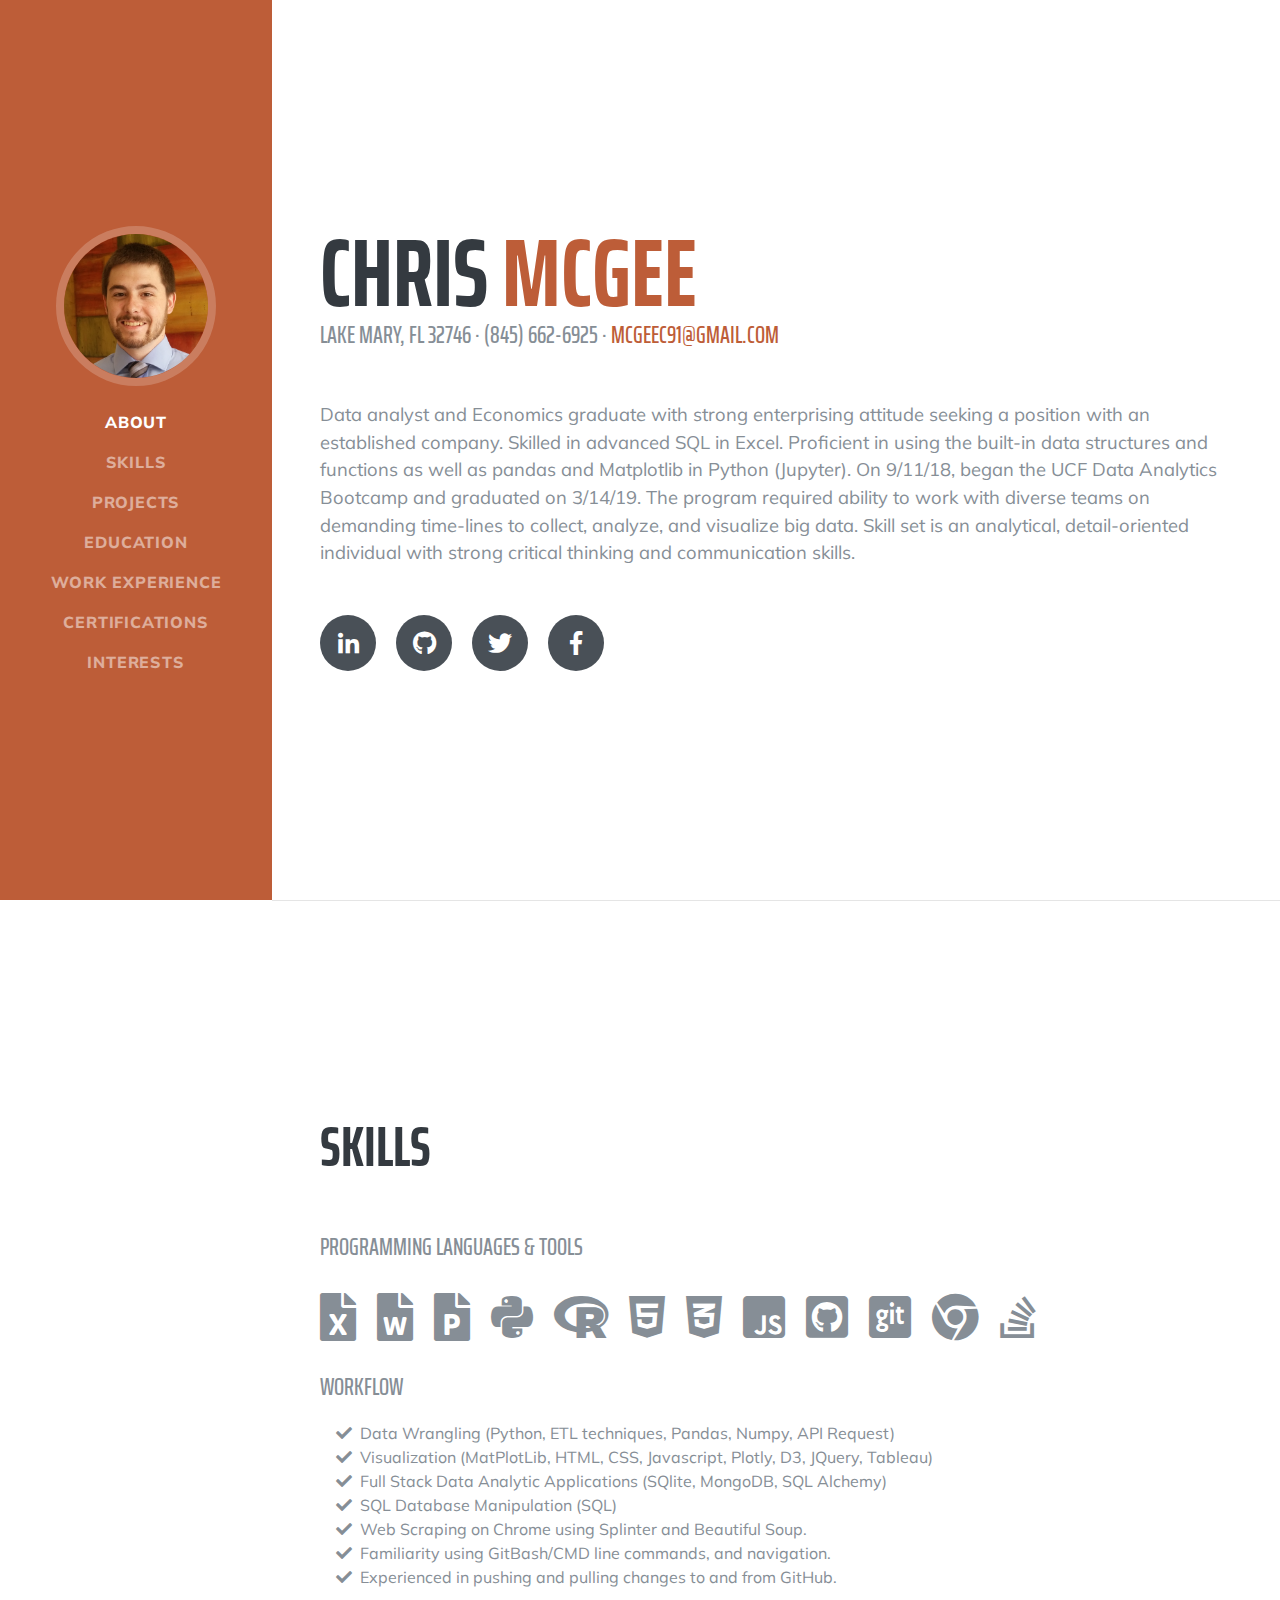
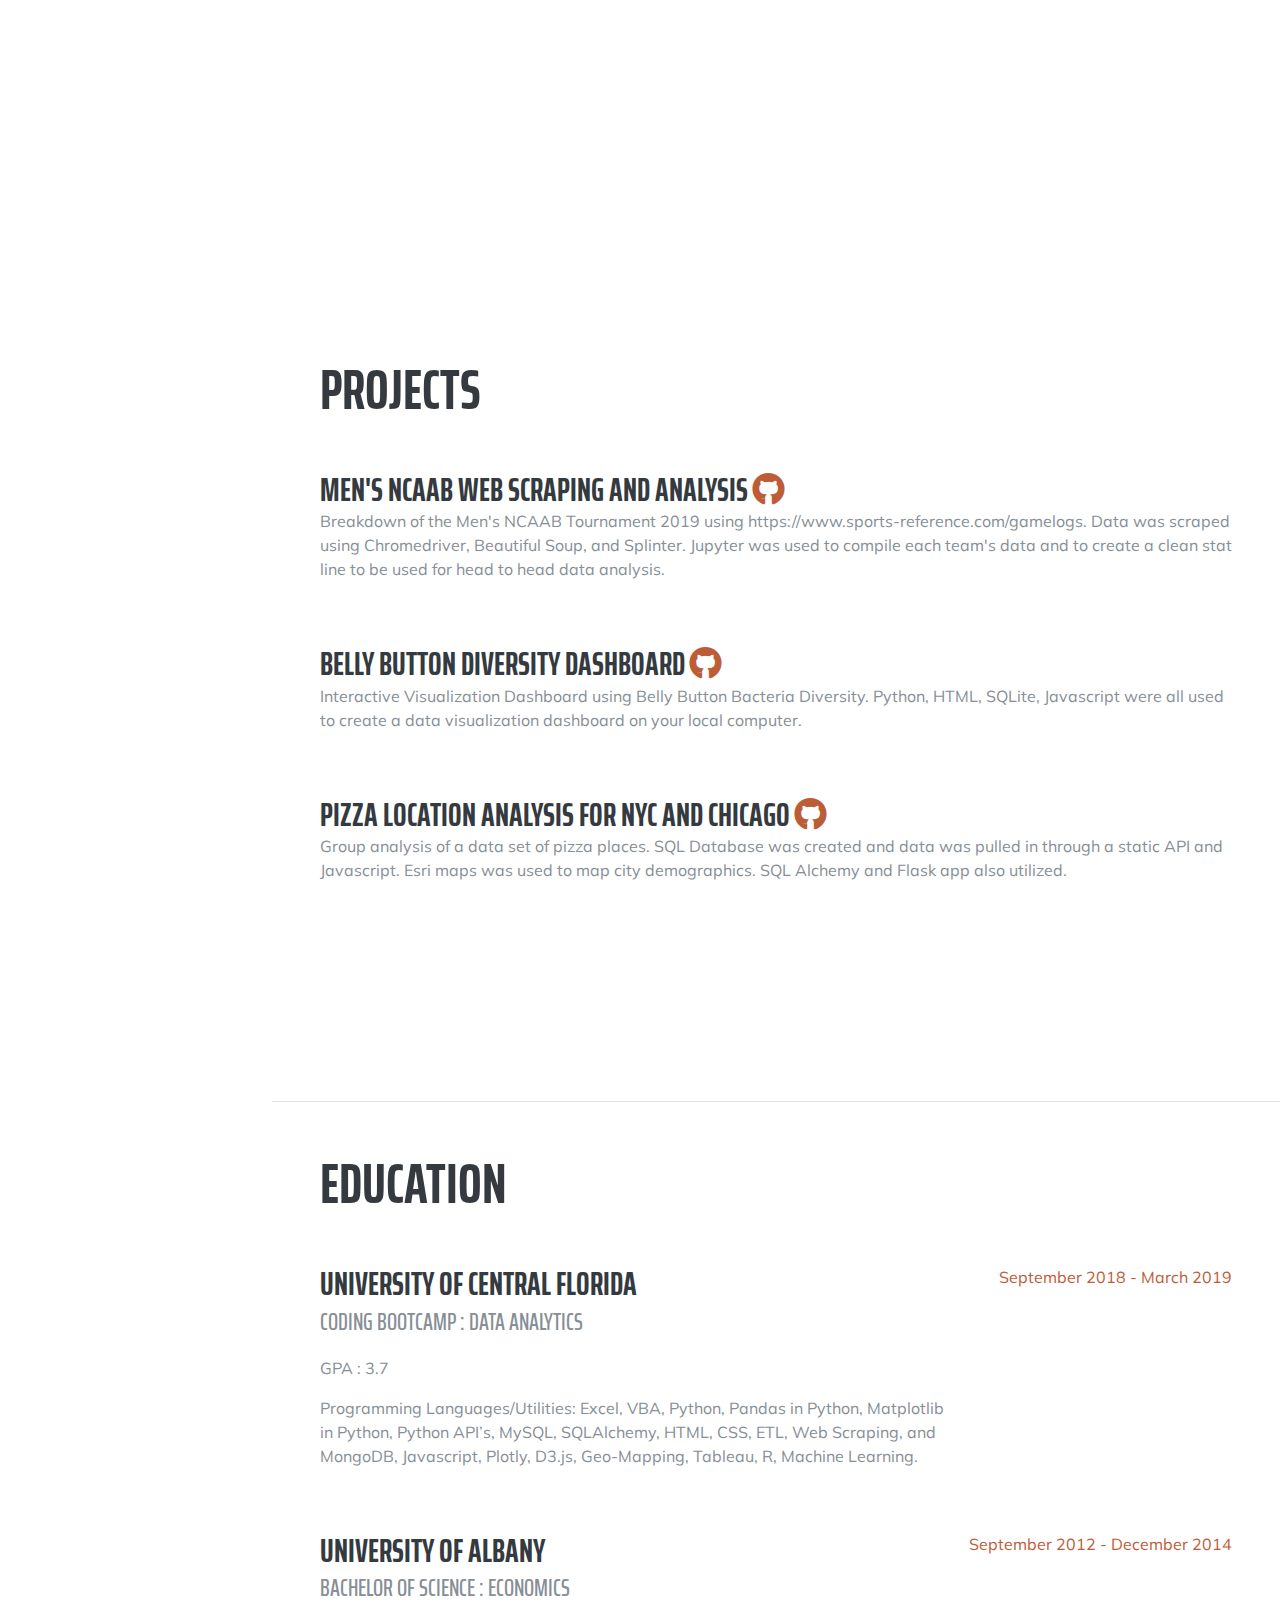
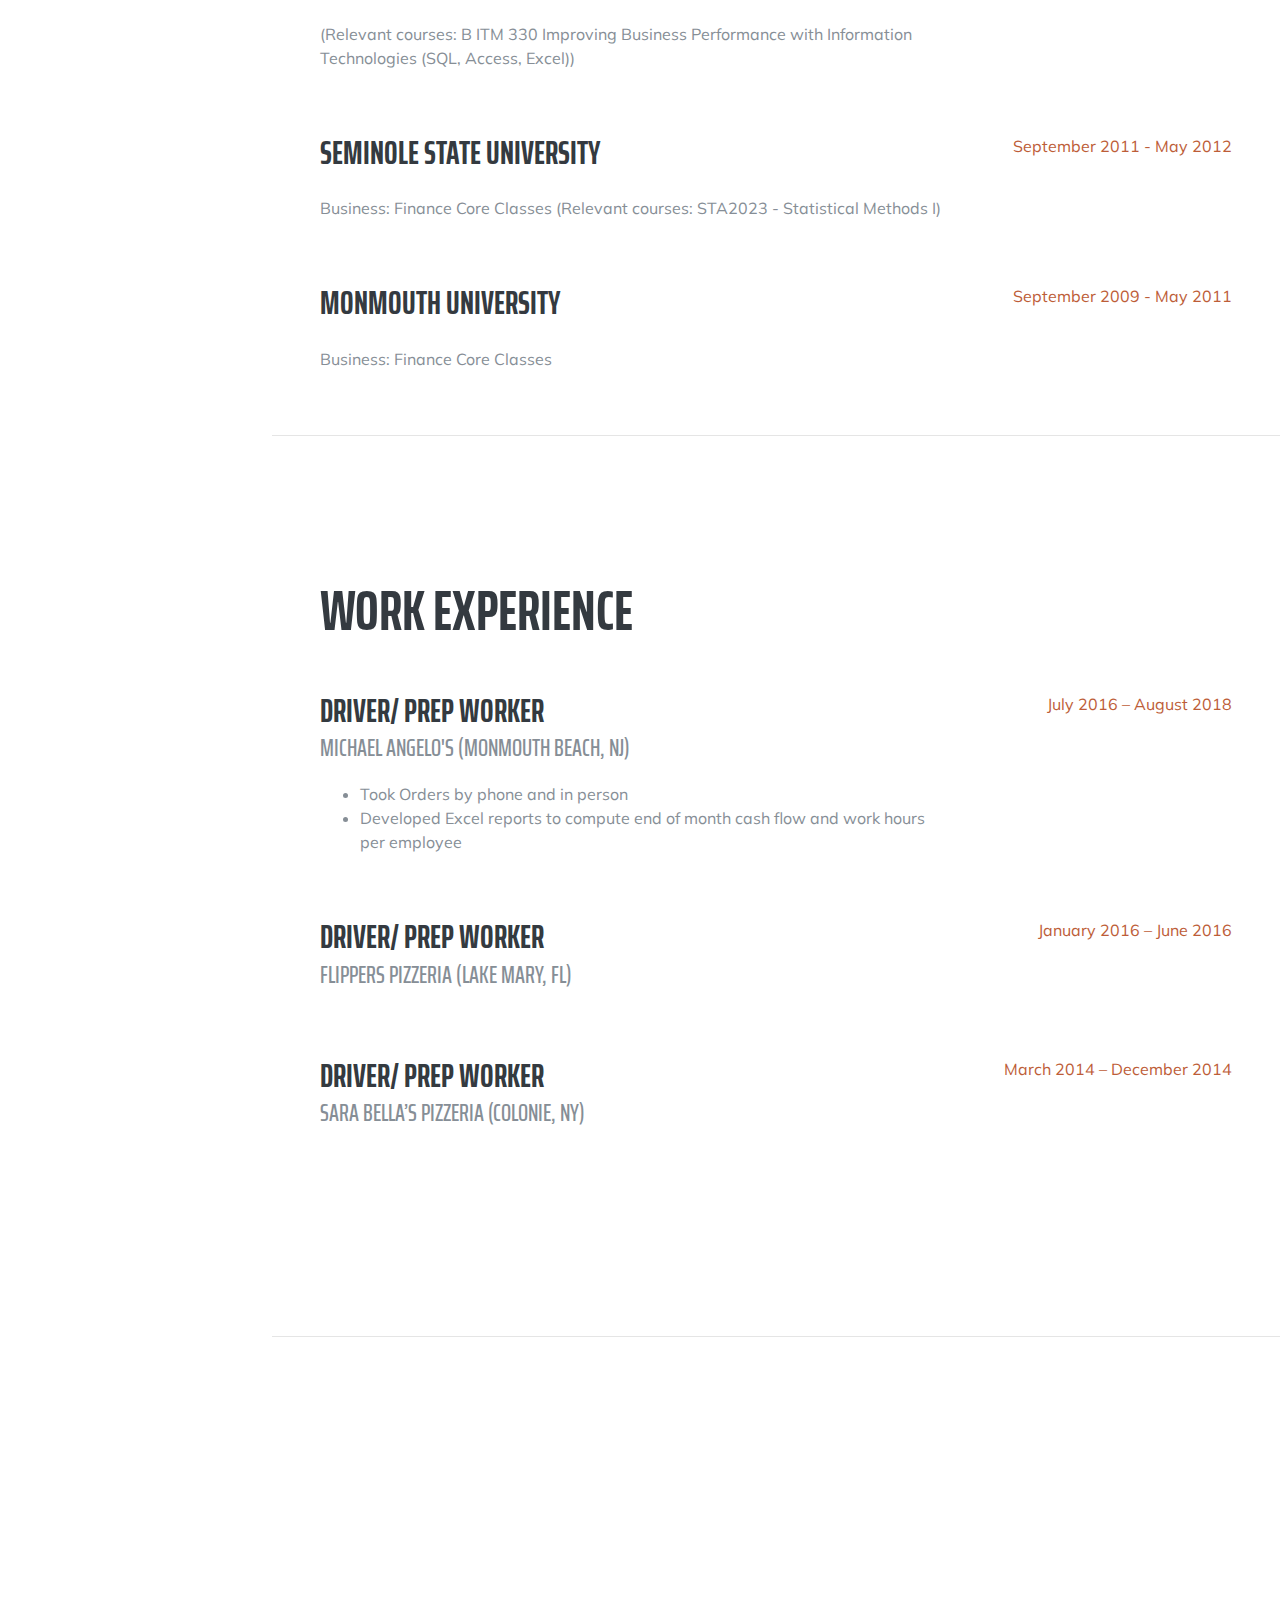
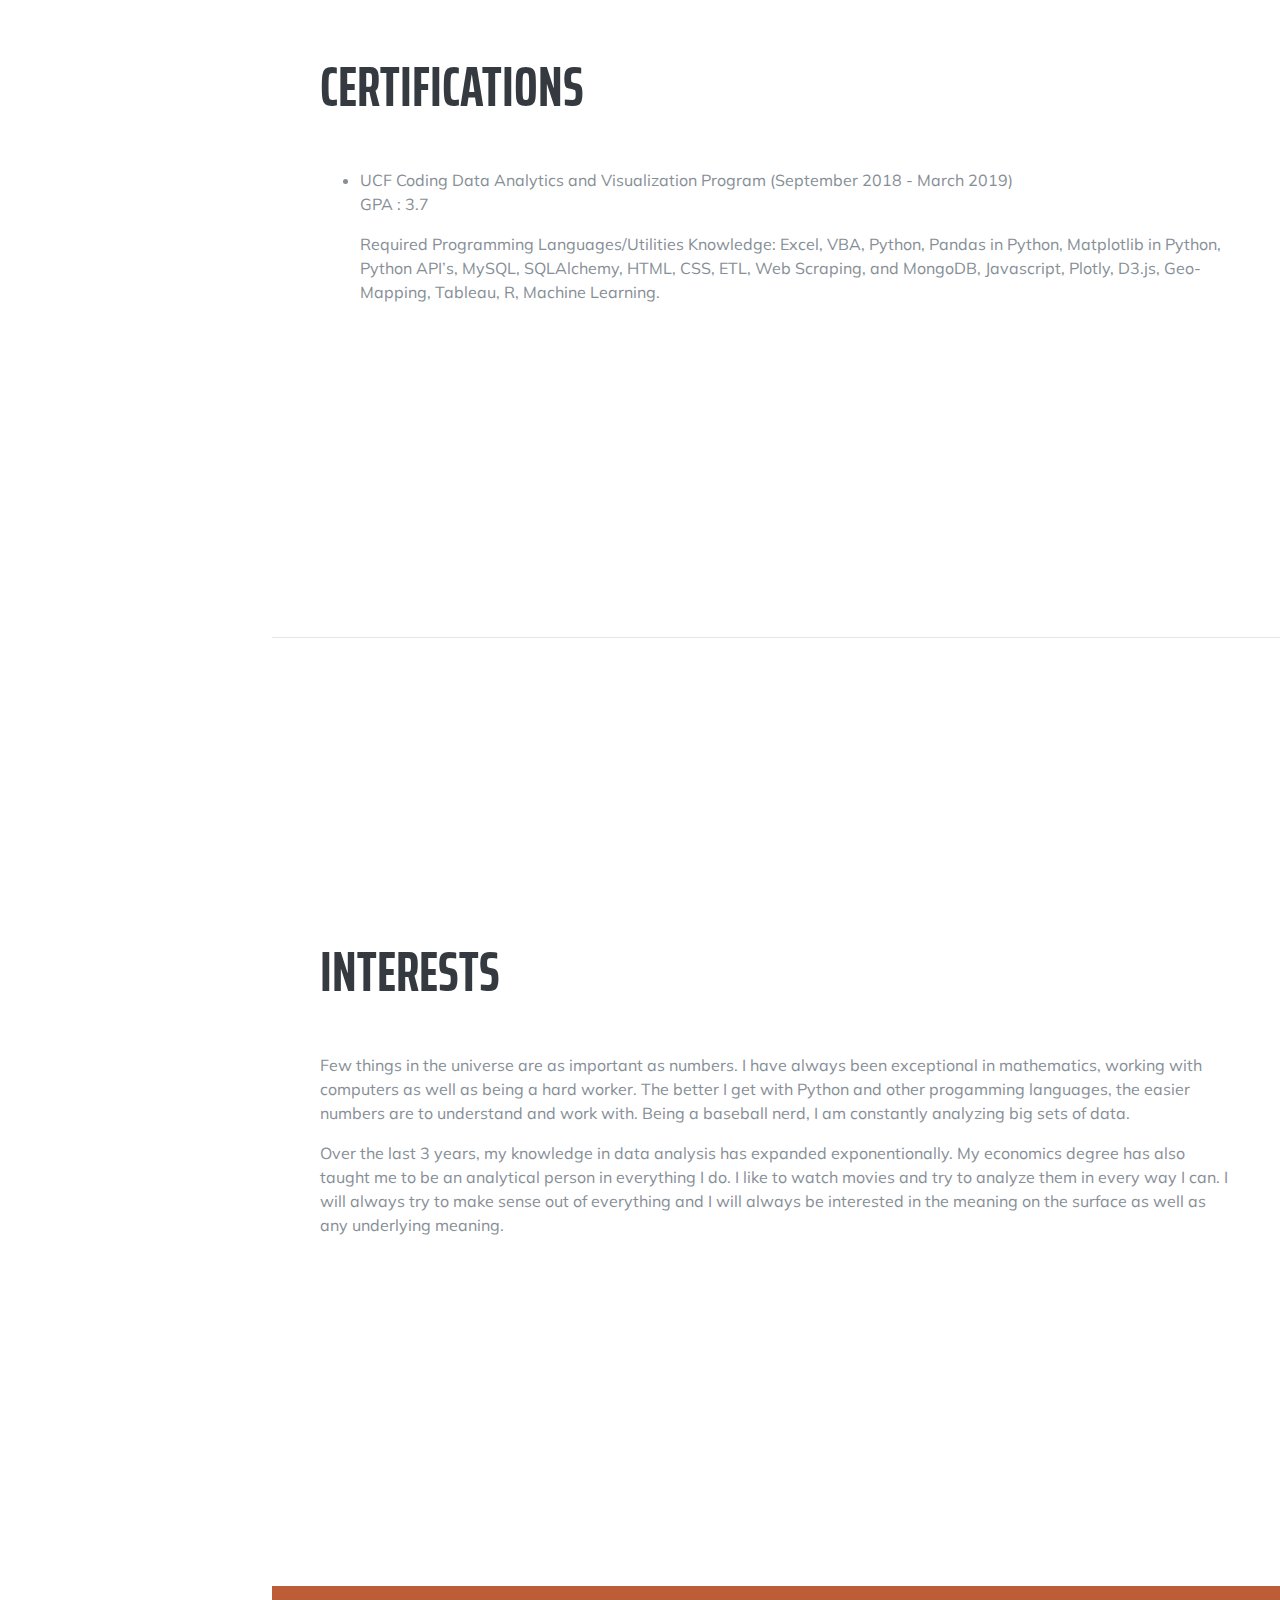
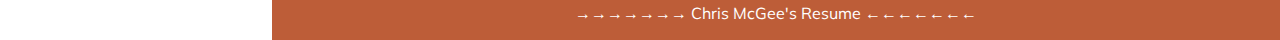
==== resi/index.html @ 443ab14e "update" ====
<!DOCTYPE html>
<html lang="en">

  <head>

    <meta charset="utf-8">
    <meta name="viewport" content="width=device-width, initial-scale=1, shrink-to-fit=no">
    <meta name="description" content="">
    <meta name="author" content="">

    <title>Chris McGee's Resume</title>

    <!-- Bootstrap core CSS -->
    <link href="vendor/bootstrap/css/bootstrap.min.css" rel="stylesheet">

    <!-- Custom fonts for this template -->
    <link href="https://fonts.googleapis.com/css?family=Saira+Extra+Condensed:500,700" rel="stylesheet">
    <link href="https://fonts.googleapis.com/css?family=Muli:400,400i,800,800i" rel="stylesheet">
    <link href="vendor/fontawesome-free/css/all.min.css" rel="stylesheet">

    <!-- Custom styles for this template -->
    <link href="css/resume.min.css" rel="stylesheet">

  </head>

  <body id="page-top">

    <nav class="navbar navbar-expand-lg navbar-dark bg-primary fixed-top" id="sideNav">
      <a class="navbar-brand js-scroll-trigger" href="#page-top">
        <span class="d-block d-lg-none">Chris McGee</span>
        <span class="d-none d-lg-block">
          <img class="img-fluid img-profile rounded-circle mx-auto mb-2" src="img/profile.jpg" alt="my_profile_pic">
        </span>
      </a>
      <button class="navbar-toggler" type="button" data-toggle="collapse" data-target="#navbarSupportedContent" aria-controls="navbarSupportedContent" aria-expanded="false" aria-label="Toggle navigation">
        <span class="navbar-toggler-icon"></span>
      </button>
      <div class="collapse navbar-collapse" id="navbarSupportedContent">
        <ul class="navbar-nav">
          <li class="nav-item">
            <a class="nav-link js-scroll-trigger" href="#about">About</a>
          </li>
          <li class="nav-item">
            <a class="nav-link js-scroll-trigger" href="#skills">Skills</a>
          </li>
          <li class="nav-item">
            <a class="nav-link js-scroll-trigger" href="#projects">Projects</a>
          </li>
          <li class="nav-item">
            <a class="nav-link js-scroll-trigger" href="#education">Education</a>
          </li>
          <li class="nav-item">
            <a class="nav-link js-scroll-trigger" href="#experience">Work Experience</a>
          </li>
          
          <li class="nav-item">
            <a class="nav-link js-scroll-trigger" href="#awards">Certifications</a>
          </li>
          <li class="nav-item">
            <a class="nav-link js-scroll-trigger" href="#interests">Interests</a>
          </li>
        </ul>
      </div>
    </nav>

    <div class="container-fluid p-0">

      <section class="resume-section p-3 p-lg-5 d-flex d-column" id="about">
        <div class="my-auto">
          <h1 class="mb-0">Chris
            <span class="text-primary">McGee</span>
          </h1>
          <div class="subheading mb-5">Lake Mary, FL 32746 · (845) 662-6925 ·
            <a href="mailto:mcgeec91@gmail.com">mcgeec91@gmail.com</a>
          </div>
          <p class="lead mb-5">Data analyst and Economics graduate with strong enterprising attitude seeking a position with an established company. Skilled in advanced SQL in Excel. Proficient in using the built-in data structures and functions as well as pandas and Matplotlib in Python (Jupyter). On 9/11/18, began the UCF Data Analytics Bootcamp and graduated on 3/14/19. The program required ability to work with diverse teams on demanding time-lines to collect, analyze, and visualize big data.  Skill set is an analytical, detail-oriented individual with strong critical thinking and communication skills.   </p>
          <div class="social-icons">
            <a href="https://www.linkedin.com/in/christopher-mcgee-60702b100/">
              <i class="fab fa-linkedin-in"></i>
            </a>
            <a href="https://github.com/mcgeec91">
              <i class="fab fa-github"></i>
            </a>
            <a href="https://twitter.com/thenamesmcgee">
              <i class="fab fa-twitter"></i>
            </a>
            <a href="https://www.facebook.com/mcgeezerr">
              <i class="fab fa-facebook-f"></i>
            </a>
          </div>
        </div>
      </section>

      <hr class="m-0">

      <section class="resume-section p-3 p-lg-5 d-flex flex-column" id="skills">
        <div class="my-auto">
          <h2 class="mb-5">Skills</h2>

          <div class="subheading mb-3">Programming Languages &amp; Tools</div>
          <ul class="list-inline dev-icons">
            <li class="list-inline-item">
              <i class="fas fa-file-excel"></i>
            </li>
            <li class="list-inline-item">
              <i class="fas fa-file-word"></i>
            </li>
            <li class="list-inline-item">
              <i class="fas fa-file-powerpoint"></i>
            </li>
            <li class="list-inline-item">
              <i class="fab fa-python"></i>
            </li>
            <li class="list-inline-item">
              <i class="fab fa-r-project"></i>
            </li>
            <li class="list-inline-item">
              <i class="fab fa-html5"></i>
            </li>
            <li class="list-inline-item">
              <i class="fab fa-css3-alt"></i>
            </li>
            <li class="list-inline-item">
              <i class="fab fa-js-square"></i>
            </li>
            <li class="list-inline-item">
                <i class="fab fa-github-square"></i>
              </li>
            <li class="list-inline-item">
                <i class="fab fa-git-square"></i>
              </li>
              <li class="list-inline-item">
                <i class="fab fa-chrome"></i>
              </li>
              <li class="list-inline-item">
                <i class="fab fa-stack-overflow"></i>
              </li>
          </ul>

          <div class="subheading mb-3">Workflow</div>
          <ul class="fa-ul mb-0">
            <li>
              <i class="fa-li fa fa-check"></i>
              Data Wrangling (Python, ETL techniques, Pandas, Numpy, API Request)</li>
              <li>
                  <i class="fa-li fa fa-check"></i>
                  Visualization (MatPlotLib, HTML, CSS, Javascript, Plotly, D3, JQuery, Tableau)</li>
                  <li>
                      <i class="fa-li fa fa-check"></i>
                      Full Stack Data Analytic Applications (SQlite, MongoDB, SQL Alchemy)</li>
            <li>
              <i class="fa-li fa fa-check"></i>
              SQL Database Manipulation (SQL)</li>
                
                        <li>
                      <i class="fa-li fa fa-check"></i>
              Web Scraping on Chrome using Splinter and Beautiful Soup.</li>
              <li>
                  <i class="fa-li fa fa-check"></i>
                  Familiarity using GitBash/CMD line commands, and navigation.</li>
                <li>
                        <i class="fa-li fa fa-check"></i>
                        Experienced in pushing and pulling changes to and from GitHub.</li>
              
          </ul>
        </div>
      </section>

      <section class="resume-section p-3 p-lg-5 d-flex flex-column" id="projects">
        <div class="my-auto">
          <h2 class="mb-5">Projects</h2>
          <div class="resume-item d-flex flex-column flex-md-row mb-5">
            <div class="resume-content mr-auto">
                <h3 class="mb-0">Men's NCAAB Web Scraping and Analysis<a href="https://github.com/mcgeec91/college-basketball">
                  <i class="fab fa-github"></i>
              </a></h3>
              
              <p>Breakdown of the Men's NCAAB Tournament 2019 using https://www.sports-reference.com/gamelogs. Data was scraped using Chromedriver, Beautiful Soup, and Splinter. Jupyter was used to compile each team's data and to create a clean stat line to be used for head to head data analysis. </p>
            </div>
          </div>

          <div class="resume-item d-flex flex-column flex-md-row mb-5">
              <div class="resume-content mr-auto">
                  <h3 class="mb-0">Belly Button Diversity Dashboard<a href="https://github.com/mcgeec91/15-Interactive-Visualizations-and-Dashboards">
                    <i class="fab fa-github"></i></a></h3>
                
                <p>Interactive Visualization Dashboard using Belly Button Bacteria Diversity. Python, HTML, SQLite, Javascript were all used to create a data visualization dashboard on your local computer. </p>
              </div>
            </div>

            <div class="resume-item d-flex flex-column flex-md-row mb-5">
                <div class="resume-content mr-auto">
                    <h3 class="mb-0">Pizza Location Analysis for NYC and Chicago<a href="https://github.com/mcgeec91/Project-2">
                      <i class="fab fa-github"></i></a></h3>
                  
<p>Group analysis of a data set of pizza places. SQL Database was created and data was pulled in through a static API and Javascript. Esri maps was used to map city demographics. SQL Alchemy and Flask app also utilized.
  </p>               </div>
              </div>

              
        </div>

          
      </section>


      <hr class="m-0">

      <section class="resume-section p-3 p-lg-5 d-flex flex-column" id="education">
        <div class="my-auto">
          <h2 class="mb-5">Education</h2>

          <div class="resume-item d-flex flex-column flex-md-row mb-5">
            <div class="resume-content mr-auto">
              <h3 class="mb-0">University of Central Florida</h3>
              <div class="subheading mb-3">Coding Bootcamp : Data Analytics</div>
              <p>GPA : 3.7</p>
              <p>Programming Languages/Utilities: Excel, VBA, Python, Pandas in Python, Matplotlib in Python, Python API’s, MySQL, SQLAlchemy, HTML, CSS, ETL, Web Scraping, and MongoDB, Javascript, Plotly, D3.js, Geo-Mapping, Tableau, R, Machine Learning.</p>
            </div>
            <div class="resume-date text-md-right">
              <span class="text-primary">September 2018 - March 2019</span>
            </div>
          </div>

          <div class="resume-item d-flex flex-column flex-md-row mb-5">
            <div class="resume-content mr-auto">
              <h3 class="mb-0">University of Albany</h3>
              <div class="subheading mb-3">Bachelor of Science : Economics</div>
              <p>(Relevant courses: B ITM 330 Improving Business Performance with Information Technologies (SQL, Access, Excel))</p>
            </div>
            <div class="resume-date text-md-right">
              <span class="text-primary">September 2012 - December 2014</span>
            </div>
          </div>

          <div class="resume-item d-flex flex-column flex-md-row mb-5">
            <div class="resume-content mr-auto">
              <h3 class="mb-0">Seminole State University</h3>
              <br>
              <p>Business: Finance Core Classes (Relevant courses: STA2023 - Statistical Methods I)</p>
            </div>
            <div class="resume-date text-md-right">
              <span class="text-primary">September 2011 - May 2012</span>
            </div>
          </div>

          <div class="resume-item d-flex flex-column flex-md-row">
            <div class="resume-content mr-auto">
              <h3 class="mb-0">Monmouth University</h3>
              <br>
              <p>Business: Finance Core Classes </p>
            </div>
            <div class="resume-date text-md-right">
              <span class="text-primary">September 2009 - May 2011</span>
            </div>
          </div>

        </div>
      </section>



      <hr class="m-0">

      <section class="resume-section p-3 p-lg-5 d-flex flex-column" id="experience">
        <div class="my-auto">
          <h2 class="mb-5">Work Experience</h2>

          <div class="resume-item d-flex flex-column flex-md-row mb-5">
            <div class="resume-content mr-auto">
              <h3 class="mb-0">Driver/ Prep Worker</h3>
              <div class="subheading mb-3">Michael Angelo's (Monmouth Beach, NJ)</div>
              <ul>
                <li>Took Orders by phone and in person</li>
                  <li>Developed Excel reports to compute end of month cash flow and work hours per employee</li>
              </ul>
            </div>
            <div class="resume-date text-md-right">
              <span class="text-primary">July 2016 – August 2018</span>
            </div>
          </div>

          <div class="resume-item d-flex flex-column flex-md-row mb-5">
            <div class="resume-content mr-auto">
              <h3 class="mb-0">Driver/ Prep Worker</h3>
              <div class="subheading mb-3">Flippers Pizzeria (Lake Mary, FL)</div>
                             
            </div>
            <div class="resume-date text-md-right">
              <span class="text-primary">January 2016 – June 2016</span>
            </div>
          </div>

          <div class="resume-item d-flex flex-column flex-md-row mb-5">
            <div class="resume-content mr-auto">
              <h3 class="mb-0">Driver/ Prep Worker</h3>
              <div class="subheading mb-3">Sara Bella’s Pizzeria (Colonie, NY)</div>
              
            </div>
            <div class="resume-date text-md-right">
              <span class="text-primary">March 2014 – December 2014</span>
            </div>
          </div>

          

      </section>

    

      <hr class="m-0">

      <section class="resume-section p-3 p-lg-5 d-flex flex-column" id="awards">
        <div class="my-auto">
          <h2 class="mb-5">Certifications</h2>
          <ul>
            <li>UCF Coding Data Analytics and Visualization Program (September 2018 - March 2019)</li>
            <p>GPA : 3.7</p>
            <p>Required Programming Languages/Utilities Knowledge: Excel, VBA, Python, Pandas in Python, Matplotlib in Python, Python API’s, MySQL, SQLAlchemy, HTML, CSS, ETL, Web Scraping, and MongoDB, Javascript, Plotly, D3.js, Geo-Mapping, Tableau, R, Machine Learning.</p>

          </ul>
        </div>
      </section>

      <hr class="m-0">

      <section class="resume-section p-3 p-lg-5 d-flex flex-column" id="interests">
        <div class="my-auto">
          <h2 class="mb-5">Interests</h2>
          <p>Few things in the universe are as important as numbers. I have always been exceptional in mathematics, working with computers as well as being a hard worker.  The better I get with Python and other progamming languages, the easier numbers are to understand and work with. Being a baseball nerd, I am constantly analyzing big sets of data. </p>
          <p class="mb-0">Over the last 3 years, my knowledge in data analysis has expanded exponentionally.  My economics degree has also taught me to be an analytical person in everything I do. I like to watch movies and try to analyze them in every way I can. I will always try to make sense out of everything and I will always be interested in the meaning on the surface as well as any underlying meaning.
          </p>
        </div>
      </section>

    </div>

    <!-- Bootstrap core JavaScript -->
    <script src="vendor/jquery/jquery.min.js"></script>
    <script src="vendor/bootstrap/js/bootstrap.bundle.min.js"></script>

    <!-- Plugin JavaScript -->
    <script src="vendor/jquery-easing/jquery.easing.min.js"></script>

    <!-- Custom scripts for this template -->
    <script src="js/resume.min.js"></script>


    <br><br>
    <footer>

      <p1>→→→→→→→ Chris McGee's Resume ←←←←←←←
         </p1>      
    </footer>
  </body>

</html>
---- resi/vendor/fontawesome-free/css/all.min.css ----
/*!
 * Font Awesome Free 5.3.1 by @fontawesome - https://fontawesome.com
 * License - https://fontawesome.com/license/free (Icons: CC BY 4.0, Fonts: SIL OFL 1.1, Code: MIT License)
 */
.fa,.fab,.fal,.far,.fas{-moz-osx-font-smoothing:grayscale;-webkit-font-smoothing:antialiased;display:inline-block;font-style:normal;font-variant:normal;text-rendering:auto;line-height:1}.fa-lg{font-size:1.33333em;line-height:.75em;vertical-align:-.0667em}.fa-xs{font-size:.75em}.fa-sm{font-size:.875em}.fa-1x{font-size:1em}.fa-2x{font-size:2em}.fa-3x{font-size:3em}.fa-4x{font-size:4em}.fa-5x{font-size:5em}.fa-6x{font-size:6em}.fa-7x{font-size:7em}.fa-8x{font-size:8em}.fa-9x{font-size:9em}.fa-10x{font-size:10em}.fa-fw{text-align:center;width:1.25em}.fa-ul{list-style-type:none;margin-left:2.5em;padding-left:0}.fa-ul>li{position:relative}.fa-li{left:-2em;position:absolute;text-align:center;width:2em;line-height:inherit}.fa-border{border:.08em solid #eee;border-radius:.1em;padding:.2em .25em .15em}.fa-pull-left{float:left}.fa-pull-right{float:right}.fa.fa-pull-left,.fab.fa-pull-left,.fal.fa-pull-left,.far.fa-pull-left,.fas.fa-pull-left{margin-right:.3em}.fa.fa-pull-right,.fab.fa-pull-right,.fal.fa-pull-right,.far.fa-pull-right,.fas.fa-pull-right{margin-left:.3em}.fa-spin{animation:fa-spin 2s infinite linear}.fa-pulse{animation:fa-spin 1s infinite steps(8)}@keyframes fa-spin{0%{transform:rotate(0deg)}to{transform:rotate(1turn)}}.fa-rotate-90{-ms-filter:"progid:DXImageTransform.Microsoft.BasicImage(rotation=1)";transform:rotate(90deg)}.fa-rotate-180{-ms-filter:"progid:DXImageTransform.Microsoft.BasicImage(rotation=2)";transform:rotate(180deg)}.fa-rotate-270{-ms-filter:"progid:DXImageTransform.Microsoft.BasicImage(rotation=3)";transform:rotate(270deg)}.fa-flip-horizontal{-ms-filter:"progid:DXImageTransform.Microsoft.BasicImage(rotation=0, mirror=1)";transform:scaleX(-1)}.fa-flip-vertical{transform:scaleY(-1)}.fa-flip-horizontal.fa-flip-vertical,.fa-flip-vertical{-ms-filter:"progid:DXImageTransform.Microsoft.BasicImage(rotation=2, mirror=1)"}.fa-flip-horizontal.fa-flip-vertical{transform:scale(-1)}:root .fa-flip-horizontal,:root .fa-flip-vertical,:root .fa-rotate-90,:root .fa-rotate-180,:root .fa-rotate-270{-webkit-filter:none;filter:none}.fa-stack{display:inline-block;height:2em;line-height:2em;position:relative;vertical-align:middle;width:2em}.fa-stack-1x,.fa-stack-2x{left:0;position:absolute;text-align:center;width:100%}.fa-stack-1x{line-height:inherit}.fa-stack-2x{font-size:2em}.fa-inverse{color:#fff}.fa-500px:before{content:"\f26e"}.fa-accessible-icon:before{content:"\f368"}.fa-accusoft:before{content:"\f369"}.fa-ad:before{content:"\f641"}.fa-address-book:before{content:"\f2b9"}.fa-address-card:before{content:"\f2bb"}.fa-adjust:before{content:"\f042"}.fa-adn:before{content:"\f170"}.fa-adversal:before{content:"\f36a"}.fa-affiliatetheme:before{content:"\f36b"}.fa-air-freshener:before{content:"\f5d0"}.fa-algolia:before{content:"\f36c"}.fa-align-center:before{content:"\f037"}.fa-align-justify:before{content:"\f039"}.fa-align-left:before{content:"\f036"}.fa-align-right:before{content:"\f038"}.fa-alipay:before{content:"\f642"}.fa-allergies:before{content:"\f461"}.fa-amazon:before{content:"\f270"}.fa-amazon-pay:before{content:"\f42c"}.fa-ambulance:before{content:"\f0f9"}.fa-american-sign-language-interpreting:before{content:"\f2a3"}.fa-amilia:before{content:"\f36d"}.fa-anchor:before{content:"\f13d"}.fa-android:before{content:"\f17b"}.fa-angellist:before{content:"\f209"}.fa-angle-double-down:before{content:"\f103"}.fa-angle-double-left:before{content:"\f100"}.fa-angle-double-right:before{content:"\f101"}.fa-angle-double-up:before{content:"\f102"}.fa-angle-down:before{content:"\f107"}.fa-angle-left:before{content:"\f104"}.fa-angle-right:before{content:"\f105"}.fa-angle-up:before{content:"\f106"}.fa-angry:before{content:"\f556"}.fa-angrycreative:before{content:"\f36e"}.fa-angular:before{content:"\f420"}.fa-ankh:before{content:"\f644"}.fa-app-store:before{content:"\f36f"}.fa-app-store-ios:before{content:"\f370"}.fa-apper:before{content:"\f371"}.fa-apple:before{content:"\f179"}.fa-apple-alt:before{content:"\f5d1"}.fa-apple-pay:before{content:"\f415"}.fa-archive:before{content:"\f187"}.fa-archway:before{content:"\f557"}.fa-arrow-alt-circle-down:before{content:"\f358"}.fa-arrow-alt-circle-left:before{content:"\f359"}.fa-arrow-alt-circle-right:before{content:"\f35a"}.fa-arrow-alt-circle-up:before{content:"\f35b"}.fa-arrow-circle-down:before{content:"\f0ab"}.fa-arrow-circle-left:before{content:"\f0a8"}.fa-arrow-circle-right:before{content:"\f0a9"}.fa-arrow-circle-up:before{content:"\f0aa"}.fa-arrow-down:before{content:"\f063"}.fa-arrow-left:before{content:"\f060"}.fa-arrow-right:before{content:"\f061"}.fa-arrow-up:before{content:"\f062"}.fa-arrows-alt:before{content:"\f0b2"}.fa-arrows-alt-h:before{content:"\f337"}.fa-arrows-alt-v:before{content:"\f338"}.fa-assistive-listening-systems:before{content:"\f2a2"}.fa-asterisk:before{content:"\f069"}.fa-asymmetrik:before{content:"\f372"}.fa-at:before{content:"\f1fa"}.fa-atlas:before{content:"\f558"}.fa-atom:before{content:"\f5d2"}.fa-audible:before{content:"\f373"}.fa-audio-description:before{content:"\f29e"}.fa-autoprefixer:before{content:"\f41c"}.fa-avianex:before{content:"\f374"}.fa-aviato:before{content:"\f421"}.fa-award:before{content:"\f559"}.fa-aws:before{content:"\f375"}.fa-backspace:before{content:"\f55a"}.fa-backward:before{content:"\f04a"}.fa-balance-scale:before{content:"\f24e"}.fa-ban:before{content:"\f05e"}.fa-band-aid:before{content:"\f462"}.fa-bandcamp:before{content:"\f2d5"}.fa-barcode:before{content:"\f02a"}.fa-bars:before{content:"\f0c9"}.fa-baseball-ball:before{content:"\f433"}.fa-basketball-ball:before{content:"\f434"}.fa-bath:before{content:"\f2cd"}.fa-battery-empty:before{content:"\f244"}.fa-battery-full:before{content:"\f240"}.fa-battery-half:before{content:"\f242"}.fa-battery-quarter:before{content:"\f243"}.fa-battery-three-quarters:before{content:"\f241"}.fa-bed:before{content:"\f236"}.fa-beer:before{content:"\f0fc"}.fa-behance:before{content:"\f1b4"}.fa-behance-square:before{content:"\f1b5"}.fa-bell:before{content:"\f0f3"}.fa-bell-slash:before{content:"\f1f6"}.fa-bezier-curve:before{content:"\f55b"}.fa-bible:before{content:"\f647"}.fa-bicycle:before{content:"\f206"}.fa-bimobject:before{content:"\f378"}.fa-binoculars:before{content:"\f1e5"}.fa-birthday-cake:before{content:"\f1fd"}.fa-bitbucket:before{content:"\f171"}.fa-bitcoin:before{content:"\f379"}.fa-bity:before{content:"\f37a"}.fa-black-tie:before{content:"\f27e"}.fa-blackberry:before{content:"\f37b"}.fa-blender:before{content:"\f517"}.fa-blind:before{content:"\f29d"}.fa-blogger:before{content:"\f37c"}.fa-blogger-b:before{content:"\f37d"}.fa-bluetooth:before{content:"\f293"}.fa-bluetooth-b:before{content:"\f294"}.fa-bold:before{content:"\f032"}.fa-bolt:before{content:"\f0e7"}.fa-bomb:before{content:"\f1e2"}.fa-bone:before{content:"\f5d7"}.fa-bong:before{content:"\f55c"}.fa-book:before{content:"\f02d"}.fa-book-open:before{content:"\f518"}.fa-book-reader:before{content:"\f5da"}.fa-bookmark:before{content:"\f02e"}.fa-bowling-ball:before{content:"\f436"}.fa-box:before{content:"\f466"}.fa-box-open:before{content:"\f49e"}.fa-boxes:before{content:"\f468"}.fa-braille:before{content:"\f2a1"}.fa-brain:before{content:"\f5dc"}.fa-briefcase:before{content:"\f0b1"}.fa-briefcase-medical:before{content:"\f469"}.fa-broadcast-tower:before{content:"\f519"}.fa-broom:before{content:"\f51a"}.fa-brush:before{content:"\f55d"}.fa-btc:before{content:"\f15a"}.fa-bug:before{content:"\f188"}.fa-building:before{content:"\f1ad"}.fa-bullhorn:before{content:"\f0a1"}.fa-bullseye:before{content:"\f140"}.fa-burn:before{content:"\f46a"}.fa-buromobelexperte:before{content:"\f37f"}.fa-bus:before{content:"\f207"}.fa-bus-alt:before{content:"\f55e"}.fa-business-time:before{content:"\f64a"}.fa-buysellads:before{content:"\f20d"}.fa-calculator:before{content:"\f1ec"}.fa-calendar:before{content:"\f133"}.fa-calendar-alt:before{content:"\f073"}.fa-calendar-check:before{content:"\f274"}.fa-calendar-minus:before{content:"\f272"}.fa-calendar-plus:before{content:"\f271"}.fa-calendar-times:before{content:"\f273"}.fa-camera:before{content:"\f030"}.fa-camera-retro:before{content:"\f083"}.fa-cannabis:before{content:"\f55f"}.fa-capsules:before{content:"\f46b"}.fa-car:before{content:"\f1b9"}.fa-car-alt:before{content:"\f5de"}.fa-car-battery:before{content:"\f5df"}.fa-car-crash:before{content:"\f5e1"}.fa-car-side:before{content:"\f5e4"}.fa-caret-down:before{content:"\f0d7"}.fa-caret-left:before{content:"\f0d9"}.fa-caret-right:before{content:"\f0da"}.fa-caret-square-down:before{content:"\f150"}.fa-caret-square-left:before{content:"\f191"}.fa-caret-square-right:before{content:"\f152"}.fa-caret-square-up:before{content:"\f151"}.fa-caret-up:before{content:"\f0d8"}.fa-cart-arrow-down:before{content:"\f218"}.fa-cart-plus:before{content:"\f217"}.fa-cc-amazon-pay:before{content:"\f42d"}.fa-cc-amex:before{content:"\f1f3"}.fa-cc-apple-pay:before{content:"\f416"}.fa-cc-diners-club:before{content:"\f24c"}.fa-cc-discover:before{content:"\f1f2"}.fa-cc-jcb:before{content:"\f24b"}.fa-cc-mastercard:before{content:"\f1f1"}.fa-cc-paypal:before{content:"\f1f4"}.fa-cc-stripe:before{content:"\f1f5"}.fa-cc-visa:before{content:"\f1f0"}.fa-centercode:before{content:"\f380"}.fa-certificate:before{content:"\f0a3"}.fa-chalkboard:before{content:"\f51b"}.fa-chalkboard-teacher:before{content:"\f51c"}.fa-charging-station:before{content:"\f5e7"}.fa-chart-area:before{content:"\f1fe"}.fa-chart-bar:before{content:"\f080"}.fa-chart-line:before{content:"\f201"}.fa-chart-pie:before{content:"\f200"}.fa-check:before{content:"\f00c"}.fa-check-circle:before{content:"\f058"}.fa-check-double:before{content:"\f560"}.fa-check-square:before{content:"\f14a"}.fa-chess:before{content:"\f439"}.fa-chess-bishop:before{content:"\f43a"}.fa-chess-board:before{content:"\f43c"}.fa-chess-king:before{content:"\f43f"}.fa-chess-knight:before{content:"\f441"}.fa-chess-pawn:before{content:"\f443"}.fa-chess-queen:before{content:"\f445"}.fa-chess-rook:before{content:"\f447"}.fa-chevron-circle-down:before{content:"\f13a"}.fa-chevron-circle-left:before{content:"\f137"}.fa-chevron-circle-right:before{content:"\f138"}.fa-chevron-circle-up:before{content:"\f139"}.fa-chevron-down:before{content:"\f078"}.fa-chevron-left:before{content:"\f053"}.fa-chevron-right:before{content:"\f054"}.fa-chevron-up:before{content:"\f077"}.fa-child:before{content:"\f1ae"}.fa-chrome:before{content:"\f268"}.fa-church:before{content:"\f51d"}.fa-circle:before{content:"\f111"}.fa-circle-notch:before{content:"\f1ce"}.fa-city:before{content:"\f64f"}.fa-clipboard:before{content:"\f328"}.fa-clipboard-check:before{content:"\f46c"}.fa-clipboard-list:before{content:"\f46d"}.fa-clock:before{content:"\f017"}.fa-clone:before{content:"\f24d"}.fa-closed-captioning:before{content:"\f20a"}.fa-cloud:before{content:"\f0c2"}.fa-cloud-download-alt:before{content:"\f381"}.fa-cloud-upload-alt:before{content:"\f382"}.fa-cloudscale:before{content:"\f383"}.fa-cloudsmith:before{content:"\f384"}.fa-cloudversify:before{content:"\f385"}.fa-cocktail:before{content:"\f561"}.fa-code:before{content:"\f121"}.fa-code-branch:before{content:"\f126"}.fa-codepen:before{content:"\f1cb"}.fa-codiepie:before{content:"\f284"}.fa-coffee:before{content:"\f0f4"}.fa-cog:before{content:"\f013"}.fa-cogs:before{content:"\f085"}.fa-coins:before{content:"\f51e"}.fa-columns:before{content:"\f0db"}.fa-comment:before{content:"\f075"}.fa-comment-alt:before{content:"\f27a"}.fa-comment-dollar:before{content:"\f651"}.fa-comment-dots:before{content:"\f4ad"}.fa-comment-slash:before{content:"\f4b3"}.fa-comments:before{content:"\f086"}.fa-comments-dollar:before{content:"\f653"}.fa-compact-disc:before{content:"\f51f"}.fa-compass:before{content:"\f14e"}.fa-compress:before{content:"\f066"}.fa-concierge-bell:before{content:"\f562"}.fa-connectdevelop:before{content:"\f20e"}.fa-contao:before{content:"\f26d"}.fa-cookie:before{content:"\f563"}.fa-cookie-bite:before{content:"\f564"}.fa-copy:before{content:"\f0c5"}.fa-copyright:before{content:"\f1f9"}.fa-couch:before{content:"\f4b8"}.fa-cpanel:before{content:"\f388"}.fa-creative-commons:before{content:"\f25e"}.fa-creative-commons-by:before{content:"\f4e7"}.fa-creative-commons-nc:before{content:"\f4e8"}.fa-creative-commons-nc-eu:before{content:"\f4e9"}.fa-creative-commons-nc-jp:before{content:"\f4ea"}.fa-creative-commons-nd:before{content:"\f4eb"}.fa-creative-commons-pd:before{content:"\f4ec"}.fa-creative-commons-pd-alt:before{content:"\f4ed"}.fa-creative-commons-remix:before{content:"\f4ee"}.fa-creative-commons-sa:before{content:"\f4ef"}.fa-creative-commons-sampling:before{content:"\f4f0"}.fa-creative-commons-sampling-plus:before{content:"\f4f1"}.fa-creative-commons-share:before{content:"\f4f2"}.fa-credit-card:before{content:"\f09d"}.fa-crop:before{content:"\f125"}.fa-crop-alt:before{content:"\f565"}.fa-cross:before{content:"\f654"}.fa-crosshairs:before{content:"\f05b"}.fa-crow:before{content:"\f520"}.fa-crown:before{content:"\f521"}.fa-css3:before{content:"\f13c"}.fa-css3-alt:before{content:"\f38b"}.fa-cube:before{content:"\f1b2"}.fa-cubes:before{content:"\f1b3"}.fa-cut:before{content:"\f0c4"}.fa-cuttlefish:before{content:"\f38c"}.fa-d-and-d:before{content:"\f38d"}.fa-dashcube:before{content:"\f210"}.fa-database:before{content:"\f1c0"}.fa-deaf:before{content:"\f2a4"}.fa-delicious:before{content:"\f1a5"}.fa-deploydog:before{content:"\f38e"}.fa-deskpro:before{content:"\f38f"}.fa-desktop:before{content:"\f108"}.fa-deviantart:before{content:"\f1bd"}.fa-dharmachakra:before{content:"\f655"}.fa-diagnoses:before{content:"\f470"}.fa-dice:before{content:"\f522"}.fa-dice-five:before{content:"\f523"}.fa-dice-four:before{content:"\f524"}.fa-dice-one:before{content:"\f525"}.fa-dice-six:before{content:"\f526"}.fa-dice-three:before{content:"\f527"}.fa-dice-two:before{content:"\f528"}.fa-digg:before{content:"\f1a6"}.fa-digital-ocean:before{content:"\f391"}.fa-digital-tachograph:before{content:"\f566"}.fa-directions:before{content:"\f5eb"}.fa-discord:before{content:"\f392"}.fa-discourse:before{content:"\f393"}.fa-divide:before{content:"\f529"}.fa-dizzy:before{content:"\f567"}.fa-dna:before{content:"\f471"}.fa-dochub:before{content:"\f394"}.fa-docker:before{content:"\f395"}.fa-dollar-sign:before{content:"\f155"}.fa-dolly:before{content:"\f472"}.fa-dolly-flatbed:before{content:"\f474"}.fa-donate:before{content:"\f4b9"}.fa-door-closed:before{content:"\f52a"}.fa-door-open:before{content:"\f52b"}.fa-dot-circle:before{content:"\f192"}.fa-dove:before{content:"\f4ba"}.fa-download:before{content:"\f019"}.fa-draft2digital:before{content:"\f396"}.fa-drafting-compass:before{content:"\f568"}.fa-draw-polygon:before{content:"\f5ee"}.fa-dribbble:before{content:"\f17d"}.fa-dribbble-square:before{content:"\f397"}.fa-dropbox:before{content:"\f16b"}.fa-drum:before{content:"\f569"}.fa-drum-steelpan:before{content:"\f56a"}.fa-drupal:before{content:"\f1a9"}.fa-dumbbell:before{content:"\f44b"}.fa-dyalog:before{content:"\f399"}.fa-earlybirds:before{content:"\f39a"}.fa-ebay:before{content:"\f4f4"}.fa-edge:before{content:"\f282"}.fa-edit:before{content:"\f044"}.fa-eject:before{content:"\f052"}.fa-elementor:before{content:"\f430"}.fa-ellipsis-h:before{content:"\f141"}.fa-ellipsis-v:before{content:"\f142"}.fa-ello:before{content:"\f5f1"}.fa-ember:before{content:"\f423"}.fa-empire:before{content:"\f1d1"}.fa-envelope:before{content:"\f0e0"}.fa-envelope-open:before{content:"\f2b6"}.fa-envelope-open-text:before{content:"\f658"}.fa-envelope-square:before{content:"\f199"}.fa-envira:before{content:"\f299"}.fa-equals:before{content:"\f52c"}.fa-eraser:before{content:"\f12d"}.fa-erlang:before{content:"\f39d"}.fa-ethereum:before{content:"\f42e"}.fa-etsy:before{content:"\f2d7"}.fa-euro-sign:before{content:"\f153"}.fa-exchange-alt:before{content:"\f362"}.fa-exclamation:before{content:"\f12a"}.fa-exclamation-circle:before{content:"\f06a"}.fa-exclamation-triangle:before{content:"\f071"}.fa-expand:before{content:"\f065"}.fa-expand-arrows-alt:before{content:"\f31e"}.fa-expeditedssl:before{content:"\f23e"}.fa-external-link-alt:before{content:"\f35d"}.fa-external-link-square-alt:before{content:"\f360"}.fa-eye:before{content:"\f06e"}.fa-eye-dropper:before{content:"\f1fb"}.fa-eye-slash:before{content:"\f070"}.fa-facebook:before{content:"\f09a"}.fa-facebook-f:before{content:"\f39e"}.fa-facebook-messenger:before{content:"\f39f"}.fa-facebook-square:before{content:"\f082"}.fa-fast-backward:before{content:"\f049"}.fa-fast-forward:before{content:"\f050"}.fa-fax:before{content:"\f1ac"}.fa-feather:before{content:"\f52d"}.fa-feather-alt:before{content:"\f56b"}.fa-female:before{content:"\f182"}.fa-fighter-jet:before{content:"\f0fb"}.fa-file:before{content:"\f15b"}.fa-file-alt:before{content:"\f15c"}.fa-file-archive:before{content:"\f1c6"}.fa-file-audio:before{content:"\f1c7"}.fa-file-code:before{content:"\f1c9"}.fa-file-contract:before{content:"\f56c"}.fa-file-download:before{content:"\f56d"}.fa-file-excel:before{content:"\f1c3"}.fa-file-export:before{content:"\f56e"}.fa-file-image:before{content:"\f1c5"}.fa-file-import:before{content:"\f56f"}.fa-file-invoice:before{content:"\f570"}.fa-file-invoice-dollar:before{content:"\f571"}.fa-file-medical:before{content:"\f477"}.fa-file-medical-alt:before{content:"\f478"}.fa-file-pdf:before{content:"\f1c1"}.fa-file-powerpoint:before{content:"\f1c4"}.fa-file-prescription:before{content:"\f572"}.fa-file-signature:before{content:"\f573"}.fa-file-upload:before{content:"\f574"}.fa-file-video:before{content:"\f1c8"}.fa-file-word:before{content:"\f1c2"}.fa-fill:before{content:"\f575"}.fa-fill-drip:before{content:"\f576"}.fa-film:before{content:"\f008"}.fa-filter:before{content:"\f0b0"}.fa-fingerprint:before{content:"\f577"}.fa-fire:before{content:"\f06d"}.fa-fire-extinguisher:before{content:"\f134"}.fa-firefox:before{content:"\f269"}.fa-first-aid:before{content:"\f479"}.fa-first-order:before{content:"\f2b0"}.fa-first-order-alt:before{content:"\f50a"}.fa-firstdraft:before{content:"\f3a1"}.fa-fish:before{content:"\f578"}.fa-flag:before{content:"\f024"}.fa-flag-checkered:before{content:"\f11e"}.fa-flask:before{content:"\f0c3"}.fa-flickr:before{content:"\f16e"}.fa-flipboard:before{content:"\f44d"}.fa-flushed:before{content:"\f579"}.fa-fly:before{content:"\f417"}.fa-folder:before{content:"\f07b"}.fa-folder-minus:before{content:"\f65d"}.fa-folder-open:before{content:"\f07c"}.fa-folder-plus:before{content:"\f65e"}.fa-font:before{content:"\f031"}.fa-font-awesome:before{content:"\f2b4"}.fa-font-awesome-alt:before{content:"\f35c"}.fa-font-awesome-flag:before{content:"\f425"}.fa-font-awesome-logo-full:before{content:"\f4e6"}.fa-fonticons:before{content:"\f280"}.fa-fonticons-fi:before{content:"\f3a2"}.fa-football-ball:before{content:"\f44e"}.fa-fort-awesome:before{content:"\f286"}.fa-fort-awesome-alt:before{content:"\f3a3"}.fa-forumbee:before{content:"\f211"}.fa-forward:before{content:"\f04e"}.fa-foursquare:before{content:"\f180"}.fa-free-code-camp:before{content:"\f2c5"}.fa-freebsd:before{content:"\f3a4"}.fa-frog:before{content:"\f52e"}.fa-frown:before{content:"\f119"}.fa-frown-open:before{content:"\f57a"}.fa-fulcrum:before{content:"\f50b"}.fa-funnel-dollar:before{content:"\f662"}.fa-futbol:before{content:"\f1e3"}.fa-galactic-republic:before{content:"\f50c"}.fa-galactic-senate:before{content:"\f50d"}.fa-gamepad:before{content:"\f11b"}.fa-gas-pump:before{content:"\f52f"}.fa-gavel:before{content:"\f0e3"}.fa-gem:before{content:"\f3a5"}.fa-genderless:before{content:"\f22d"}.fa-get-pocket:before{content:"\f265"}.fa-gg:before{content:"\f260"}.fa-gg-circle:before{content:"\f261"}.fa-gift:before{content:"\f06b"}.fa-git:before{content:"\f1d3"}.fa-git-square:before{content:"\f1d2"}.fa-github:before{content:"\f09b"}.fa-github-alt:before{content:"\f113"}.fa-github-square:before{content:"\f092"}.fa-gitkraken:before{content:"\f3a6"}.fa-gitlab:before{content:"\f296"}.fa-gitter:before{content:"\f426"}.fa-glass-martini:before{content:"\f000"}.fa-glass-martini-alt:before{content:"\f57b"}.fa-glasses:before{content:"\f530"}.fa-glide:before{content:"\f2a5"}.fa-glide-g:before{content:"\f2a6"}.fa-globe:before{content:"\f0ac"}.fa-globe-africa:before{content:"\f57c"}.fa-globe-americas:before{content:"\f57d"}.fa-globe-asia:before{content:"\f57e"}.fa-gofore:before{content:"\f3a7"}.fa-golf-ball:before{content:"\f450"}.fa-goodreads:before{content:"\f3a8"}.fa-goodreads-g:before{content:"\f3a9"}.fa-google:before{content:"\f1a0"}.fa-google-drive:before{content:"\f3aa"}.fa-google-play:before{content:"\f3ab"}.fa-google-plus:before{content:"\f2b3"}.fa-google-plus-g:before{content:"\f0d5"}.fa-google-plus-square:before{content:"\f0d4"}.fa-google-wallet:before{content:"\f1ee"}.fa-gopuram:before{content:"\f664"}.fa-graduation-cap:before{content:"\f19d"}.fa-gratipay:before{content:"\f184"}.fa-grav:before{content:"\f2d6"}.fa-greater-than:before{content:"\f531"}.fa-greater-than-equal:before{content:"\f532"}.fa-grimace:before{content:"\f57f"}.fa-grin:before{content:"\f580"}.fa-grin-alt:before{content:"\f581"}.fa-grin-beam:before{content:"\f582"}.fa-grin-beam-sweat:before{content:"\f583"}.fa-grin-hearts:before{content:"\f584"}.fa-grin-squint:before{content:"\f585"}.fa-grin-squint-tears:before{content:"\f586"}.fa-grin-stars:before{content:"\f587"}.fa-grin-tears:before{content:"\f588"}.fa-grin-tongue:before{content:"\f589"}.fa-grin-tongue-squint:before{content:"\f58a"}.fa-grin-tongue-wink:before{content:"\f58b"}.fa-grin-wink:before{content:"\f58c"}.fa-grip-horizontal:before{content:"\f58d"}.fa-grip-vertical:before{content:"\f58e"}.fa-gripfire:before{content:"\f3ac"}.fa-grunt:before{content:"\f3ad"}.fa-gulp:before{content:"\f3ae"}.fa-h-square:before{content:"\f0fd"}.fa-hacker-news:before{content:"\f1d4"}.fa-hacker-news-square:before{content:"\f3af"}.fa-hackerrank:before{content:"\f5f7"}.fa-hamsa:before{content:"\f665"}.fa-hand-holding:before{content:"\f4bd"}.fa-hand-holding-heart:before{content:"\f4be"}.fa-hand-holding-usd:before{content:"\f4c0"}.fa-hand-lizard:before{content:"\f258"}.fa-hand-paper:before{content:"\f256"}.fa-hand-peace:before{content:"\f25b"}.fa-hand-point-down:before{content:"\f0a7"}.fa-hand-point-left:before{content:"\f0a5"}.fa-hand-point-right:before{content:"\f0a4"}.fa-hand-point-up:before{content:"\f0a6"}.fa-hand-pointer:before{content:"\f25a"}.fa-hand-rock:before{content:"\f255"}.fa-hand-scissors:before{content:"\f257"}.fa-hand-spock:before{content:"\f259"}.fa-hands:before{content:"\f4c2"}.fa-hands-helping:before{content:"\f4c4"}.fa-handshake:before{content:"\f2b5"}.fa-hashtag:before{content:"\f292"}.fa-haykal:before{content:"\f666"}.fa-hdd:before{content:"\f0a0"}.fa-heading:before{content:"\f1dc"}.fa-headphones:before{content:"\f025"}.fa-headphones-alt:before{content:"\f58f"}.fa-headset:before{content:"\f590"}.fa-heart:before{content:"\f004"}.fa-heartbeat:before{content:"\f21e"}.fa-helicopter:before{content:"\f533"}.fa-highlighter:before{content:"\f591"}.fa-hips:before{content:"\f452"}.fa-hire-a-helper:before{content:"\f3b0"}.fa-history:before{content:"\f1da"}.fa-hockey-puck:before{content:"\f453"}.fa-home:before{content:"\f015"}.fa-hooli:before{content:"\f427"}.fa-hornbill:before{content:"\f592"}.fa-hospital:before{content:"\f0f8"}.fa-hospital-alt:before{content:"\f47d"}.fa-hospital-symbol:before{content:"\f47e"}.fa-hot-tub:before{content:"\f593"}.fa-hotel:before{content:"\f594"}.fa-hotjar:before{content:"\f3b1"}.fa-hourglass:before{content:"\f254"}.fa-hourglass-end:before{content:"\f253"}.fa-hourglass-half:before{content:"\f252"}.fa-hourglass-start:before{content:"\f251"}.fa-houzz:before{content:"\f27c"}.fa-html5:before{content:"\f13b"}.fa-hubspot:before{content:"\f3b2"}.fa-i-cursor:before{content:"\f246"}.fa-id-badge:before{content:"\f2c1"}.fa-id-card:before{content:"\f2c2"}.fa-id-card-alt:before{content:"\f47f"}.fa-image:before{content:"\f03e"}.fa-images:before{content:"\f302"}.fa-imdb:before{content:"\f2d8"}.fa-inbox:before{content:"\f01c"}.fa-indent:before{content:"\f03c"}.fa-industry:before{content:"\f275"}.fa-infinity:before{content:"\f534"}.fa-info:before{content:"\f129"}.fa-info-circle:before{content:"\f05a"}.fa-instagram:before{content:"\f16d"}.fa-internet-explorer:before{content:"\f26b"}.fa-ioxhost:before{content:"\f208"}.fa-italic:before{content:"\f033"}.fa-itunes:before{content:"\f3b4"}.fa-itunes-note:before{content:"\f3b5"}.fa-java:before{content:"\f4e4"}.fa-jedi:before{content:"\f669"}.fa-jedi-order:before{content:"\f50e"}.fa-jenkins:before{content:"\f3b6"}.fa-joget:before{content:"\f3b7"}.fa-joint:before{content:"\f595"}.fa-joomla:before{content:"\f1aa"}.fa-journal-whills:before{content:"\f66a"}.fa-js:before{content:"\f3b8"}.fa-js-square:before{content:"\f3b9"}.fa-jsfiddle:before{content:"\f1cc"}.fa-kaaba:before{content:"\f66b"}.fa-kaggle:before{content:"\f5fa"}.fa-key:before{content:"\f084"}.fa-keybase:before{content:"\f4f5"}.fa-keyboard:before{content:"\f11c"}.fa-keycdn:before{content:"\f3ba"}.fa-khanda:before{content:"\f66d"}.fa-kickstarter:before{content:"\f3bb"}.fa-kickstarter-k:before{content:"\f3bc"}.fa-kiss:before{content:"\f596"}.fa-kiss-beam:before{content:"\f597"}.fa-kiss-wink-heart:before{content:"\f598"}.fa-kiwi-bird:before{content:"\f535"}.fa-korvue:before{content:"\f42f"}.fa-landmark:before{content:"\f66f"}.fa-language:before{content:"\f1ab"}.fa-laptop:before{content:"\f109"}.fa-laptop-code:before{content:"\f5fc"}.fa-laravel:before{content:"\f3bd"}.fa-lastfm:before{content:"\f202"}.fa-lastfm-square:before{content:"\f203"}.fa-laugh:before{content:"\f599"}.fa-laugh-beam:before{content:"\f59a"}.fa-laugh-squint:before{content:"\f59b"}.fa-laugh-wink:before{content:"\f59c"}.fa-layer-group:before{content:"\f5fd"}.fa-leaf:before{content:"\f06c"}.fa-leanpub:before{content:"\f212"}.fa-lemon:before{content:"\f094"}.fa-less:before{content:"\f41d"}.fa-less-than:before{content:"\f536"}.fa-less-than-equal:before{content:"\f537"}.fa-level-down-alt:before{content:"\f3be"}.fa-level-up-alt:before{content:"\f3bf"}.fa-life-ring:before{content:"\f1cd"}.fa-lightbulb:before{content:"\f0eb"}.fa-line:before{content:"\f3c0"}.fa-link:before{content:"\f0c1"}.fa-linkedin:before{content:"\f08c"}.fa-linkedin-in:before{content:"\f0e1"}.fa-linode:before{content:"\f2b8"}.fa-linux:before{content:"\f17c"}.fa-lira-sign:before{content:"\f195"}.fa-list:before{content:"\f03a"}.fa-list-alt:before{content:"\f022"}.fa-list-ol:before{content:"\f0cb"}.fa-list-ul:before{content:"\f0ca"}.fa-location-arrow:before{content:"\f124"}.fa-lock:before{content:"\f023"}.fa-lock-open:before{content:"\f3c1"}.fa-long-arrow-alt-down:before{content:"\f309"}.fa-long-arrow-alt-left:before{content:"\f30a"}.fa-long-arrow-alt-right:before{content:"\f30b"}.fa-long-arrow-alt-up:before{content:"\f30c"}.fa-low-vision:before{content:"\f2a8"}.fa-luggage-cart:before{content:"\f59d"}.fa-lyft:before{content:"\f3c3"}.fa-magento:before{content:"\f3c4"}.fa-magic:before{content:"\f0d0"}.fa-magnet:before{content:"\f076"}.fa-mail-bulk:before{content:"\f674"}.fa-mailchimp:before{content:"\f59e"}.fa-male:before{content:"\f183"}.fa-mandalorian:before{content:"\f50f"}.fa-map:before{content:"\f279"}.fa-map-marked:before{content:"\f59f"}.fa-map-marked-alt:before{content:"\f5a0"}.fa-map-marker:before{content:"\f041"}.fa-map-marker-alt:before{content:"\f3c5"}.fa-map-pin:before{content:"\f276"}.fa-map-signs:before{content:"\f277"}.fa-markdown:before{content:"\f60f"}.fa-marker:before{content:"\f5a1"}.fa-mars:before{content:"\f222"}.fa-mars-double:before{content:"\f227"}.fa-mars-stroke:before{content:"\f229"}.fa-mars-stroke-h:before{content:"\f22b"}.fa-mars-stroke-v:before{content:"\f22a"}.fa-mastodon:before{content:"\f4f6"}.fa-maxcdn:before{content:"\f136"}.fa-medal:before{content:"\f5a2"}.fa-medapps:before{content:"\f3c6"}.fa-medium:before{content:"\f23a"}.fa-medium-m:before{content:"\f3c7"}.fa-medkit:before{content:"\f0fa"}.fa-medrt:before{content:"\f3c8"}.fa-meetup:before{content:"\f2e0"}.fa-megaport:before{content:"\f5a3"}.fa-meh:before{content:"\f11a"}.fa-meh-blank:before{content:"\f5a4"}.fa-meh-rolling-eyes:before{content:"\f5a5"}.fa-memory:before{content:"\f538"}.fa-menorah:before{content:"\f676"}.fa-mercury:before{content:"\f223"}.fa-microchip:before{content:"\f2db"}.fa-microphone:before{content:"\f130"}.fa-microphone-alt:before{content:"\f3c9"}.fa-microphone-alt-slash:before{content:"\f539"}.fa-microphone-slash:before{content:"\f131"}.fa-microscope:before{content:"\f610"}.fa-microsoft:before{content:"\f3ca"}.fa-minus:before{content:"\f068"}.fa-minus-circle:before{content:"\f056"}.fa-minus-square:before{content:"\f146"}.fa-mix:before{content:"\f3cb"}.fa-mixcloud:before{content:"\f289"}.fa-mizuni:before{content:"\f3cc"}.fa-mobile:before{content:"\f10b"}.fa-mobile-alt:before{content:"\f3cd"}.fa-modx:before{content:"\f285"}.fa-monero:before{content:"\f3d0"}.fa-money-bill:before{content:"\f0d6"}.fa-money-bill-alt:before{content:"\f3d1"}.fa-money-bill-wave:before{content:"\f53a"}.fa-money-bill-wave-alt:before{content:"\f53b"}.fa-money-check:before{content:"\f53c"}.fa-money-check-alt:before{content:"\f53d"}.fa-monument:before{content:"\f5a6"}.fa-moon:before{content:"\f186"}.fa-mortar-pestle:before{content:"\f5a7"}.fa-mosque:before{content:"\f678"}.fa-motorcycle:before{content:"\f21c"}.fa-mouse-pointer:before{content:"\f245"}.fa-music:before{content:"\f001"}.fa-napster:before{content:"\f3d2"}.fa-neos:before{content:"\f612"}.fa-neuter:before{content:"\f22c"}.fa-newspaper:before{content:"\f1ea"}.fa-nimblr:before{content:"\f5a8"}.fa-nintendo-switch:before{content:"\f418"}.fa-node:before{content:"\f419"}.fa-node-js:before{content:"\f3d3"}.fa-not-equal:before{content:"\f53e"}.fa-notes-medical:before{content:"\f481"}.fa-npm:before{content:"\f3d4"}.fa-ns8:before{content:"\f3d5"}.fa-nutritionix:before{content:"\f3d6"}.fa-object-group:before{content:"\f247"}.fa-object-ungroup:before{content:"\f248"}.fa-odnoklassniki:before{content:"\f263"}.fa-odnoklassniki-square:before{content:"\f264"}.fa-oil-can:before{content:"\f613"}.fa-old-republic:before{content:"\f510"}.fa-om:before{content:"\f679"}.fa-opencart:before{content:"\f23d"}.fa-openid:before{content:"\f19b"}.fa-opera:before{content:"\f26a"}.fa-optin-monster:before{content:"\f23c"}.fa-osi:before{content:"\f41a"}.fa-outdent:before{content:"\f03b"}.fa-page4:before{content:"\f3d7"}.fa-pagelines:before{content:"\f18c"}.fa-paint-brush:before{content:"\f1fc"}.fa-paint-roller:before{content:"\f5aa"}.fa-palette:before{content:"\f53f"}.fa-palfed:before{content:"\f3d8"}.fa-pallet:before{content:"\f482"}.fa-paper-plane:before{content:"\f1d8"}.fa-paperclip:before{content:"\f0c6"}.fa-parachute-box:before{content:"\f4cd"}.fa-paragraph:before{content:"\f1dd"}.fa-parking:before{content:"\f540"}.fa-passport:before{content:"\f5ab"}.fa-pastafarianism:before{content:"\f67b"}.fa-paste:before{content:"\f0ea"}.fa-patreon:before{content:"\f3d9"}.fa-pause:before{content:"\f04c"}.fa-pause-circle:before{content:"\f28b"}.fa-paw:before{content:"\f1b0"}.fa-paypal:before{content:"\f1ed"}.fa-peace:before{content:"\f67c"}.fa-pen:before{content:"\f304"}.fa-pen-alt:before{content:"\f305"}.fa-pen-fancy:before{content:"\f5ac"}.fa-pen-nib:before{content:"\f5ad"}.fa-pen-square:before{content:"\f14b"}.fa-pencil-alt:before{content:"\f303"}.fa-pencil-ruler:before{content:"\f5ae"}.fa-people-carry:before{content:"\f4ce"}.fa-percent:before{content:"\f295"}.fa-percentage:before{content:"\f541"}.fa-periscope:before{content:"\f3da"}.fa-phabricator:before{content:"\f3db"}.fa-phoenix-framework:before{content:"\f3dc"}.fa-phoenix-squadron:before{content:"\f511"}.fa-phone:before{content:"\f095"}.fa-phone-slash:before{content:"\f3dd"}.fa-phone-square:before{content:"\f098"}.fa-phone-volume:before{content:"\f2a0"}.fa-php:before{content:"\f457"}.fa-pied-piper:before{content:"\f2ae"}.fa-pied-piper-alt:before{content:"\f1a8"}.fa-pied-piper-hat:before{content:"\f4e5"}.fa-pied-piper-pp:before{content:"\f1a7"}.fa-piggy-bank:before{content:"\f4d3"}.fa-pills:before{content:"\f484"}.fa-pinterest:before{content:"\f0d2"}.fa-pinterest-p:before{content:"\f231"}.fa-pinterest-square:before{content:"\f0d3"}.fa-place-of-worship:before{content:"\f67f"}.fa-plane:before{content:"\f072"}.fa-plane-arrival:before{content:"\f5af"}.fa-plane-departure:before{content:"\f5b0"}.fa-play:before{content:"\f04b"}.fa-play-circle:before{content:"\f144"}.fa-playstation:before{content:"\f3df"}.fa-plug:before{content:"\f1e6"}.fa-plus:before{content:"\f067"}.fa-plus-circle:before{content:"\f055"}.fa-plus-square:before{content:"\f0fe"}.fa-podcast:before{content:"\f2ce"}.fa-poll:before{content:"\f681"}.fa-poll-h:before{content:"\f682"}.fa-poo:before{content:"\f2fe"}.fa-poop:before{content:"\f619"}.fa-portrait:before{content:"\f3e0"}.fa-pound-sign:before{content:"\f154"}.fa-power-off:before{content:"\f011"}.fa-pray:before{content:"\f683"}.fa-praying-hands:before{content:"\f684"}.fa-prescription:before{content:"\f5b1"}.fa-prescription-bottle:before{content:"\f485"}.fa-prescription-bottle-alt:before{content:"\f486"}.fa-print:before{content:"\f02f"}.fa-procedures:before{content:"\f487"}.fa-product-hunt:before{content:"\f288"}.fa-project-diagram:before{content:"\f542"}.fa-pushed:before{content:"\f3e1"}.fa-puzzle-piece:before{content:"\f12e"}.fa-python:before{content:"\f3e2"}.fa-qq:before{content:"\f1d6"}.fa-qrcode:before{content:"\f029"}.fa-question:before{content:"\f128"}.fa-question-circle:before{content:"\f059"}.fa-quidditch:before{content:"\f458"}.fa-quinscape:before{content:"\f459"}.fa-quora:before{content:"\f2c4"}.fa-quote-left:before{content:"\f10d"}.fa-quote-right:before{content:"\f10e"}.fa-quran:before{content:"\f687"}.fa-r-project:before{content:"\f4f7"}.fa-random:before{content:"\f074"}.fa-ravelry:before{content:"\f2d9"}.fa-react:before{content:"\f41b"}.fa-readme:before{content:"\f4d5"}.fa-rebel:before{content:"\f1d0"}.fa-receipt:before{content:"\f543"}.fa-recycle:before{content:"\f1b8"}.fa-red-river:before{content:"\f3e3"}.fa-reddit:before{content:"\f1a1"}.fa-reddit-alien:before{content:"\f281"}.fa-reddit-square:before{content:"\f1a2"}.fa-redo:before{content:"\f01e"}.fa-redo-alt:before{content:"\f2f9"}.fa-registered:before{content:"\f25d"}.fa-rendact:before{content:"\f3e4"}.fa-renren:before{content:"\f18b"}.fa-reply:before{content:"\f3e5"}.fa-reply-all:before{content:"\f122"}.fa-replyd:before{content:"\f3e6"}.fa-researchgate:before{content:"\f4f8"}.fa-resolving:before{content:"\f3e7"}.fa-retweet:before{content:"\f079"}.fa-rev:before{content:"\f5b2"}.fa-ribbon:before{content:"\f4d6"}.fa-road:before{content:"\f018"}.fa-robot:before{content:"\f544"}.fa-rocket:before{content:"\f135"}.fa-rocketchat:before{content:"\f3e8"}.fa-rockrms:before{content:"\f3e9"}.fa-route:before{content:"\f4d7"}.fa-rss:before{content:"\f09e"}.fa-rss-square:before{content:"\f143"}.fa-ruble-sign:before{content:"\f158"}.fa-ruler:before{content:"\f545"}.fa-ruler-combined:before{content:"\f546"}.fa-ruler-horizontal:before{content:"\f547"}.fa-ruler-vertical:before{content:"\f548"}.fa-rupee-sign:before{content:"\f156"}.fa-sad-cry:before{content:"\f5b3"}.fa-sad-tear:before{content:"\f5b4"}.fa-safari:before{content:"\f267"}.fa-sass:before{content:"\f41e"}.fa-save:before{content:"\f0c7"}.fa-schlix:before{content:"\f3ea"}.fa-school:before{content:"\f549"}.fa-screwdriver:before{content:"\f54a"}.fa-scribd:before{content:"\f28a"}.fa-search:before{content:"\f002"}.fa-search-dollar:before{content:"\f688"}.fa-search-location:before{content:"\f689"}.fa-search-minus:before{content:"\f010"}.fa-search-plus:before{content:"\f00e"}.fa-searchengin:before{content:"\f3eb"}.fa-seedling:before{content:"\f4d8"}.fa-sellcast:before{content:"\f2da"}.fa-sellsy:before{content:"\f213"}.fa-server:before{content:"\f233"}.fa-servicestack:before{content:"\f3ec"}.fa-shapes:before{content:"\f61f"}.fa-share:before{content:"\f064"}.fa-share-alt:before{content:"\f1e0"}.fa-share-alt-square:before{content:"\f1e1"}.fa-share-square:before{content:"\f14d"}.fa-shekel-sign:before{content:"\f20b"}.fa-shield-alt:before{content:"\f3ed"}.fa-ship:before{content:"\f21a"}.fa-shipping-fast:before{content:"\f48b"}.fa-shirtsinbulk:before{content:"\f214"}.fa-shoe-prints:before{content:"\f54b"}.fa-shopping-bag:before{content:"\f290"}.fa-shopping-basket:before{content:"\f291"}.fa-shopping-cart:before{content:"\f07a"}.fa-shopware:before{content:"\f5b5"}.fa-shower:before{content:"\f2cc"}.fa-shuttle-van:before{content:"\f5b6"}.fa-sign:before{content:"\f4d9"}.fa-sign-in-alt:before{content:"\f2f6"}.fa-sign-language:before{content:"\f2a7"}.fa-sign-out-alt:before{content:"\f2f5"}.fa-signal:before{content:"\f012"}.fa-signature:before{content:"\f5b7"}.fa-simplybuilt:before{content:"\f215"}.fa-sistrix:before{content:"\f3ee"}.fa-sitemap:before{content:"\f0e8"}.fa-sith:before{content:"\f512"}.fa-skull:before{content:"\f54c"}.fa-skyatlas:before{content:"\f216"}.fa-skype:before{content:"\f17e"}.fa-slack:before{content:"\f198"}.fa-slack-hash:before{content:"\f3ef"}.fa-sliders-h:before{content:"\f1de"}.fa-slideshare:before{content:"\f1e7"}.fa-smile:before{content:"\f118"}.fa-smile-beam:before{content:"\f5b8"}.fa-smile-wink:before{content:"\f4da"}.fa-smoking:before{content:"\f48d"}.fa-smoking-ban:before{content:"\f54d"}.fa-snapchat:before{content:"\f2ab"}.fa-snapchat-ghost:before{content:"\f2ac"}.fa-snapchat-square:before{content:"\f2ad"}.fa-snowflake:before{content:"\f2dc"}.fa-socks:before{content:"\f696"}.fa-solar-panel:before{content:"\f5ba"}.fa-sort:before{content:"\f0dc"}.fa-sort-alpha-down:before{content:"\f15d"}.fa-sort-alpha-up:before{content:"\f15e"}.fa-sort-amount-down:before{content:"\f160"}.fa-sort-amount-up:before{content:"\f161"}.fa-sort-down:before{content:"\f0dd"}.fa-sort-numeric-down:before{content:"\f162"}.fa-sort-numeric-up:before{content:"\f163"}.fa-sort-up:before{content:"\f0de"}.fa-soundcloud:before{content:"\f1be"}.fa-spa:before{content:"\f5bb"}.fa-space-shuttle:before{content:"\f197"}.fa-speakap:before{content:"\f3f3"}.fa-spinner:before{content:"\f110"}.fa-splotch:before{content:"\f5bc"}.fa-spotify:before{content:"\f1bc"}.fa-spray-can:before{content:"\f5bd"}.fa-square:before{content:"\f0c8"}.fa-square-full:before{content:"\f45c"}.fa-square-root-alt:before{content:"\f698"}.fa-squarespace:before{content:"\f5be"}.fa-stack-exchange:before{content:"\f18d"}.fa-stack-overflow:before{content:"\f16c"}.fa-stamp:before{content:"\f5bf"}.fa-star:before{content:"\f005"}.fa-star-and-crescent:before{content:"\f699"}.fa-star-half:before{content:"\f089"}.fa-star-half-alt:before{content:"\f5c0"}.fa-star-of-david:before{content:"\f69a"}.fa-star-of-life:before{content:"\f621"}.fa-staylinked:before{content:"\f3f5"}.fa-steam:before{content:"\f1b6"}.fa-steam-square:before{content:"\f1b7"}.fa-steam-symbol:before{content:"\f3f6"}.fa-step-backward:before{content:"\f048"}.fa-step-forward:before{content:"\f051"}.fa-stethoscope:before{content:"\f0f1"}.fa-sticker-mule:before{content:"\f3f7"}.fa-sticky-note:before{content:"\f249"}.fa-stop:before{content:"\f04d"}.fa-stop-circle:before{content:"\f28d"}.fa-stopwatch:before{content:"\f2f2"}.fa-store:before{content:"\f54e"}.fa-store-alt:before{content:"\f54f"}.fa-strava:before{content:"\f428"}.fa-stream:before{content:"\f550"}.fa-street-view:before{content:"\f21d"}.fa-strikethrough:before{content:"\f0cc"}.fa-stripe:before{content:"\f429"}.fa-stripe-s:before{content:"\f42a"}.fa-stroopwafel:before{content:"\f551"}.fa-studiovinari:before{content:"\f3f8"}.fa-stumbleupon:before{content:"\f1a4"}.fa-stumbleupon-circle:before{content:"\f1a3"}.fa-subscript:before{content:"\f12c"}.fa-subway:before{content:"\f239"}.fa-suitcase:before{content:"\f0f2"}.fa-suitcase-rolling:before{content:"\f5c1"}.fa-sun:before{content:"\f185"}.fa-superpowers:before{content:"\f2dd"}.fa-superscript:before{content:"\f12b"}.fa-supple:before{content:"\f3f9"}.fa-surprise:before{content:"\f5c2"}.fa-swatchbook:before{content:"\f5c3"}.fa-swimmer:before{content:"\f5c4"}.fa-swimming-pool:before{content:"\f5c5"}.fa-synagogue:before{content:"\f69b"}.fa-sync:before{content:"\f021"}.fa-sync-alt:before{content:"\f2f1"}.fa-syringe:before{content:"\f48e"}.fa-table:before{content:"\f0ce"}.fa-table-tennis:before{content:"\f45d"}.fa-tablet:before{content:"\f10a"}.fa-tablet-alt:before{content:"\f3fa"}.fa-tablets:before{content:"\f490"}.fa-tachometer-alt:before{content:"\f3fd"}.fa-tag:before{content:"\f02b"}.fa-tags:before{content:"\f02c"}.fa-tape:before{content:"\f4db"}.fa-tasks:before{content:"\f0ae"}.fa-taxi:before{content:"\f1ba"}.fa-teamspeak:before{content:"\f4f9"}.fa-teeth:before{content:"\f62e"}.fa-teeth-open:before{content:"\f62f"}.fa-telegram:before{content:"\f2c6"}.fa-telegram-plane:before{content:"\f3fe"}.fa-tencent-weibo:before{content:"\f1d5"}.fa-terminal:before{content:"\f120"}.fa-text-height:before{content:"\f034"}.fa-text-width:before{content:"\f035"}.fa-th:before{content:"\f00a"}.fa-th-large:before{content:"\f009"}.fa-th-list:before{content:"\f00b"}.fa-the-red-yeti:before{content:"\f69d"}.fa-theater-masks:before{content:"\f630"}.fa-themeco:before{content:"\f5c6"}.fa-themeisle:before{content:"\f2b2"}.fa-thermometer:before{content:"\f491"}.fa-thermometer-empty:before{content:"\f2cb"}.fa-thermometer-full:before{content:"\f2c7"}.fa-thermometer-half:before{content:"\f2c9"}.fa-thermometer-quarter:before{content:"\f2ca"}.fa-thermometer-three-quarters:before{content:"\f2c8"}.fa-thumbs-down:before{content:"\f165"}.fa-thumbs-up:before{content:"\f164"}.fa-thumbtack:before{content:"\f08d"}.fa-ticket-alt:before{content:"\f3ff"}.fa-times:before{content:"\f00d"}.fa-times-circle:before{content:"\f057"}.fa-tint:before{content:"\f043"}.fa-tint-slash:before{content:"\f5c7"}.fa-tired:before{content:"\f5c8"}.fa-toggle-off:before{content:"\f204"}.fa-toggle-on:before{content:"\f205"}.fa-toolbox:before{content:"\f552"}.fa-tooth:before{content:"\f5c9"}.fa-torah:before{content:"\f6a0"}.fa-torii-gate:before{content:"\f6a1"}.fa-trade-federation:before{content:"\f513"}.fa-trademark:before{content:"\f25c"}.fa-traffic-light:before{content:"\f637"}.fa-train:before{content:"\f238"}.fa-transgender:before{content:"\f224"}.fa-transgender-alt:before{content:"\f225"}.fa-trash:before{content:"\f1f8"}.fa-trash-alt:before{content:"\f2ed"}.fa-tree:before{content:"\f1bb"}.fa-trello:before{content:"\f181"}.fa-tripadvisor:before{content:"\f262"}.fa-trophy:before{content:"\f091"}.fa-truck:before{content:"\f0d1"}.fa-truck-loading:before{content:"\f4de"}.fa-truck-monster:before{content:"\f63b"}.fa-truck-moving:before{content:"\f4df"}.fa-truck-pickup:before{content:"\f63c"}.fa-tshirt:before{content:"\f553"}.fa-tty:before{content:"\f1e4"}.fa-tumblr:before{content:"\f173"}.fa-tumblr-square:before{content:"\f174"}.fa-tv:before{content:"\f26c"}.fa-twitch:before{content:"\f1e8"}.fa-twitter:before{content:"\f099"}.fa-twitter-square:before{content:"\f081"}.fa-typo3:before{content:"\f42b"}.fa-uber:before{content:"\f402"}.fa-uikit:before{content:"\f403"}.fa-umbrella:before{content:"\f0e9"}.fa-umbrella-beach:before{content:"\f5ca"}.fa-underline:before{content:"\f0cd"}.fa-undo:before{content:"\f0e2"}.fa-undo-alt:before{content:"\f2ea"}.fa-uniregistry:before{content:"\f404"}.fa-universal-access:before{content:"\f29a"}.fa-university:before{content:"\f19c"}.fa-unlink:before{content:"\f127"}.fa-unlock:before{content:"\f09c"}.fa-unlock-alt:before{content:"\f13e"}.fa-untappd:before{content:"\f405"}.fa-upload:before{content:"\f093"}.fa-usb:before{content:"\f287"}.fa-user:before{content:"\f007"}.fa-user-alt:before{content:"\f406"}.fa-user-alt-slash:before{content:"\f4fa"}.fa-user-astronaut:before{content:"\f4fb"}.fa-user-check:before{content:"\f4fc"}.fa-user-circle:before{content:"\f2bd"}.fa-user-clock:before{content:"\f4fd"}.fa-user-cog:before{content:"\f4fe"}.fa-user-edit:before{content:"\f4ff"}.fa-user-friends:before{content:"\f500"}.fa-user-graduate:before{content:"\f501"}.fa-user-lock:before{content:"\f502"}.fa-user-md:before{content:"\f0f0"}.fa-user-minus:before{content:"\f503"}.fa-user-ninja:before{content:"\f504"}.fa-user-plus:before{content:"\f234"}.fa-user-secret:before{content:"\f21b"}.fa-user-shield:before{content:"\f505"}.fa-user-slash:before{content:"\f506"}.fa-user-tag:before{content:"\f507"}.fa-user-tie:before{content:"\f508"}.fa-user-times:before{content:"\f235"}.fa-users:before{content:"\f0c0"}.fa-users-cog:before{content:"\f509"}.fa-ussunnah:before{content:"\f407"}.fa-utensil-spoon:before{content:"\f2e5"}.fa-utensils:before{content:"\f2e7"}.fa-vaadin:before{content:"\f408"}.fa-vector-square:before{content:"\f5cb"}.fa-venus:before{content:"\f221"}.fa-venus-double:before{content:"\f226"}.fa-venus-mars:before{content:"\f228"}.fa-viacoin:before{content:"\f237"}.fa-viadeo:before{content:"\f2a9"}.fa-viadeo-square:before{content:"\f2aa"}.fa-vial:before{content:"\f492"}.fa-vials:before{content:"\f493"}.fa-viber:before{content:"\f409"}.fa-video:before{content:"\f03d"}.fa-video-slash:before{content:"\f4e2"}.fa-vihara:before{content:"\f6a7"}.fa-vimeo:before{content:"\f40a"}.fa-vimeo-square:before{content:"\f194"}.fa-vimeo-v:before{content:"\f27d"}.fa-vine:before{content:"\f1ca"}.fa-vk:before{content:"\f189"}.fa-vnv:before{content:"\f40b"}.fa-volleyball-ball:before{content:"\f45f"}.fa-volume-down:before{content:"\f027"}.fa-volume-off:before{content:"\f026"}.fa-volume-up:before{content:"\f028"}.fa-vuejs:before{content:"\f41f"}.fa-walking:before{content:"\f554"}.fa-wallet:before{content:"\f555"}.fa-warehouse:before{content:"\f494"}.fa-weebly:before{content:"\f5cc"}.fa-weibo:before{content:"\f18a"}.fa-weight:before{content:"\f496"}.fa-weight-hanging:before{content:"\f5cd"}.fa-weixin:before{content:"\f1d7"}.fa-whatsapp:before{content:"\f232"}.fa-whatsapp-square:before{content:"\f40c"}.fa-wheelchair:before{content:"\f193"}.fa-whmcs:before{content:"\f40d"}.fa-wifi:before{content:"\f1eb"}.fa-wikipedia-w:before{content:"\f266"}.fa-window-close:before{content:"\f410"}.fa-window-maximize:before{content:"\f2d0"}.fa-window-minimize:before{content:"\f2d1"}.fa-window-restore:before{content:"\f2d2"}.fa-windows:before{content:"\f17a"}.fa-wine-glass:before{content:"\f4e3"}.fa-wine-glass-alt:before{content:"\f5ce"}.fa-wix:before{content:"\f5cf"}.fa-wolf-pack-battalion:before{content:"\f514"}.fa-won-sign:before{content:"\f159"}.fa-wordpress:before{content:"\f19a"}.fa-wordpress-simple:before{content:"\f411"}.fa-wpbeginner:before{content:"\f297"}.fa-wpexplorer:before{content:"\f2de"}.fa-wpforms:before{content:"\f298"}.fa-wrench:before{content:"\f0ad"}.fa-x-ray:before{content:"\f497"}.fa-xbox:before{content:"\f412"}.fa-xing:before{content:"\f168"}.fa-xing-square:before{content:"\f169"}.fa-y-combinator:before{content:"\f23b"}.fa-yahoo:before{content:"\f19e"}.fa-yandex:before{content:"\f413"}.fa-yandex-international:before{content:"\f414"}.fa-yelp:before{content:"\f1e9"}.fa-yen-sign:before{content:"\f157"}.fa-yin-yang:before{content:"\f6ad"}.fa-yoast:before{content:"\f2b1"}.fa-youtube:before{content:"\f167"}.fa-youtube-square:before{content:"\f431"}.fa-zhihu:before{content:"\f63f"}.sr-only{border:0;clip:rect(0,0,0,0);height:1px;margin:-1px;overflow:hidden;padding:0;position:absolute;width:1px}.sr-only-focusable:active,.sr-only-focusable:focus{clip:auto;height:auto;margin:0;overflow:visible;position:static;width:auto}@font-face{font-family:"Font Awesome 5 Brands";font-style:normal;font-weight:normal;src:url(../webfonts/fa-brands-400.eot);src:url(../webfonts/fa-brands-400.eot?#iefix) format("embedded-opentype"),url(../webfonts/fa-brands-400.woff2) format("woff2"),url(../webfonts/fa-brands-400.woff) format("woff"),url(../webfonts/fa-brands-400.ttf) format("truetype"),url(../webfonts/fa-brands-400.svg#fontawesome) format("svg")}.fab{font-family:"Font Awesome 5 Brands"}@font-face{font-family:"Font Awesome 5 Free";font-style:normal;font-weight:400;src:url(../webfonts/fa-regular-400.eot);src:url(../webfonts/fa-regular-400.eot?#iefix) format("embedded-opentype"),url(../webfonts/fa-regular-400.woff2) format("woff2"),url(../webfonts/fa-regular-400.woff) format("woff"),url(../webfonts/fa-regular-400.ttf) format("truetype"),url(../webfonts/fa-regular-400.svg#fontawesome) format("svg")}.far{font-weight:400}@font-face{font-family:"Font Awesome 5 Free";font-style:normal;font-weight:900;src:url(../webfonts/fa-solid-900.eot);src:url(../webfonts/fa-solid-900.eot?#iefix) format("embedded-opentype"),url(../webfonts/fa-solid-900.woff2) format("woff2"),url(../webfonts/fa-solid-900.woff) format("woff"),url(../webfonts/fa-solid-900.ttf) format("truetype"),url(../webfonts/fa-solid-900.svg#fontawesome) format("svg")}.fa,.far,.fas{font-family:"Font Awesome 5 Free"}.fa,.fas{font-weight:900}
---- resi/css/resume.min.css ----
/*!
 * Start Bootstrap - Resume v5.0.2 (https://startbootstrap.com/template-overviews/resume)
 * Copyright 2013-2018 Start Bootstrap
 * Licensed under MIT (https://github.com/BlackrockDigital/startbootstrap-resume/blob/master/LICENSE)
 
 */body{font-family:Muli,-apple-system,BlinkMacSystemFont,'Segoe UI',Roboto,'Helvetica Neue',Arial,sans-serif,'Apple Color Emoji','Segoe UI Emoji','Segoe UI Symbol','Noto Color Emoji';padding-top:54px;color:#868e96}@media (min-width:992px){body{padding-top:0;padding-left:17rem}}h1,h2,h3,h4,h5,h6{font-family:'Saira Extra Condensed',-apple-system,BlinkMacSystemFont,'Segoe UI',Roboto,'Helvetica Neue',Arial,sans-serif,'Apple Color Emoji','Segoe UI Emoji','Segoe UI Symbol','Noto Color Emoji';font-weight:700;text-transform:uppercase;color:#343a40}h1{font-size:6rem;line-height:5.5rem}h2{font-size:3.5rem}h3{font-size:2rem}p.lead{font-size:1.15rem;font-weight:400}.subheading{text-transform:uppercase;font-weight:500;font-family:'Saira Extra Condensed',-apple-system,BlinkMacSystemFont,'Segoe UI',Roboto,'Helvetica Neue',Arial,sans-serif,'Apple Color Emoji','Segoe UI Emoji','Segoe UI Symbol','Noto Color Emoji';font-size:1.5rem}.social-icons a{display:inline-block;height:3.5rem;width:3.5rem;background-color:#495057;color:#fff!important;border-radius:100%;text-align:center;font-size:1.5rem;line-height:3.5rem;margin-right:1rem}.social-icons a:last-child{margin-right:0}.social-icons a:hover{background-color:#bd5d38}.dev-icons{font-size:3rem}.dev-icons .list-inline-item i:hover{color:#bd5d38}#sideNav .navbar-nav .nav-item .nav-link{font-weight:800;letter-spacing:.05rem;text-transform:uppercase}#sideNav .navbar-toggler:focus{outline-color:#d48a6e}@media (min-width:992px){#sideNav{text-align:center;position:fixed;top:0;left:0;display:-webkit-box;display:-ms-flexbox;display:flex;-webkit-box-orient:vertical;-webkit-box-direction:normal;-ms-flex-direction:column;flex-direction:column;width:17rem;height:100vh}#sideNav .navbar-brand{display:-webkit-box;display:-ms-flexbox;display:flex;margin:auto auto 0;padding:.5rem}#sideNav .navbar-brand .img-profile{max-width:10rem;max-height:10rem;border:.5rem solid rgba(255,255,255,.2)}#sideNav .navbar-collapse{display:-webkit-box;display:-ms-flexbox;display:flex;-webkit-box-align:start;-ms-flex-align:start;align-items:flex-start;-webkit-box-flex:0;-ms-flex-positive:0;flex-grow:0;width:100%;margin-bottom:auto}#sideNav .navbar-collapse .navbar-nav{-webkit-box-orient:vertical;-webkit-box-direction:normal;-ms-flex-direction:column;flex-direction:column;width:100%}#sideNav .navbar-collapse .navbar-nav .nav-item{display:block}#sideNav .navbar-collapse .navbar-nav .nav-item .nav-link{display:block}}section.resume-section{padding-top:5rem!important;padding-bottom:5rem!important;max-width:75rem}section.resume-section .resume-item .resume-date{min-width:none}@media (min-width:768px){section.resume-section{min-height:100vh}section.resume-section .resume-item .resume-date{min-width:18rem}}@media (min-width:992px){section.resume-section{padding-top:3rem!important;padding-bottom:3rem!important}}.bg-primary{background-color:#bd5d38!important}.text-primary{color:#bd5d38!important}a{color:#bd5d38}a:active,a:focus,a:hover{color:#824027}

 footer{
    position: bottom;
    padding-block-end: 15px;
    padding-block-start: 15px;
    background: #bd5d38;
    text-align: center;
    color: #ffffff;
    text-align: center;
    width: 100%; 
    border-top: 20px;  
   
}
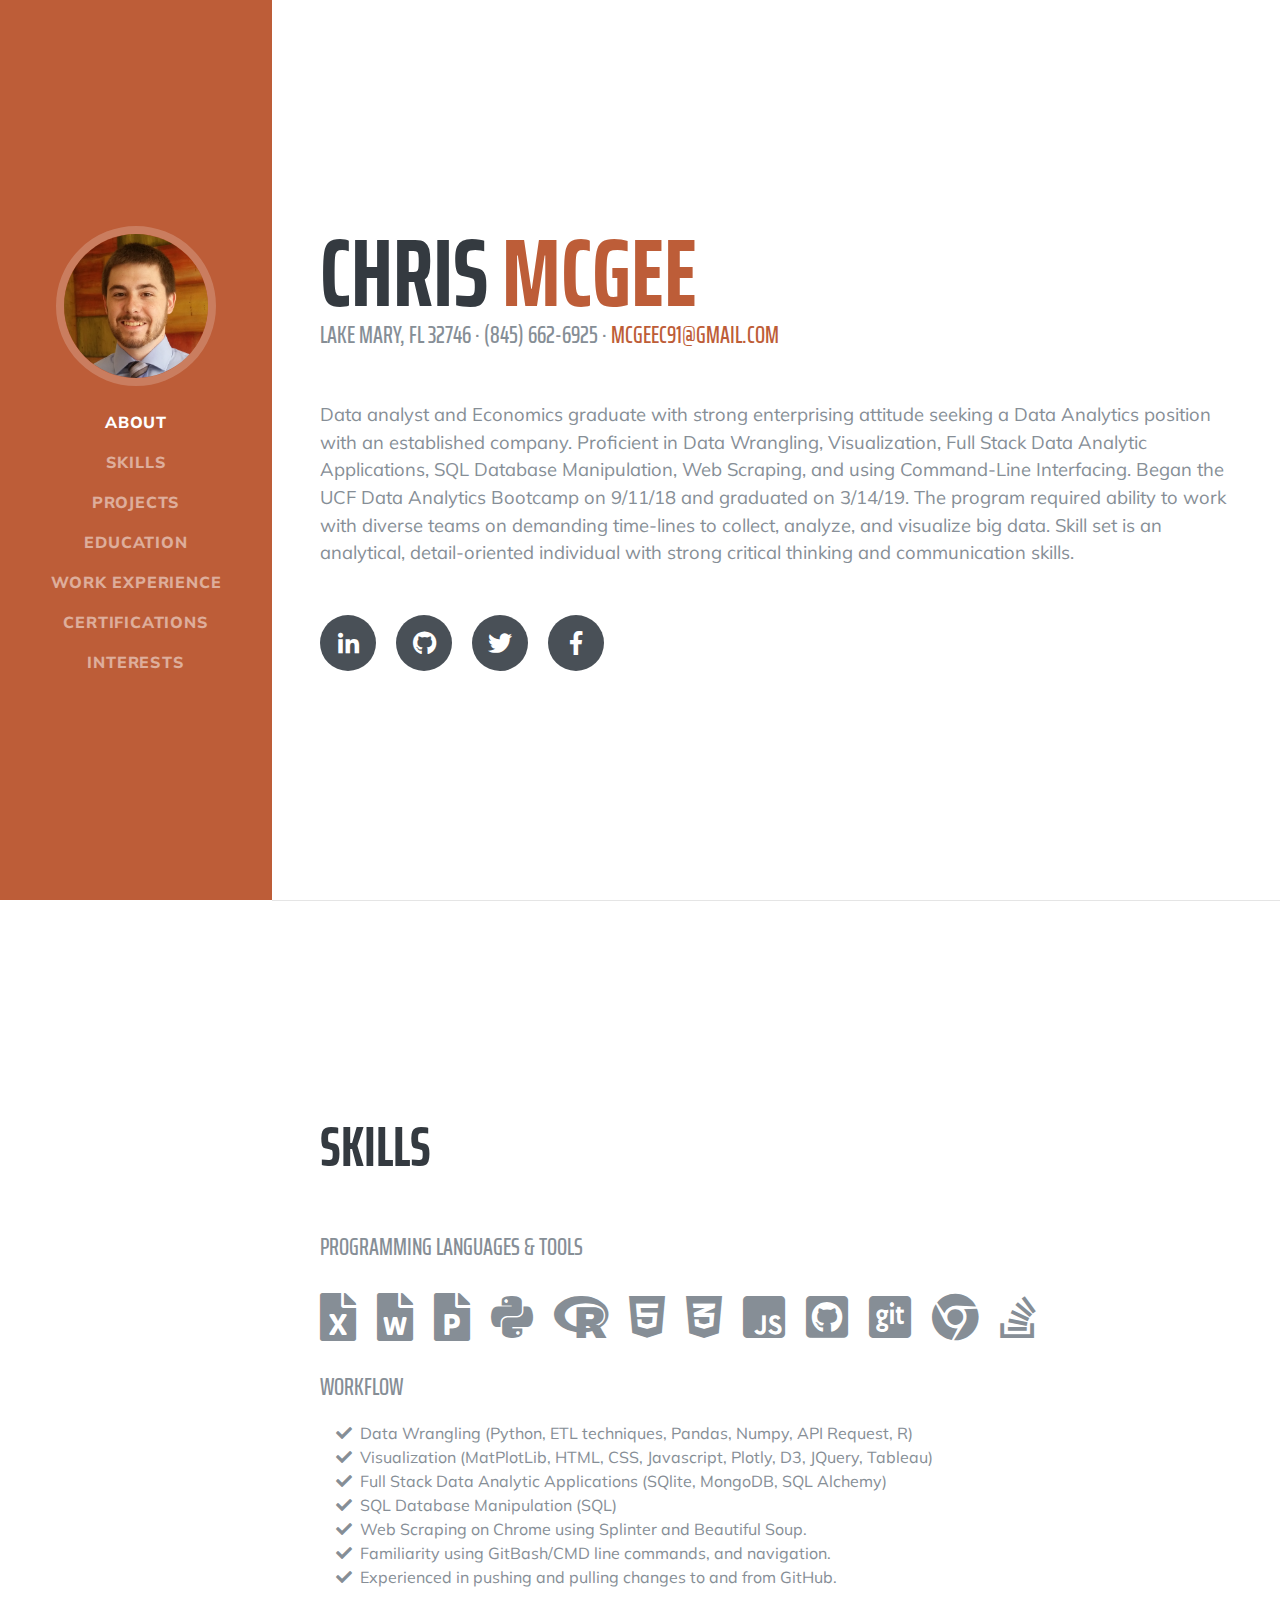
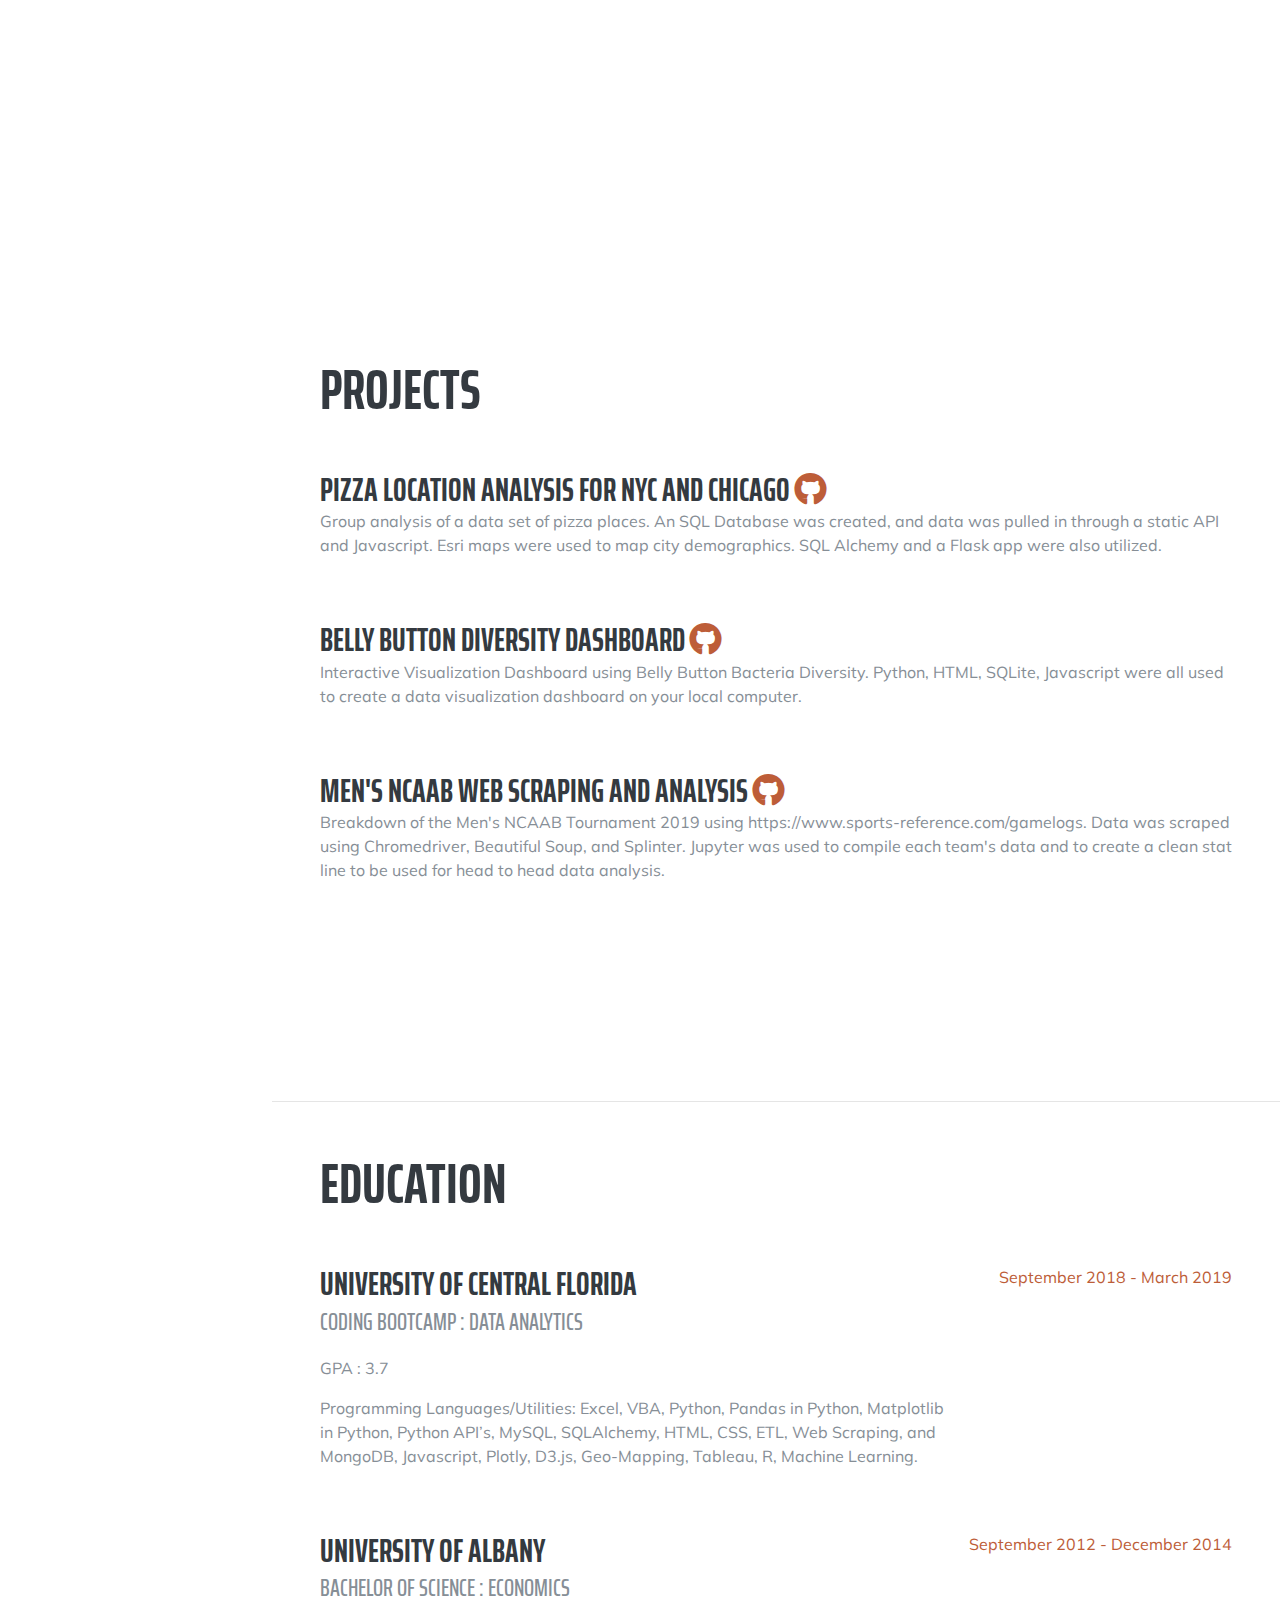
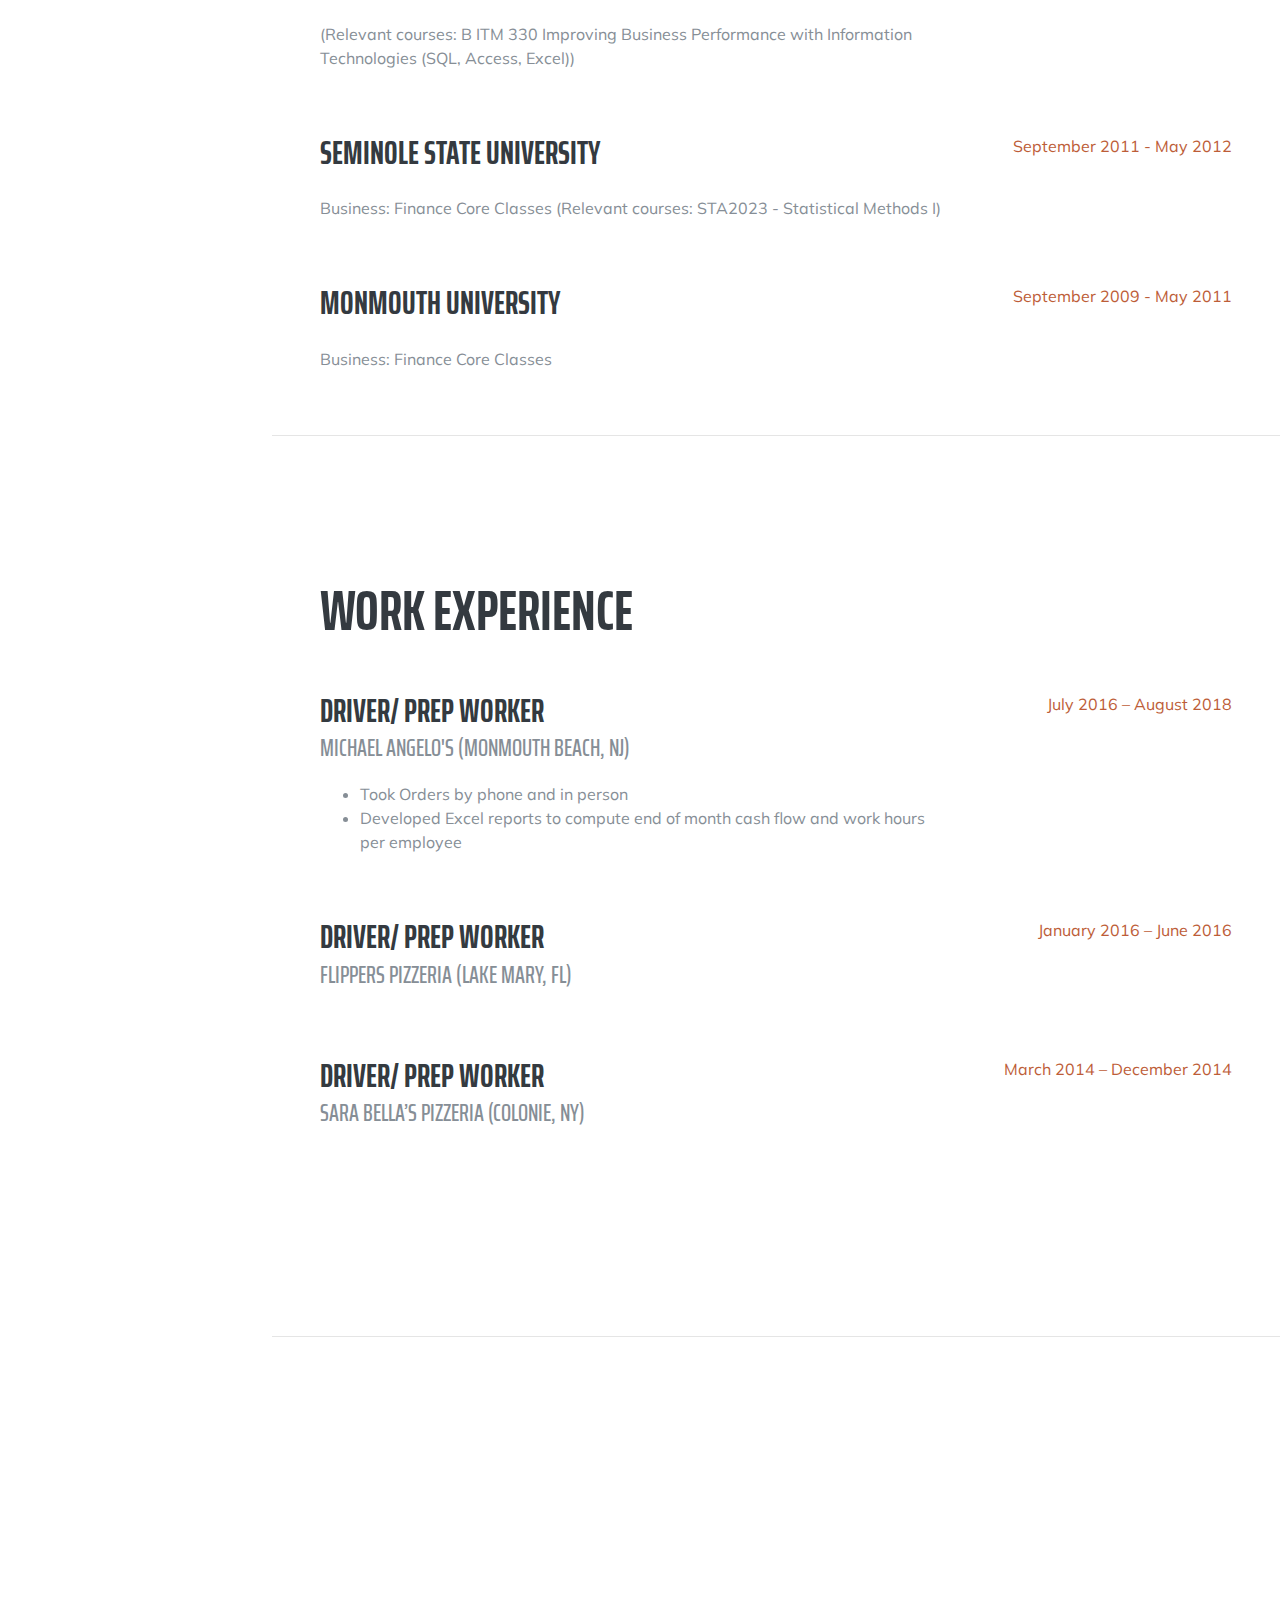
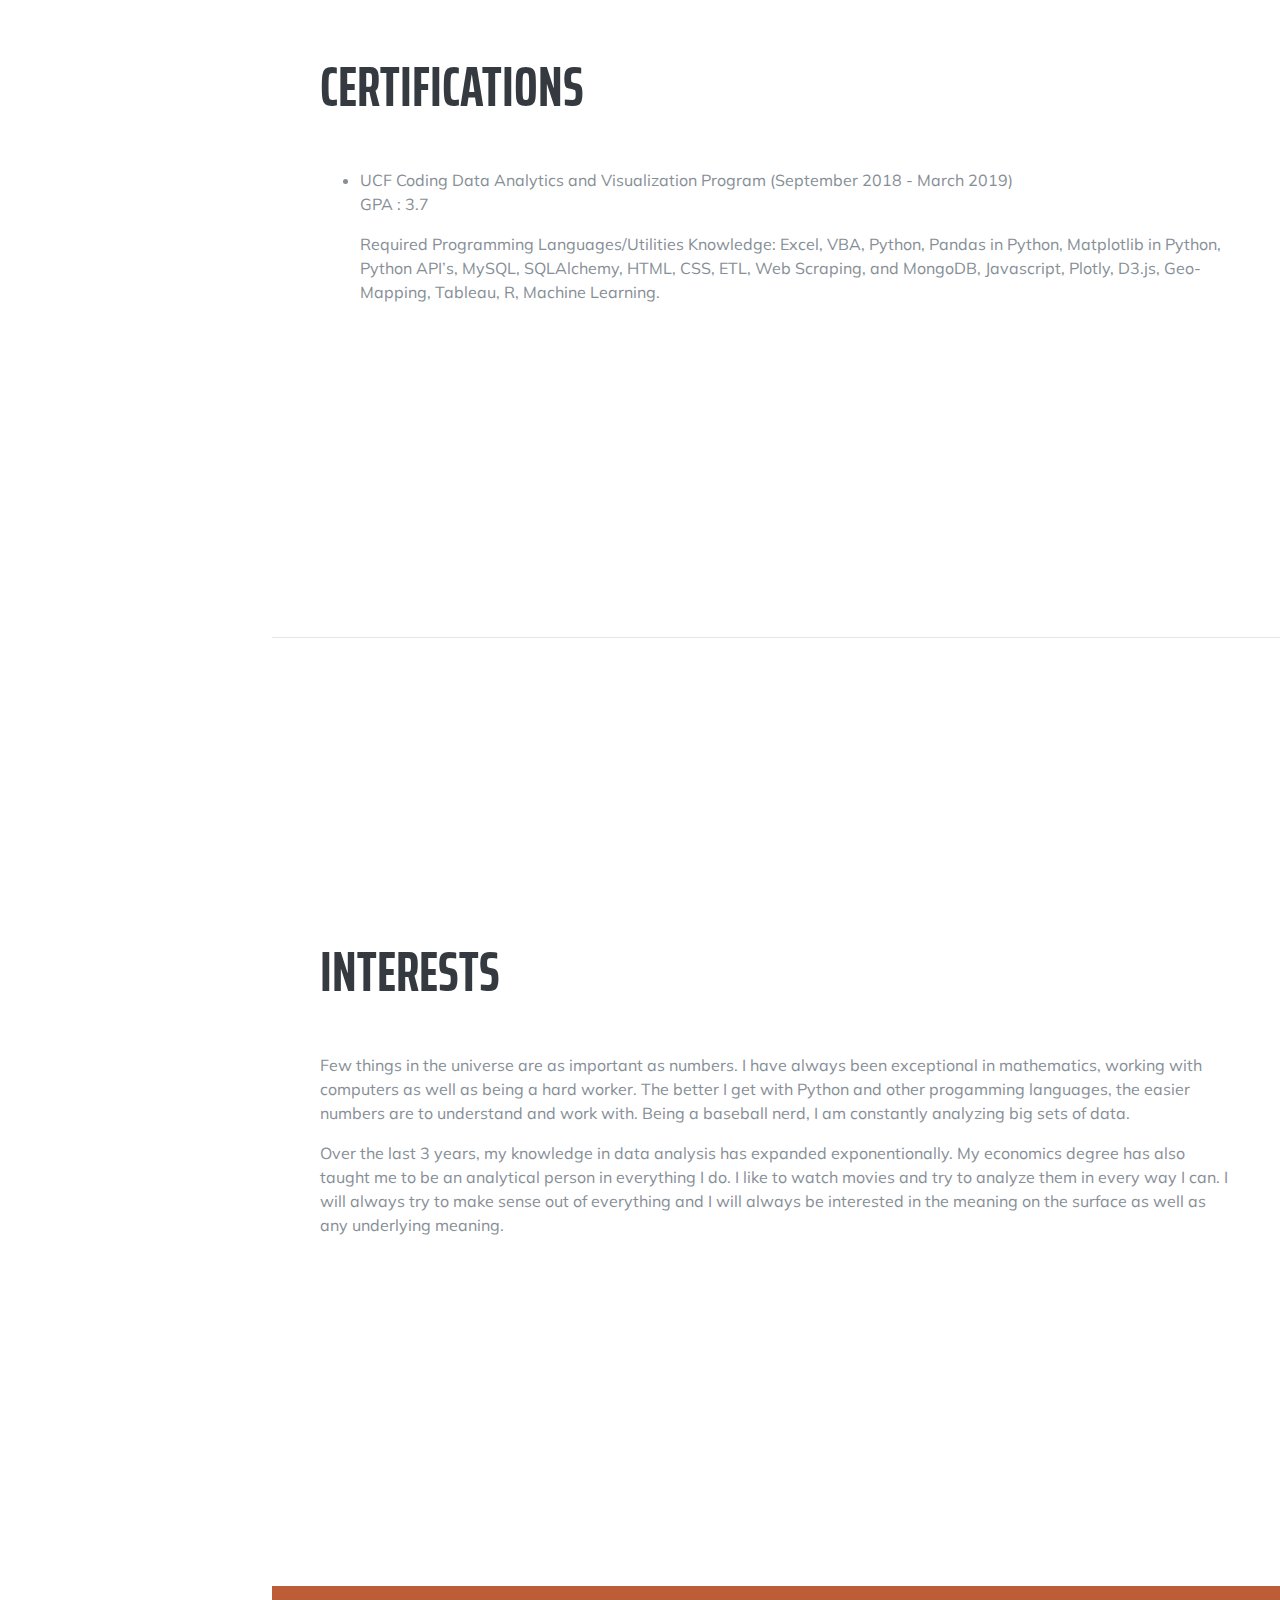
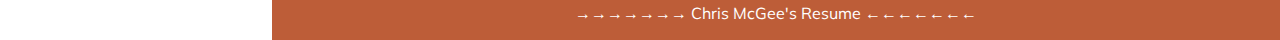
==== commit 0d37817c: "finished" ====
--- a/resi/index.html
+++ b/resi/index.html
@@ -73,7 +73,7 @@
           <div class="subheading mb-5">Lake Mary, FL 32746 · (845) 662-6925 ·
             <a href="mailto:mcgeec91@gmail.com">mcgeec91@gmail.com</a>
           </div>
-          <p class="lead mb-5">Data analyst and Economics graduate with strong enterprising attitude seeking a position with an established company. Skilled in advanced SQL in Excel. Proficient in using the built-in data structures and functions as well as pandas and Matplotlib in Python (Jupyter). On 9/11/18, began the UCF Data Analytics Bootcamp and graduated on 3/14/19. The program required ability to work with diverse teams on demanding time-lines to collect, analyze, and visualize big data.  Skill set is an analytical, detail-oriented individual with strong critical thinking and communication skills.   </p>
+          <p class="lead mb-5">Data analyst and Economics graduate with strong enterprising attitude seeking a Data Analytics position with an established company.  Proficient in Data Wrangling, Visualization, Full Stack Data Analytic Applications, SQL Database Manipulation, Web Scraping, and using Command-Line Interfacing. Began the UCF Data Analytics Bootcamp on 9/11/18 and graduated on 3/14/19. The program required ability to work with diverse teams on demanding time-lines to collect, analyze, and visualize big data.  Skill set is an analytical, detail-oriented individual with strong critical thinking and communication skills.   </p>
           <div class="social-icons">
             <a href="https://www.linkedin.com/in/christopher-mcgee-60702b100/">
               <i class="fab fa-linkedin-in"></i>
@@ -141,7 +141,7 @@
           <ul class="fa-ul mb-0">
             <li>
               <i class="fa-li fa fa-check"></i>
-              Data Wrangling (Python, ETL techniques, Pandas, Numpy, API Request)</li>
+              Data Wrangling (Python, ETL techniques, Pandas, Numpy, API Request, R)</li>
               <li>
                   <i class="fa-li fa fa-check"></i>
                   Visualization (MatPlotLib, HTML, CSS, Javascript, Plotly, D3, JQuery, Tableau)</li>
@@ -169,33 +169,40 @@
       <section class="resume-section p-3 p-lg-5 d-flex flex-column" id="projects">
         <div class="my-auto">
           <h2 class="mb-5">Projects</h2>
+
+          <div class="resume-item d-flex flex-column flex-md-row mb-5">
+              <div class="resume-content mr-auto">
+                  <h3 class="mb-0">Pizza Location Analysis for NYC and Chicago<a href="https://github.com/mcgeec91/Project-2">
+                    <i class="fab fa-github"></i></a></h3>
+                
+<p>Group analysis of a data set of pizza places. An SQL Database was created, and data was pulled in through a static API and Javascript. Esri maps were used to map city demographics. SQL Alchemy and a Flask app were also utilized.
+</p>               </div>
+            </div>
+
+
+            <div class="resume-item d-flex flex-column flex-md-row mb-5">
+                <div class="resume-content mr-auto">
+                    <h3 class="mb-0">Belly Button Diversity Dashboard<a href="https://github.com/mcgeec91/15-Interactive-Visualizations-and-Dashboards">
+                      <i class="fab fa-github"></i></a></h3>
+                  
+                  <p>Interactive Visualization Dashboard using Belly Button Bacteria Diversity. Python, HTML, SQLite, Javascript were all used to create a data visualization dashboard on your local computer. </p>
+                </div>
+              </div>
+
           <div class="resume-item d-flex flex-column flex-md-row mb-5">
             <div class="resume-content mr-auto">
                 <h3 class="mb-0">Men's NCAAB Web Scraping and Analysis<a href="https://github.com/mcgeec91/college-basketball">
                   <i class="fab fa-github"></i>
               </a></h3>
               
+          
               <p>Breakdown of the Men's NCAAB Tournament 2019 using https://www.sports-reference.com/gamelogs. Data was scraped using Chromedriver, Beautiful Soup, and Splinter. Jupyter was used to compile each team's data and to create a clean stat line to be used for head to head data analysis. </p>
             </div>
           </div>
 
-          <div class="resume-item d-flex flex-column flex-md-row mb-5">
-              <div class="resume-content mr-auto">
-                  <h3 class="mb-0">Belly Button Diversity Dashboard<a href="https://github.com/mcgeec91/15-Interactive-Visualizations-and-Dashboards">
-                    <i class="fab fa-github"></i></a></h3>
-                
-                <p>Interactive Visualization Dashboard using Belly Button Bacteria Diversity. Python, HTML, SQLite, Javascript were all used to create a data visualization dashboard on your local computer. </p>
-              </div>
-            </div>
-
-            <div class="resume-item d-flex flex-column flex-md-row mb-5">
-                <div class="resume-content mr-auto">
-                    <h3 class="mb-0">Pizza Location Analysis for NYC and Chicago<a href="https://github.com/mcgeec91/Project-2">
-                      <i class="fab fa-github"></i></a></h3>
-                  
-<p>Group analysis of a data set of pizza places. SQL Database was created and data was pulled in through a static API and Javascript. Esri maps was used to map city demographics. SQL Alchemy and Flask app also utilized.
-  </p>               </div>
-              </div>
+          
+
+            
 
               
         </div>
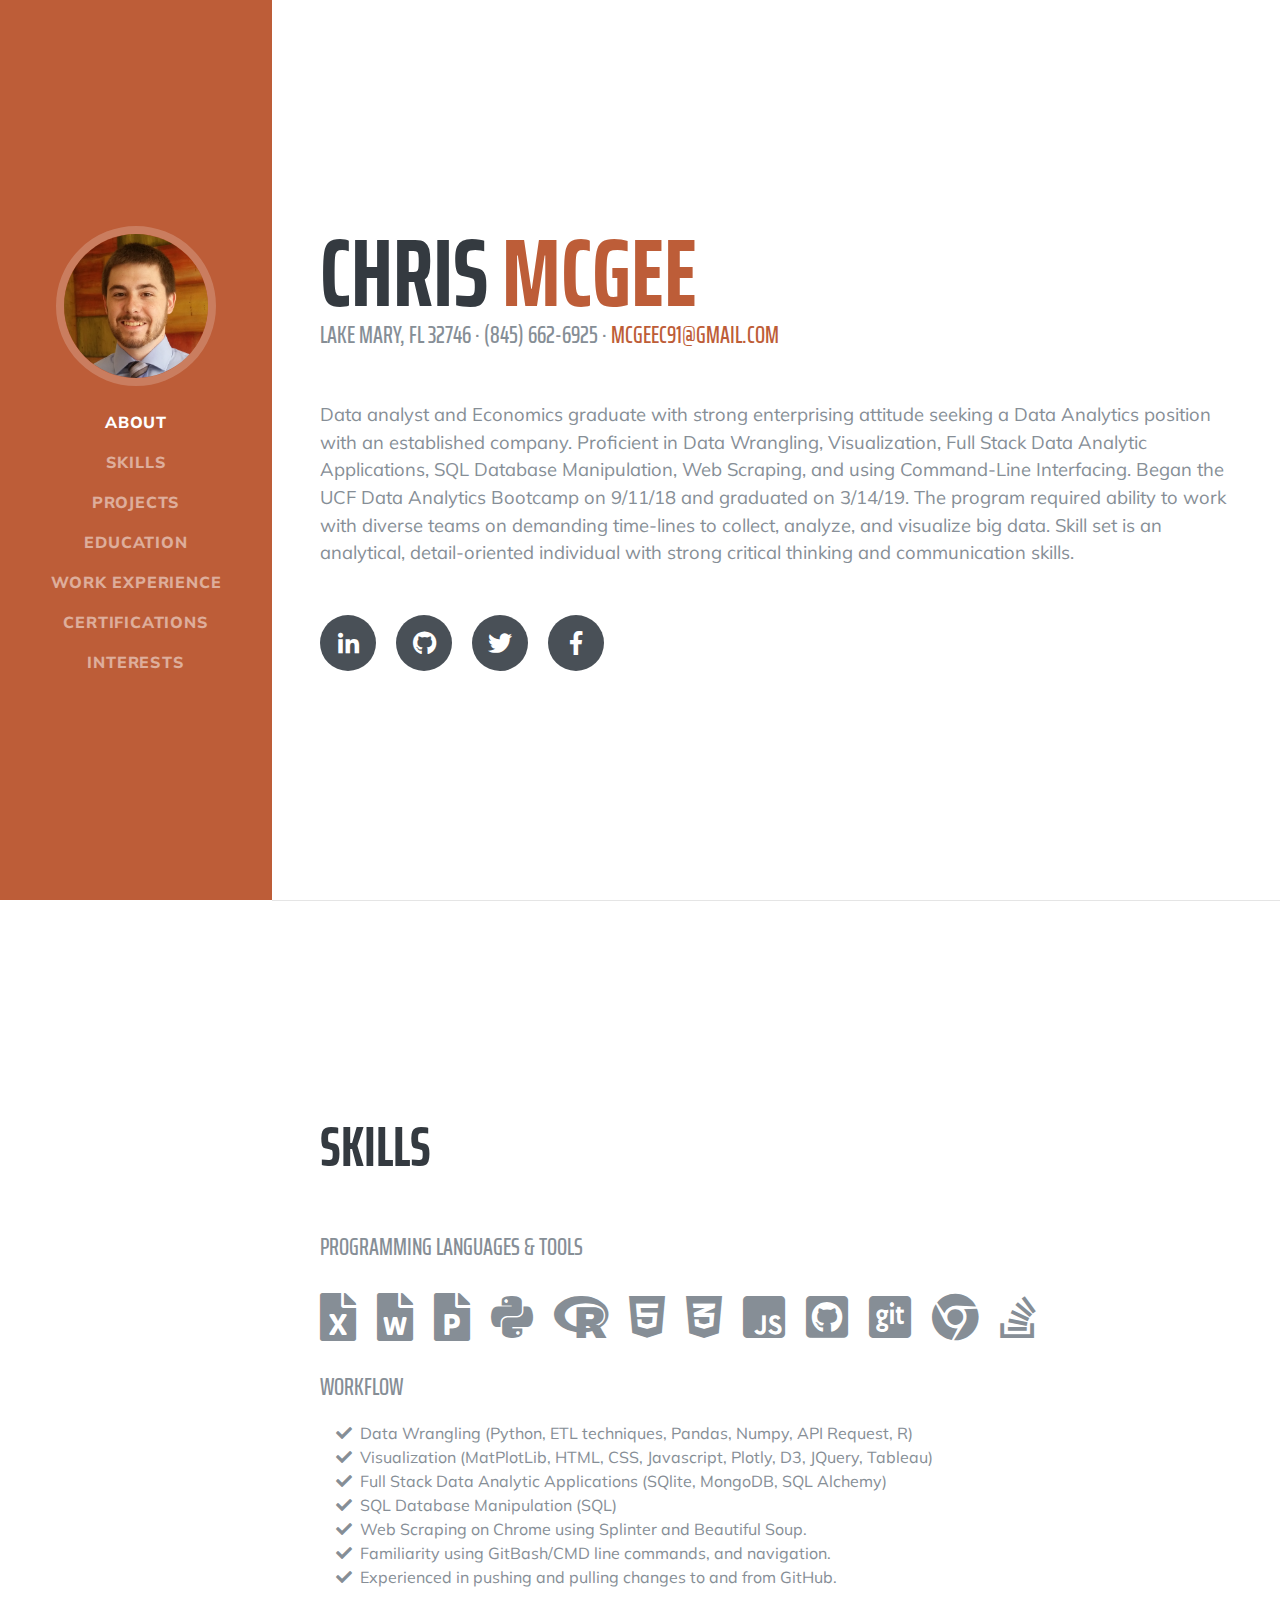
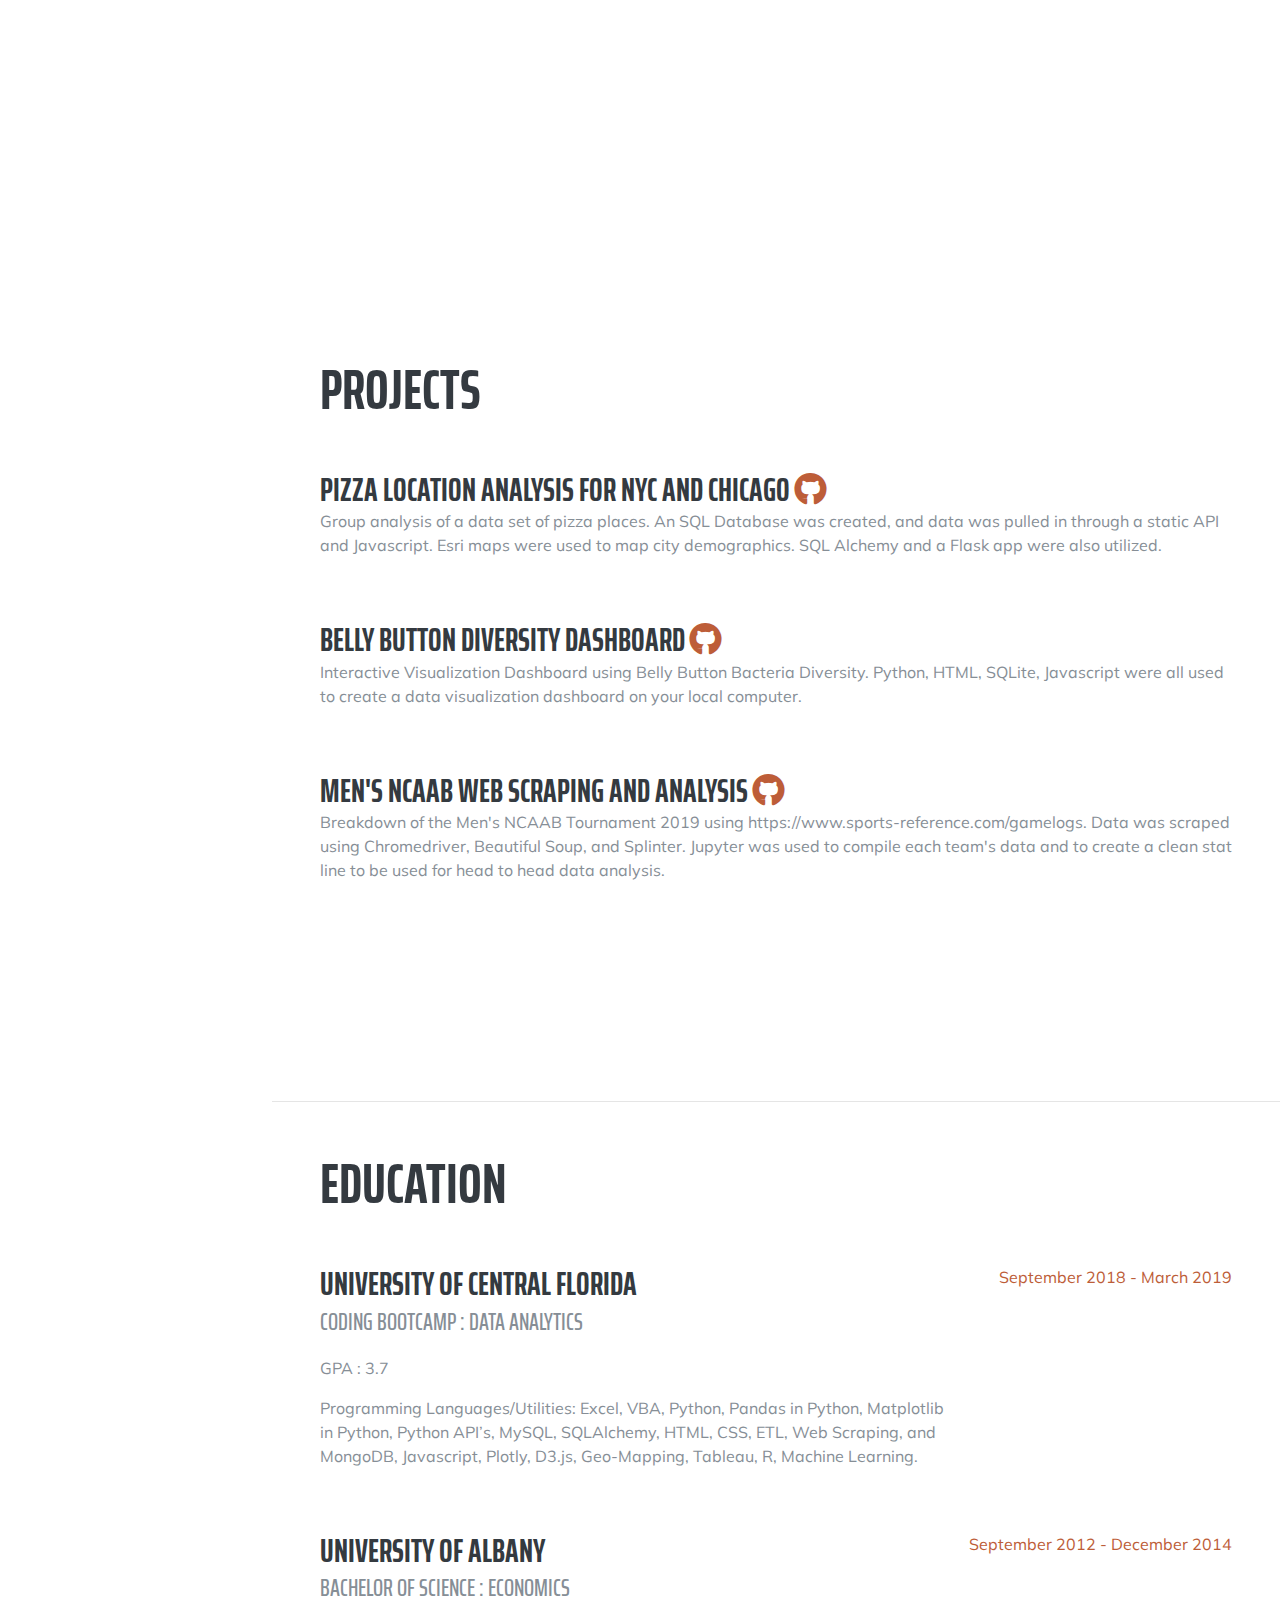
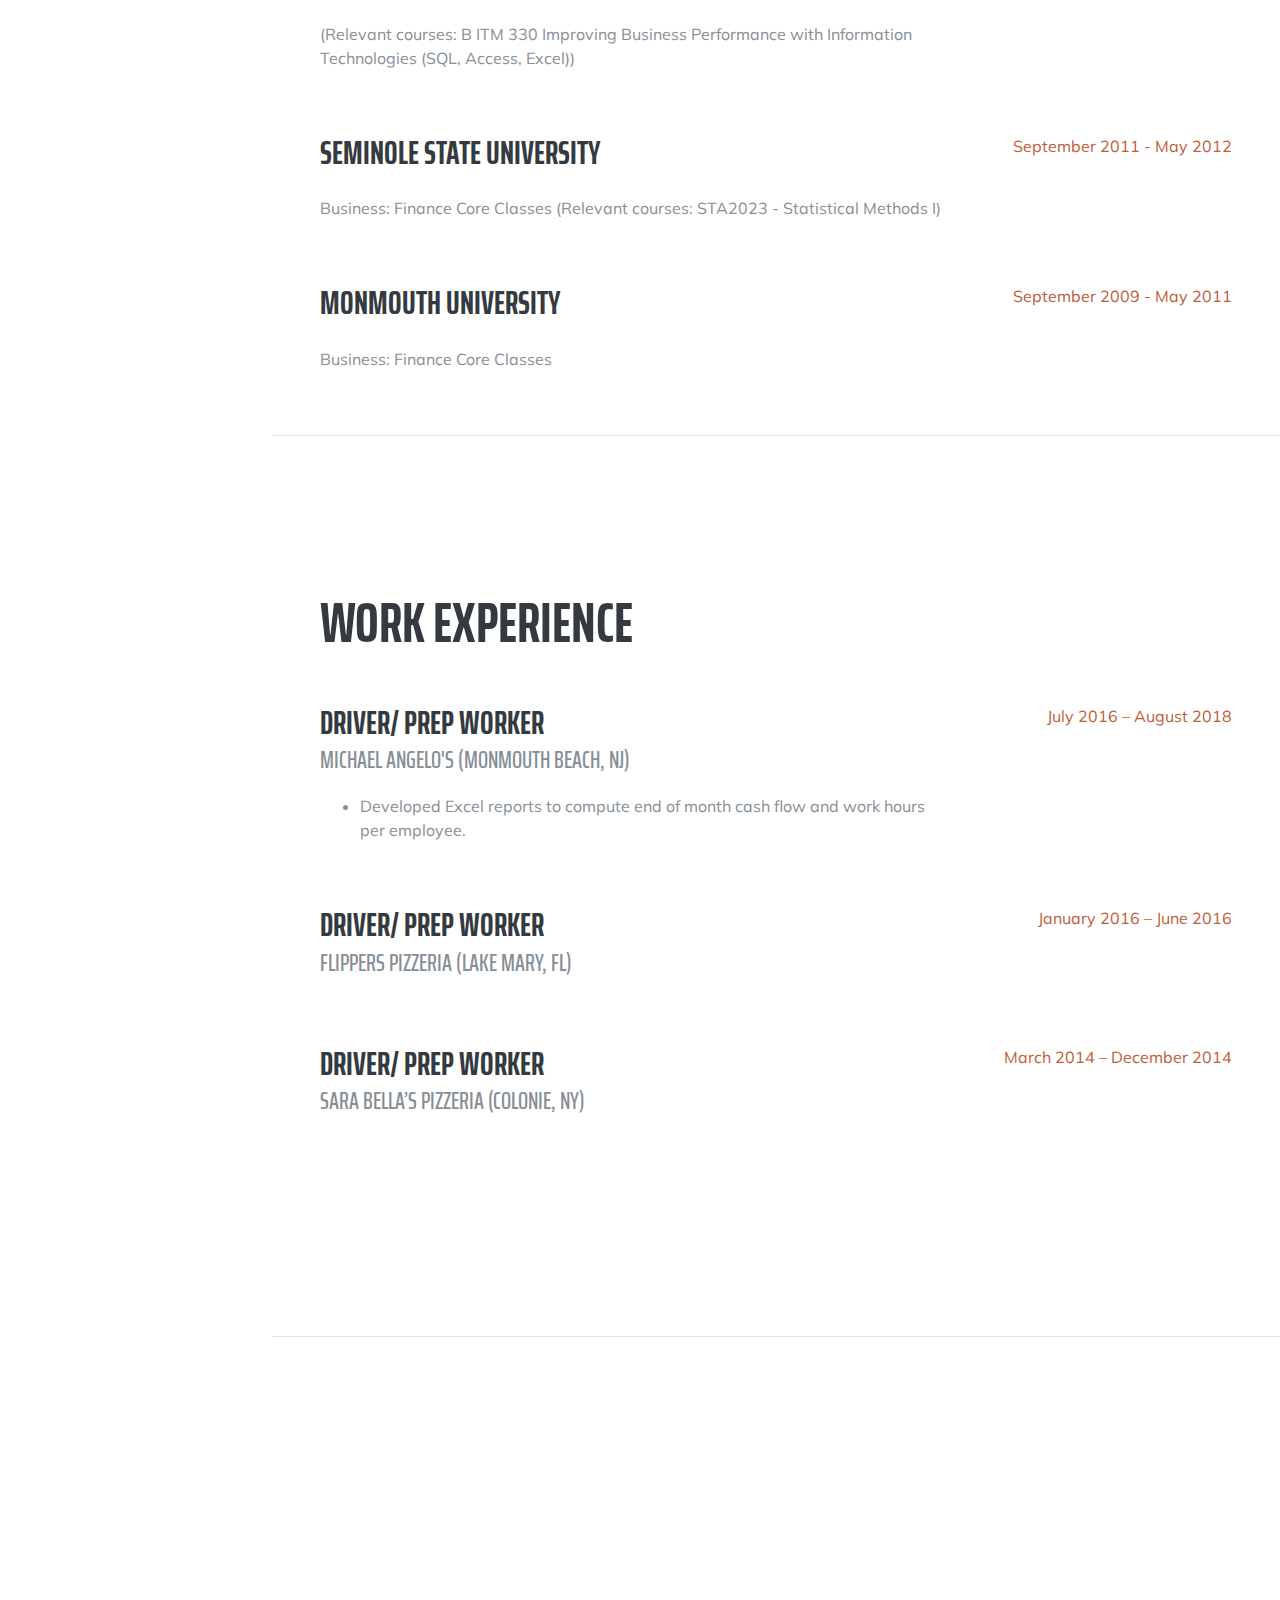
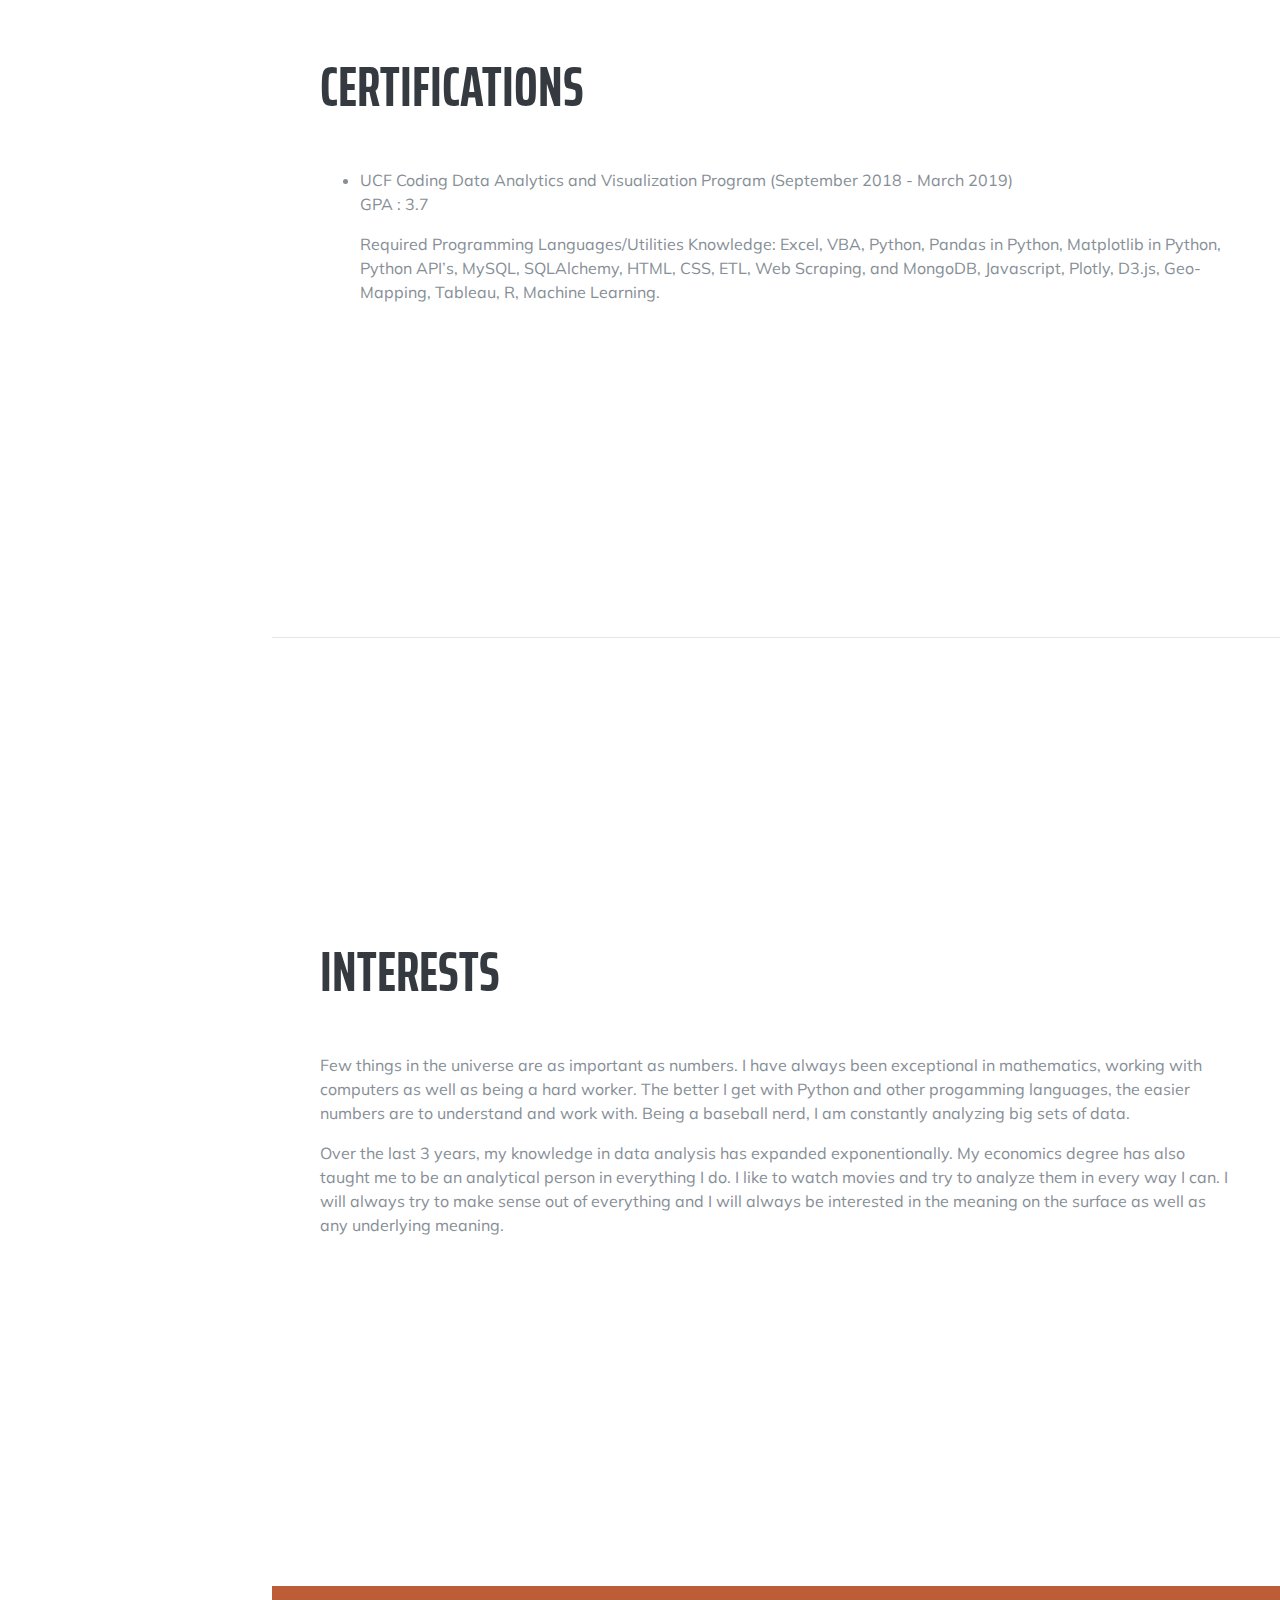
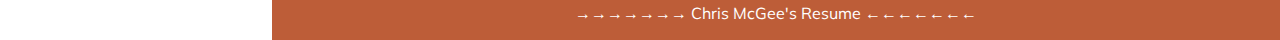
==== commit b20ec769: "finished" ====
--- a/resi/index.html
+++ b/resi/index.html
@@ -278,8 +278,7 @@
               <h3 class="mb-0">Driver/ Prep Worker</h3>
               <div class="subheading mb-3">Michael Angelo's (Monmouth Beach, NJ)</div>
               <ul>
-                <li>Took Orders by phone and in person</li>
-                  <li>Developed Excel reports to compute end of month cash flow and work hours per employee</li>
+                  <li>Developed Excel reports to compute end of month cash flow and work hours per employee.</li>
               </ul>
             </div>
             <div class="resume-date text-md-right">
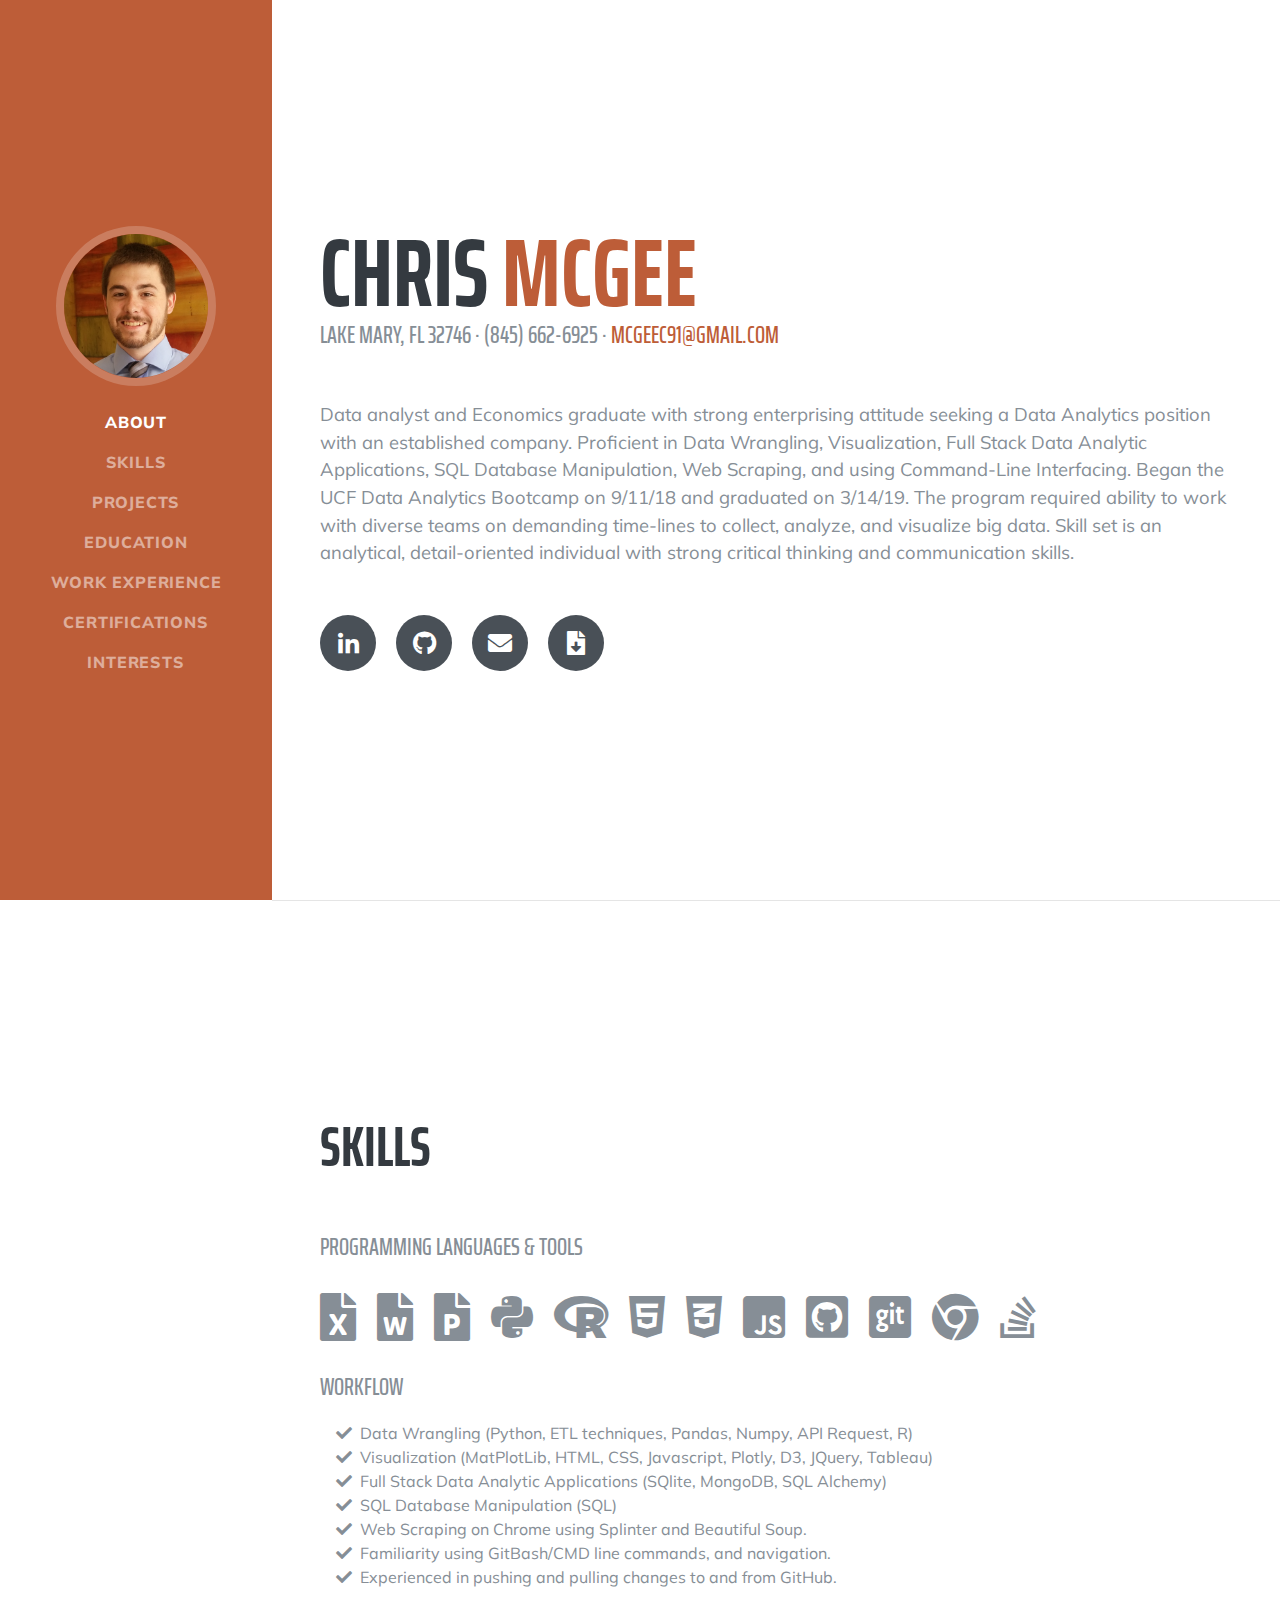
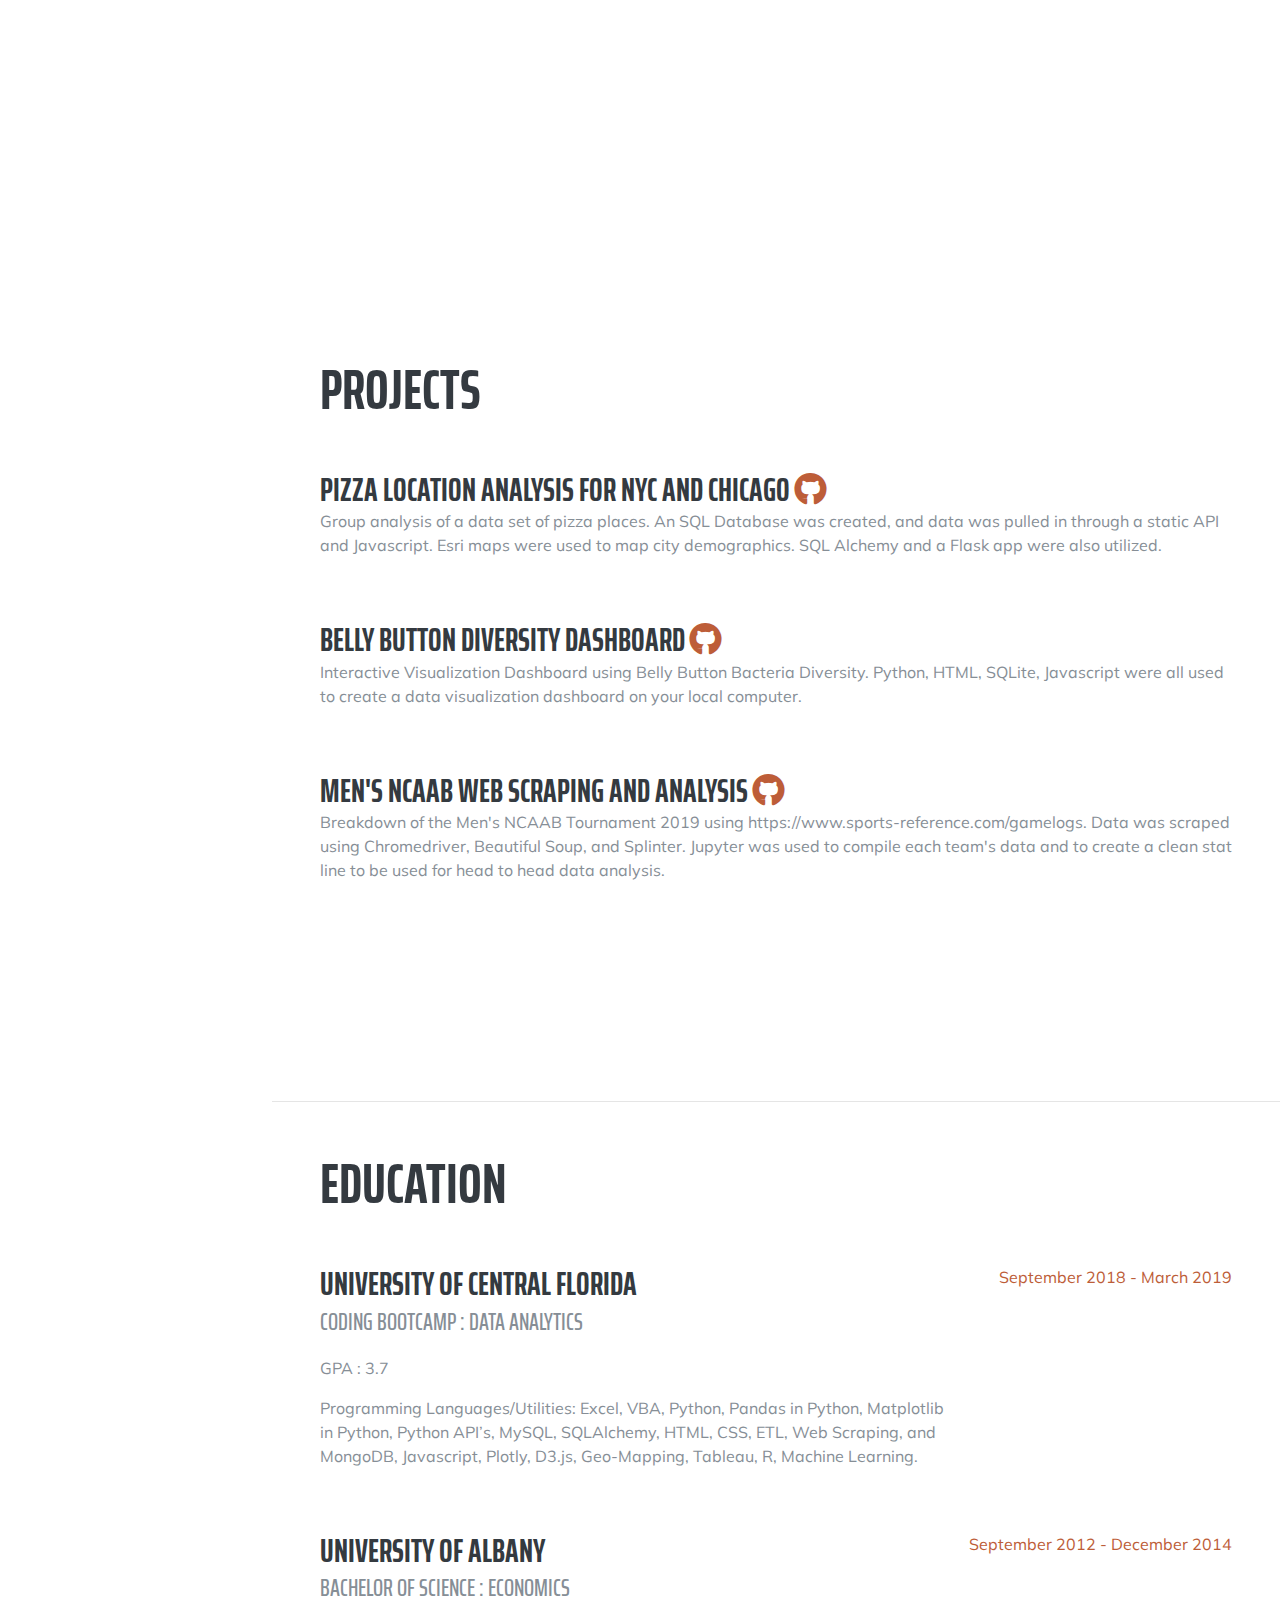
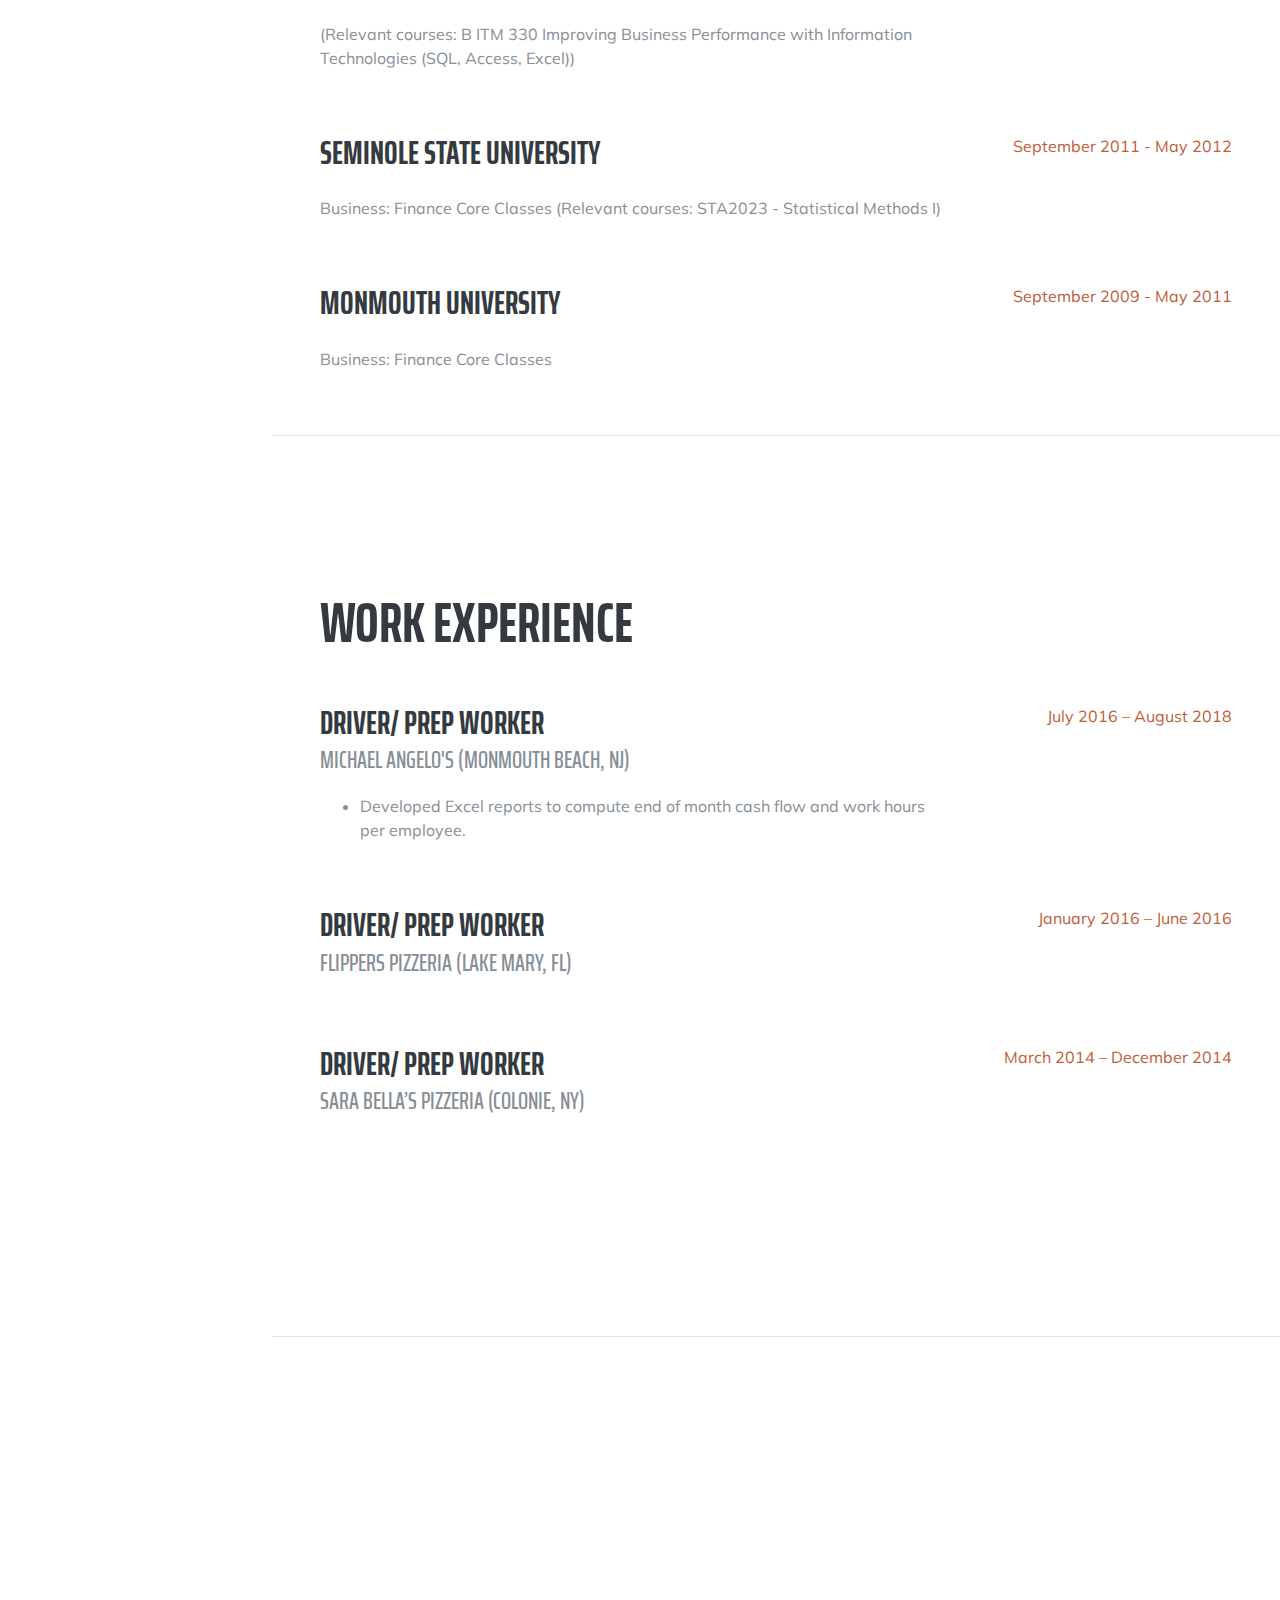
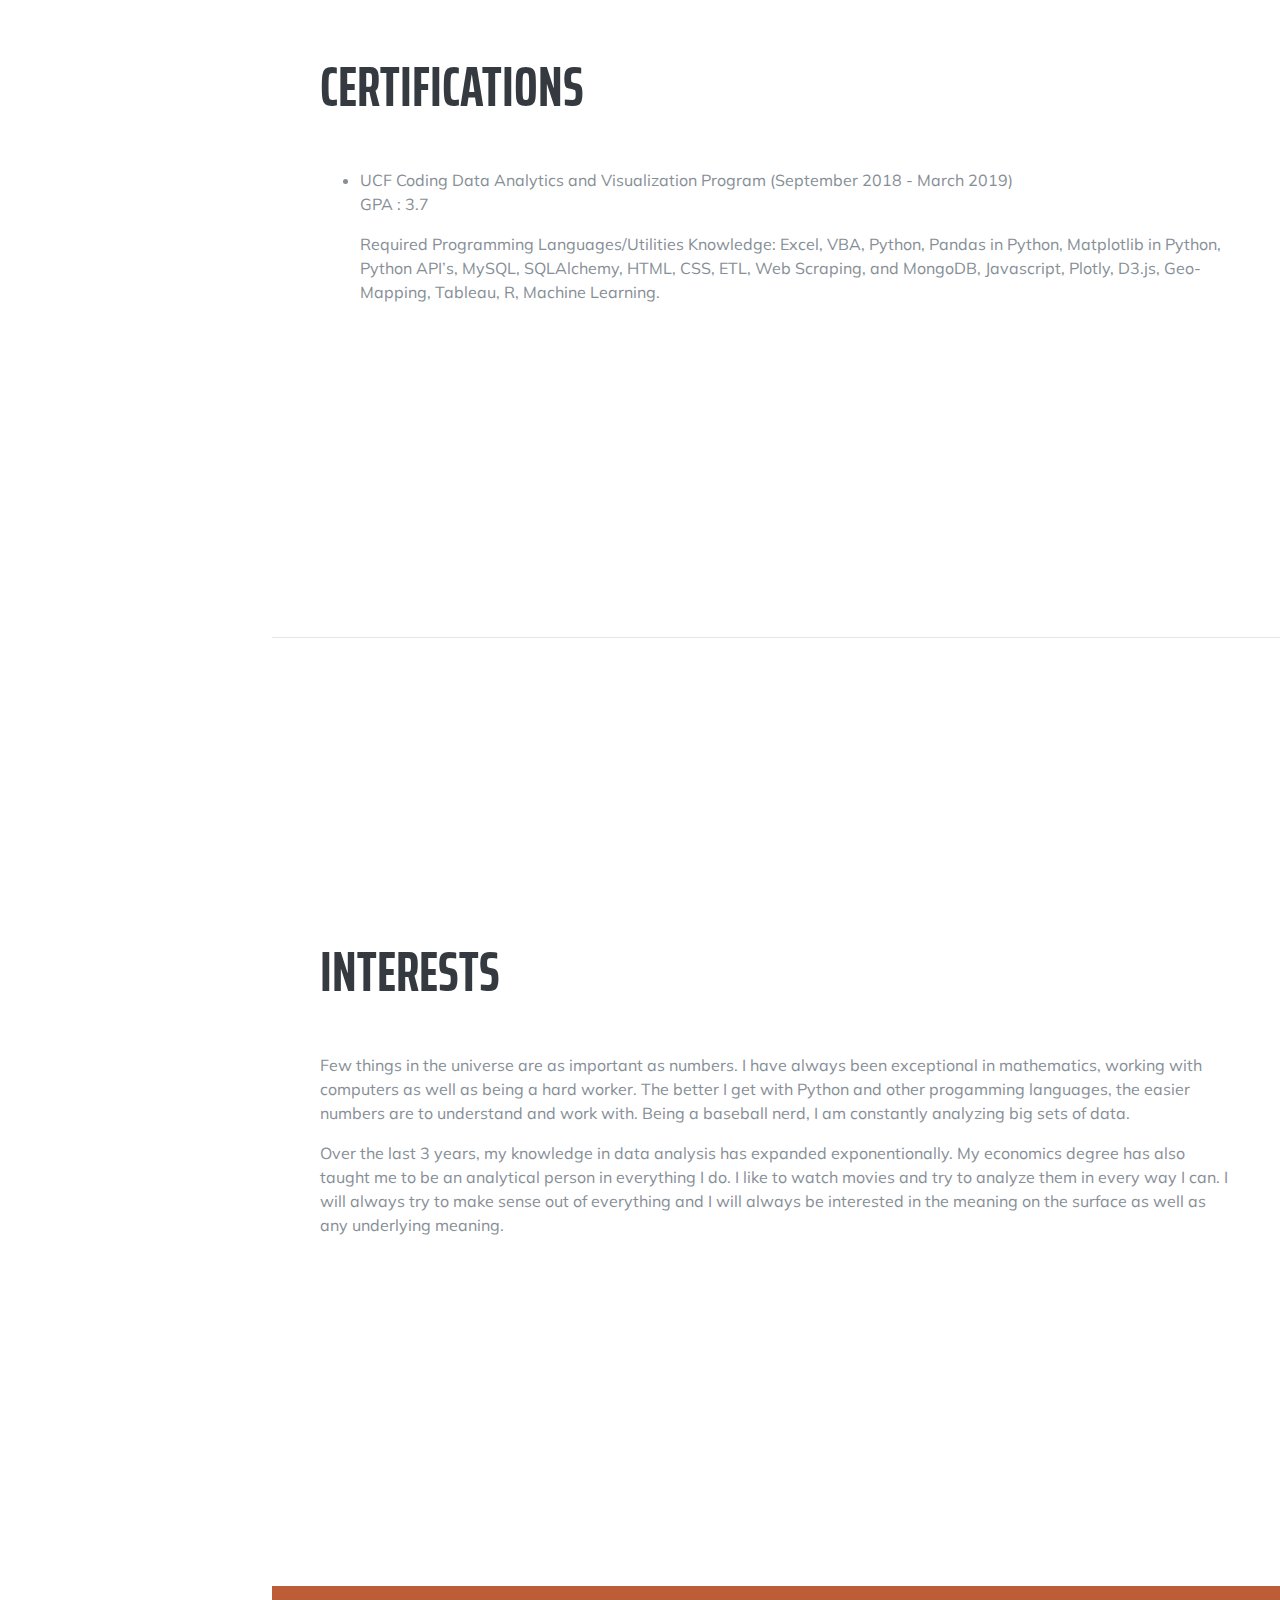
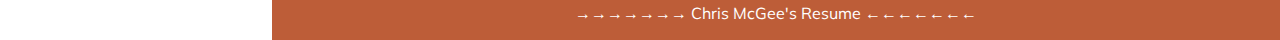
==== commit 3d992894: "resume added" ====
--- a/resi/index.html
+++ b/resi/index.html
@@ -81,11 +81,11 @@
             <a href="https://github.com/mcgeec91">
               <i class="fab fa-github"></i>
             </a>
-            <a href="https://twitter.com/thenamesmcgee">
-              <i class="fab fa-twitter"></i>
+            <a href="mailto:mcgeec91@gmail.com">
+              <i class="fas fa-envelope"></i>
             </a>
-            <a href="https://www.facebook.com/mcgeezerr">
-              <i class="fab fa-facebook-f"></i>
+            <a href="word/Chris_McGee_Resume.docx" download>
+              <i class="fas fa-file-download"></i>
             </a>
           </div>
         </div>
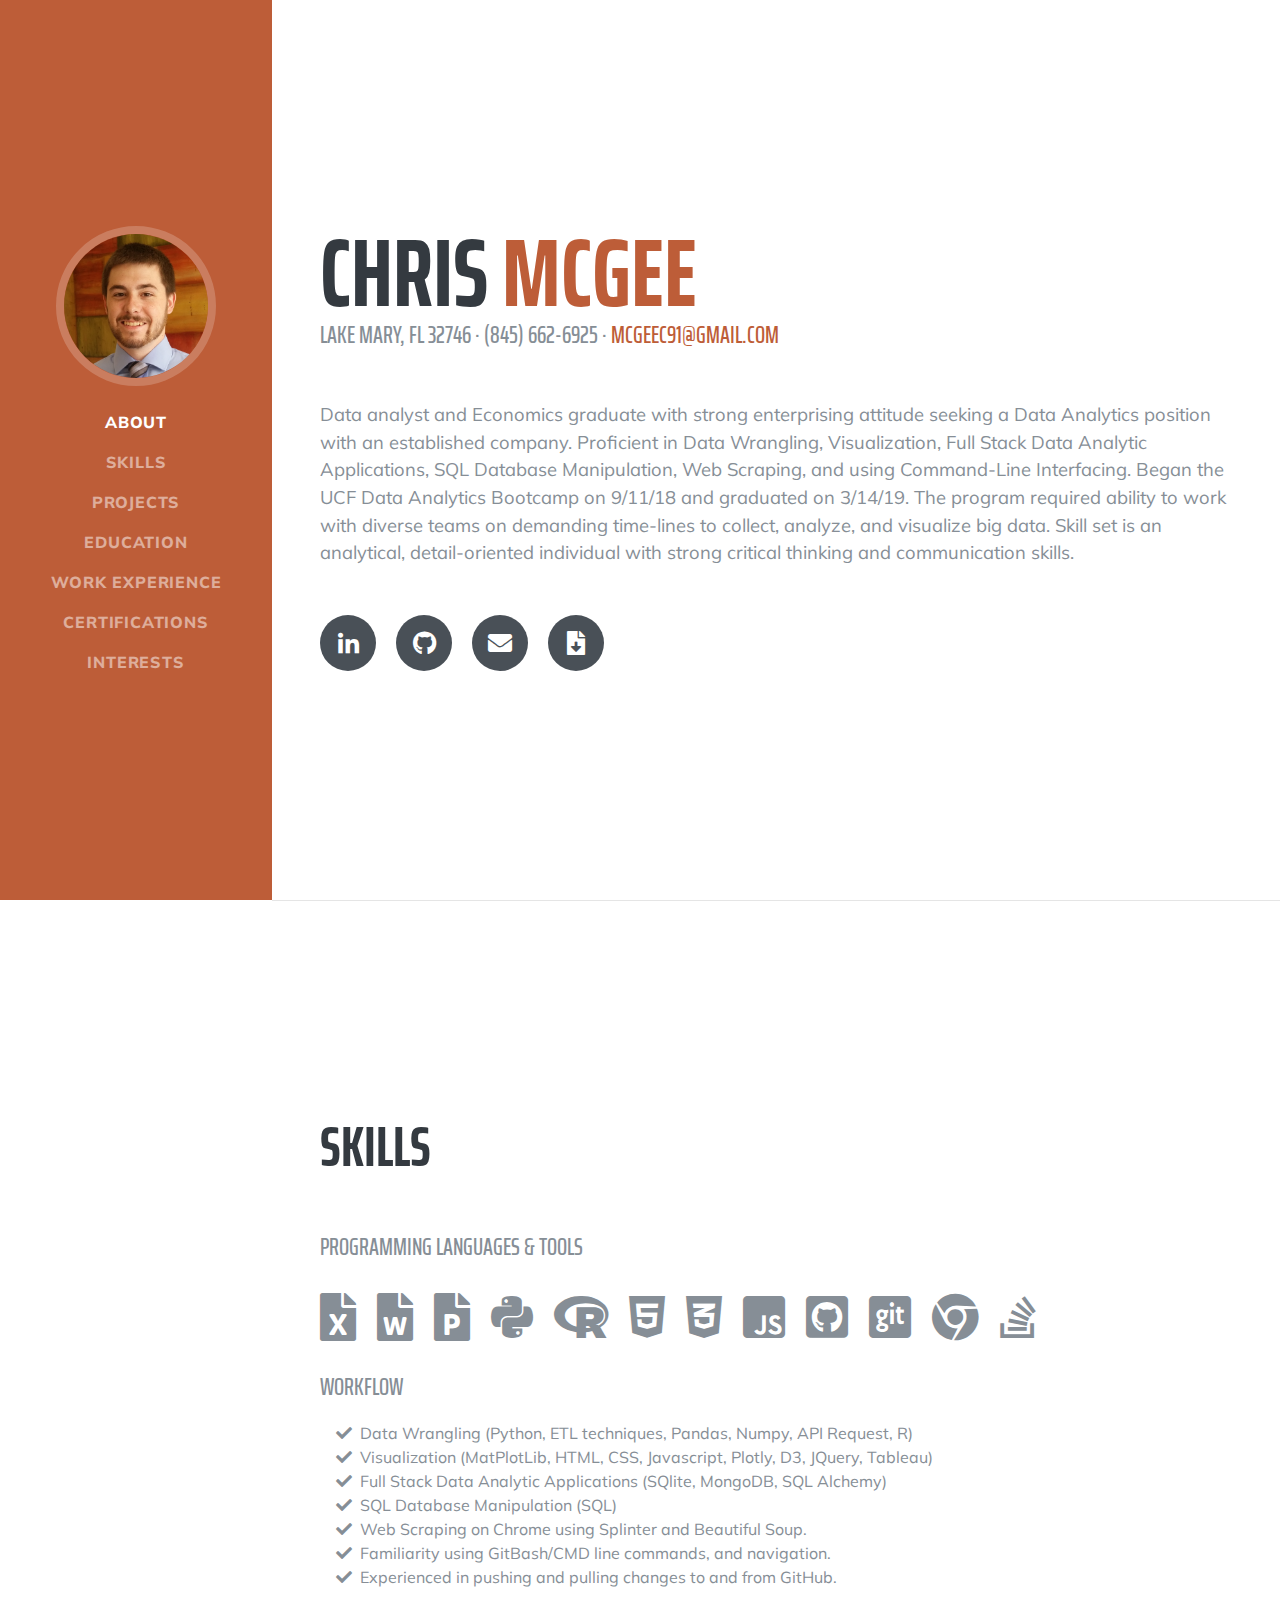
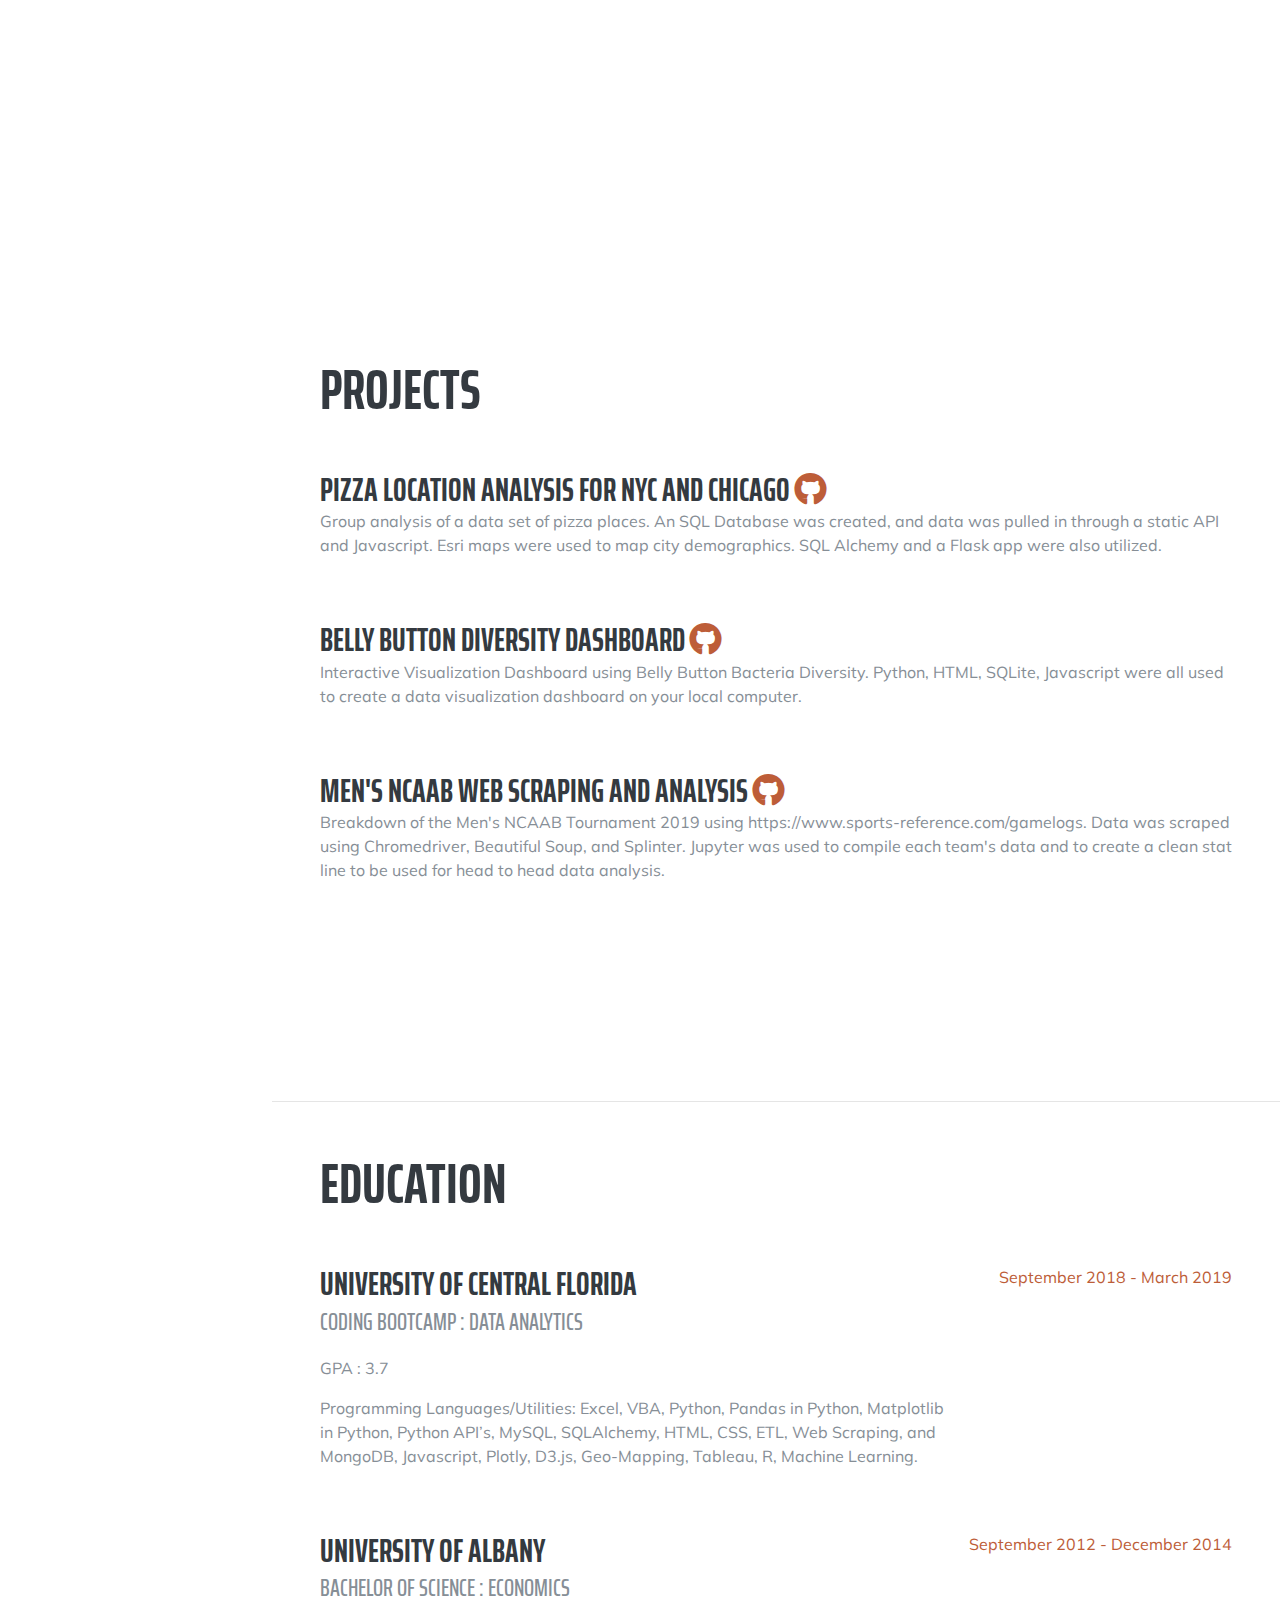
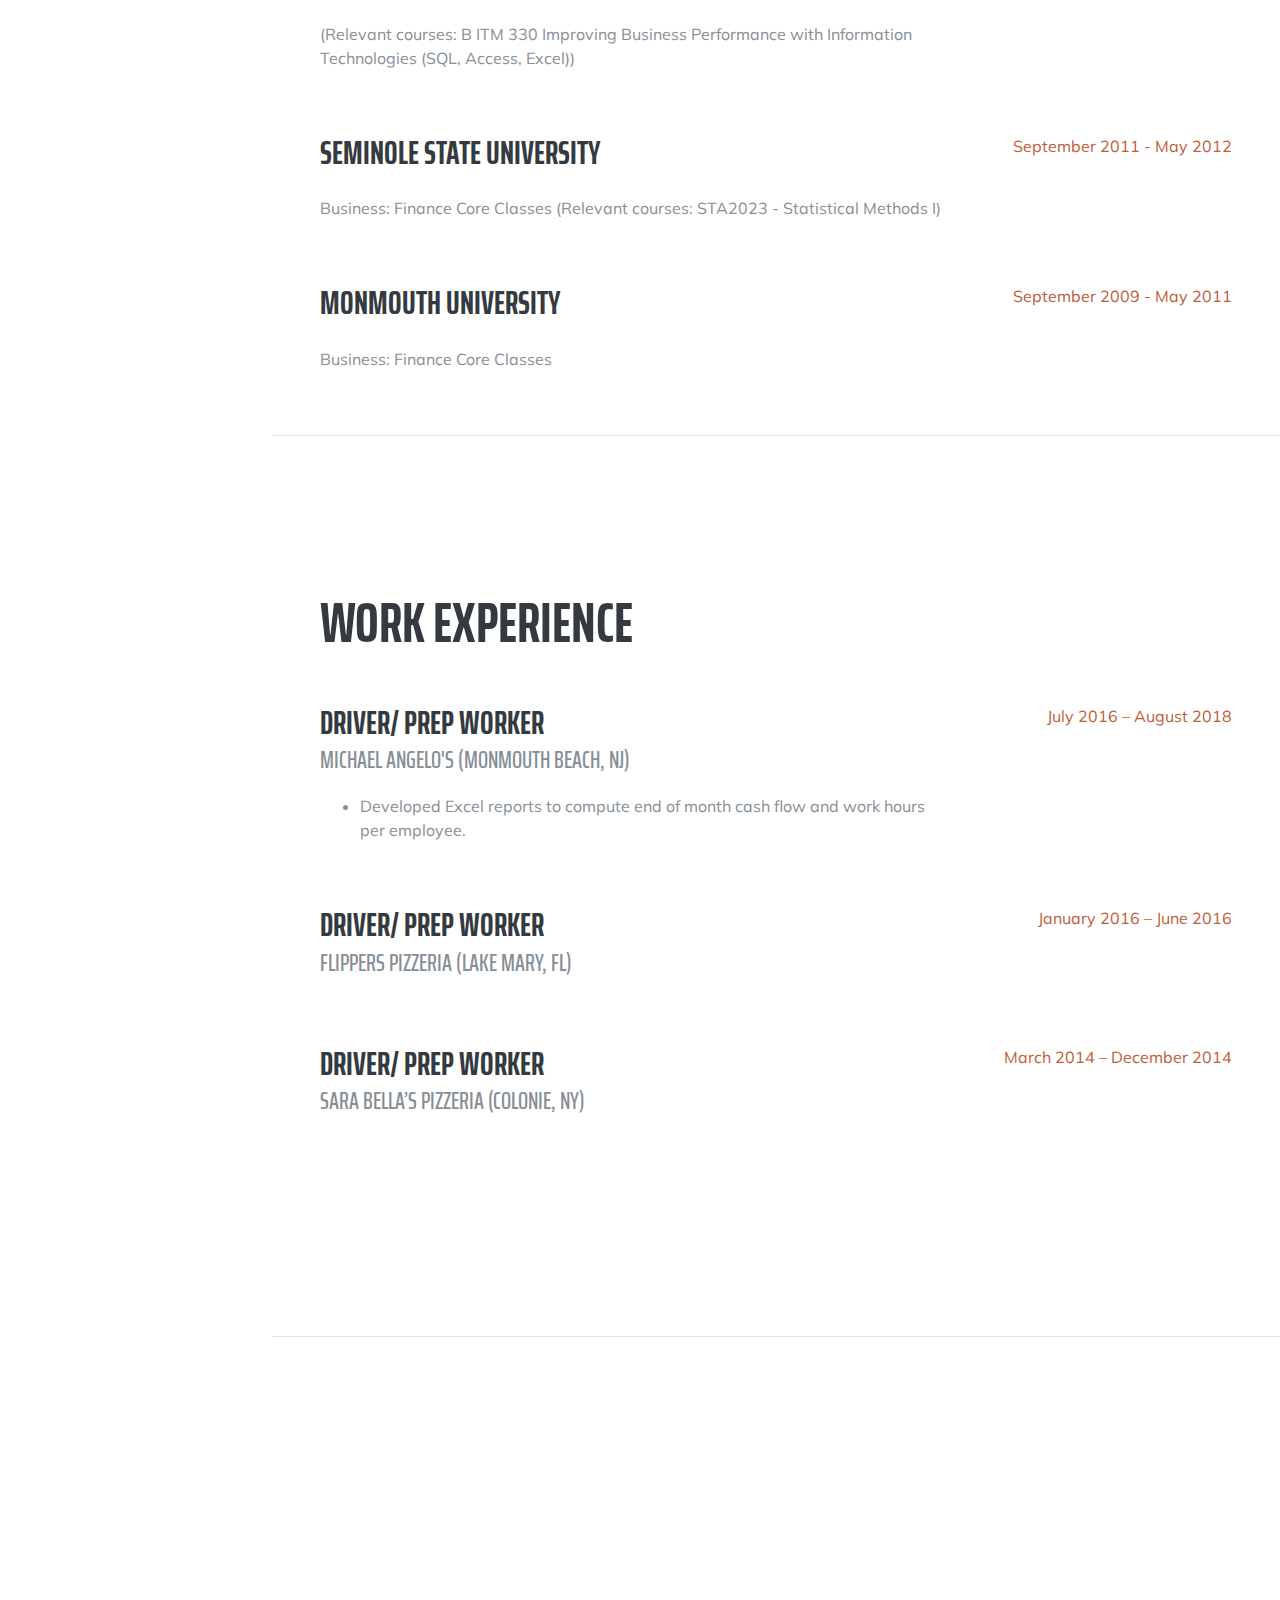
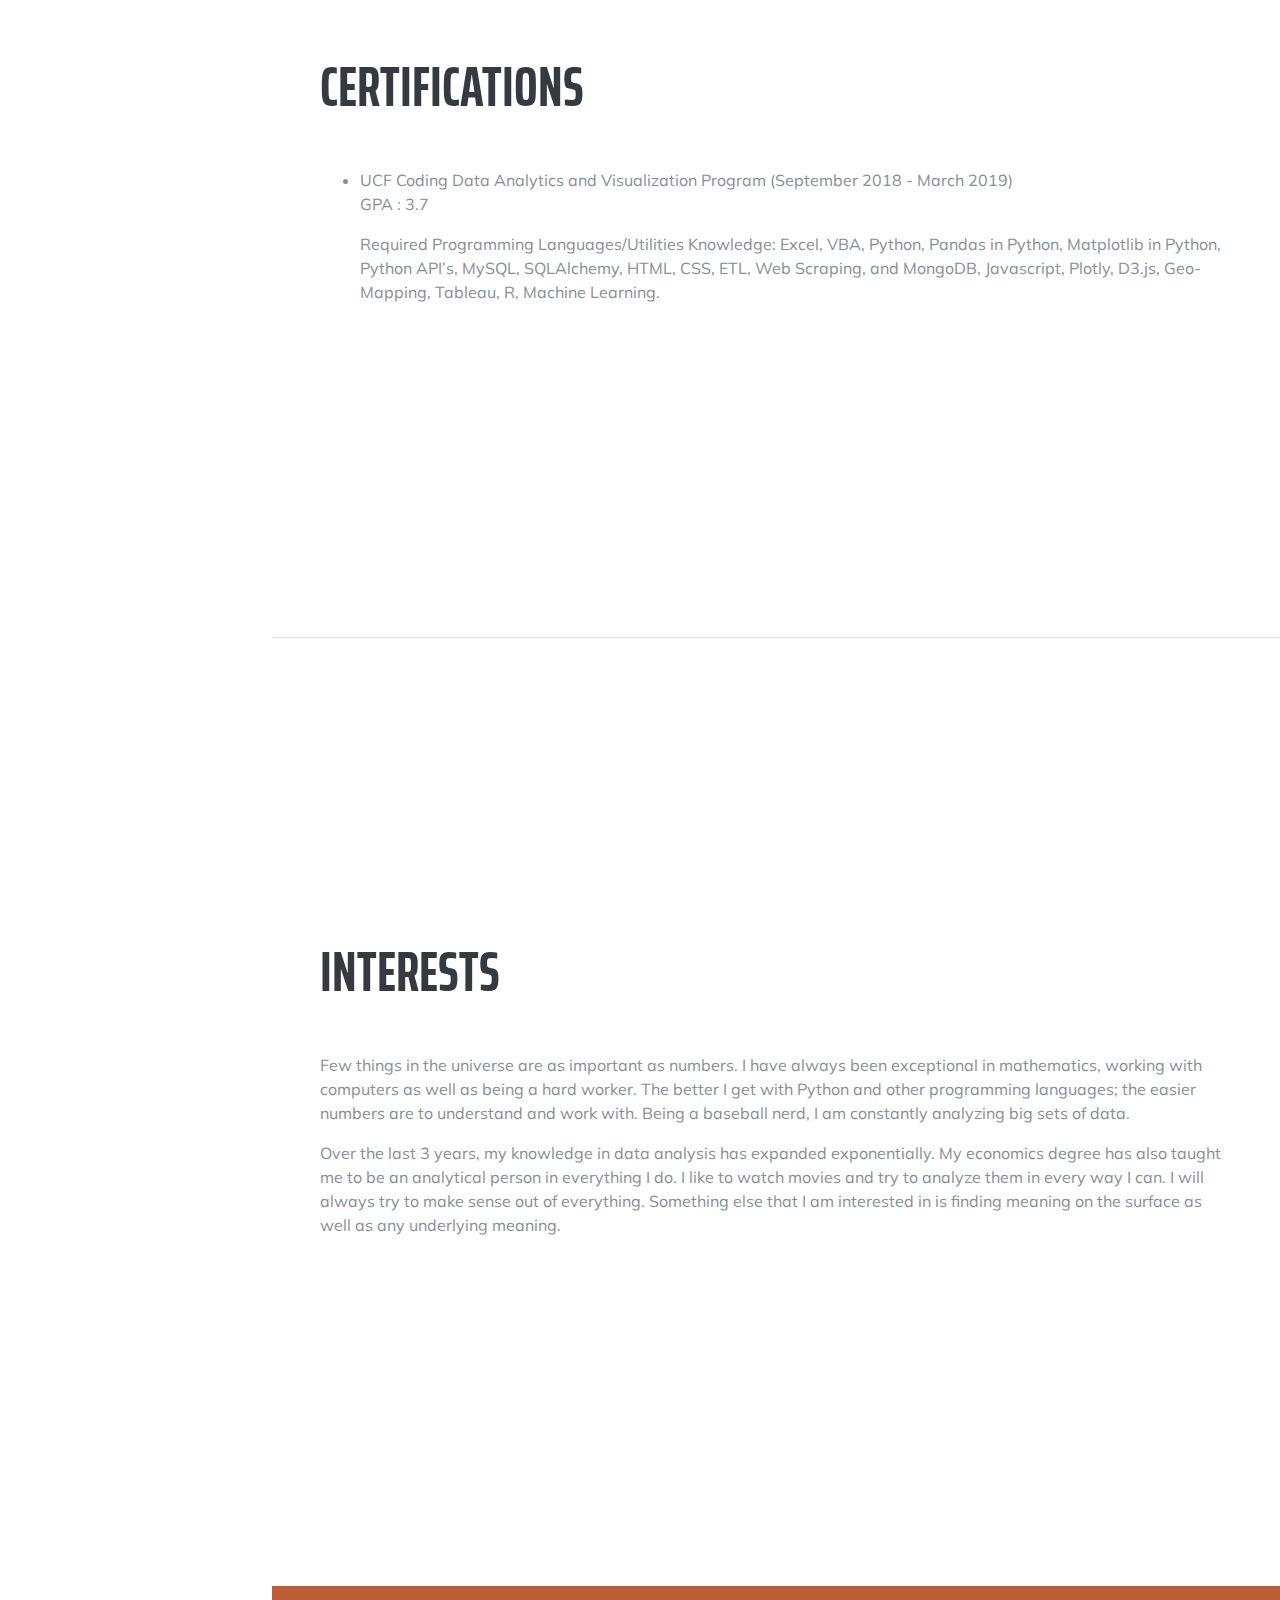
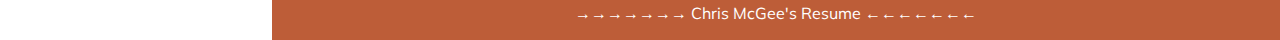
==== commit 8262c4ef: "cleaning up grammar" ====
--- a/resi/index.html
+++ b/resi/index.html
@@ -333,8 +333,8 @@
       <section class="resume-section p-3 p-lg-5 d-flex flex-column" id="interests">
         <div class="my-auto">
           <h2 class="mb-5">Interests</h2>
-          <p>Few things in the universe are as important as numbers. I have always been exceptional in mathematics, working with computers as well as being a hard worker.  The better I get with Python and other progamming languages, the easier numbers are to understand and work with. Being a baseball nerd, I am constantly analyzing big sets of data. </p>
-          <p class="mb-0">Over the last 3 years, my knowledge in data analysis has expanded exponentionally.  My economics degree has also taught me to be an analytical person in everything I do. I like to watch movies and try to analyze them in every way I can. I will always try to make sense out of everything and I will always be interested in the meaning on the surface as well as any underlying meaning.
+          <p>Few things in the universe are as important as numbers. I have always been exceptional in mathematics, working with computers as well as being a hard worker. The better I get with Python and other programming languages; the easier numbers are to understand and work with. Being a baseball nerd, I am constantly analyzing big sets of data. </p>
+          <p class="mb-0">Over the last 3 years, my knowledge in data analysis has expanded exponentially. My economics degree has also taught me to be an analytical person in everything I do. I like to watch movies and try to analyze them in every way I can. I will always try to make sense out of everything. Something else that I am interested in is finding meaning on the surface as well as any underlying meaning.
           </p>
         </div>
       </section>
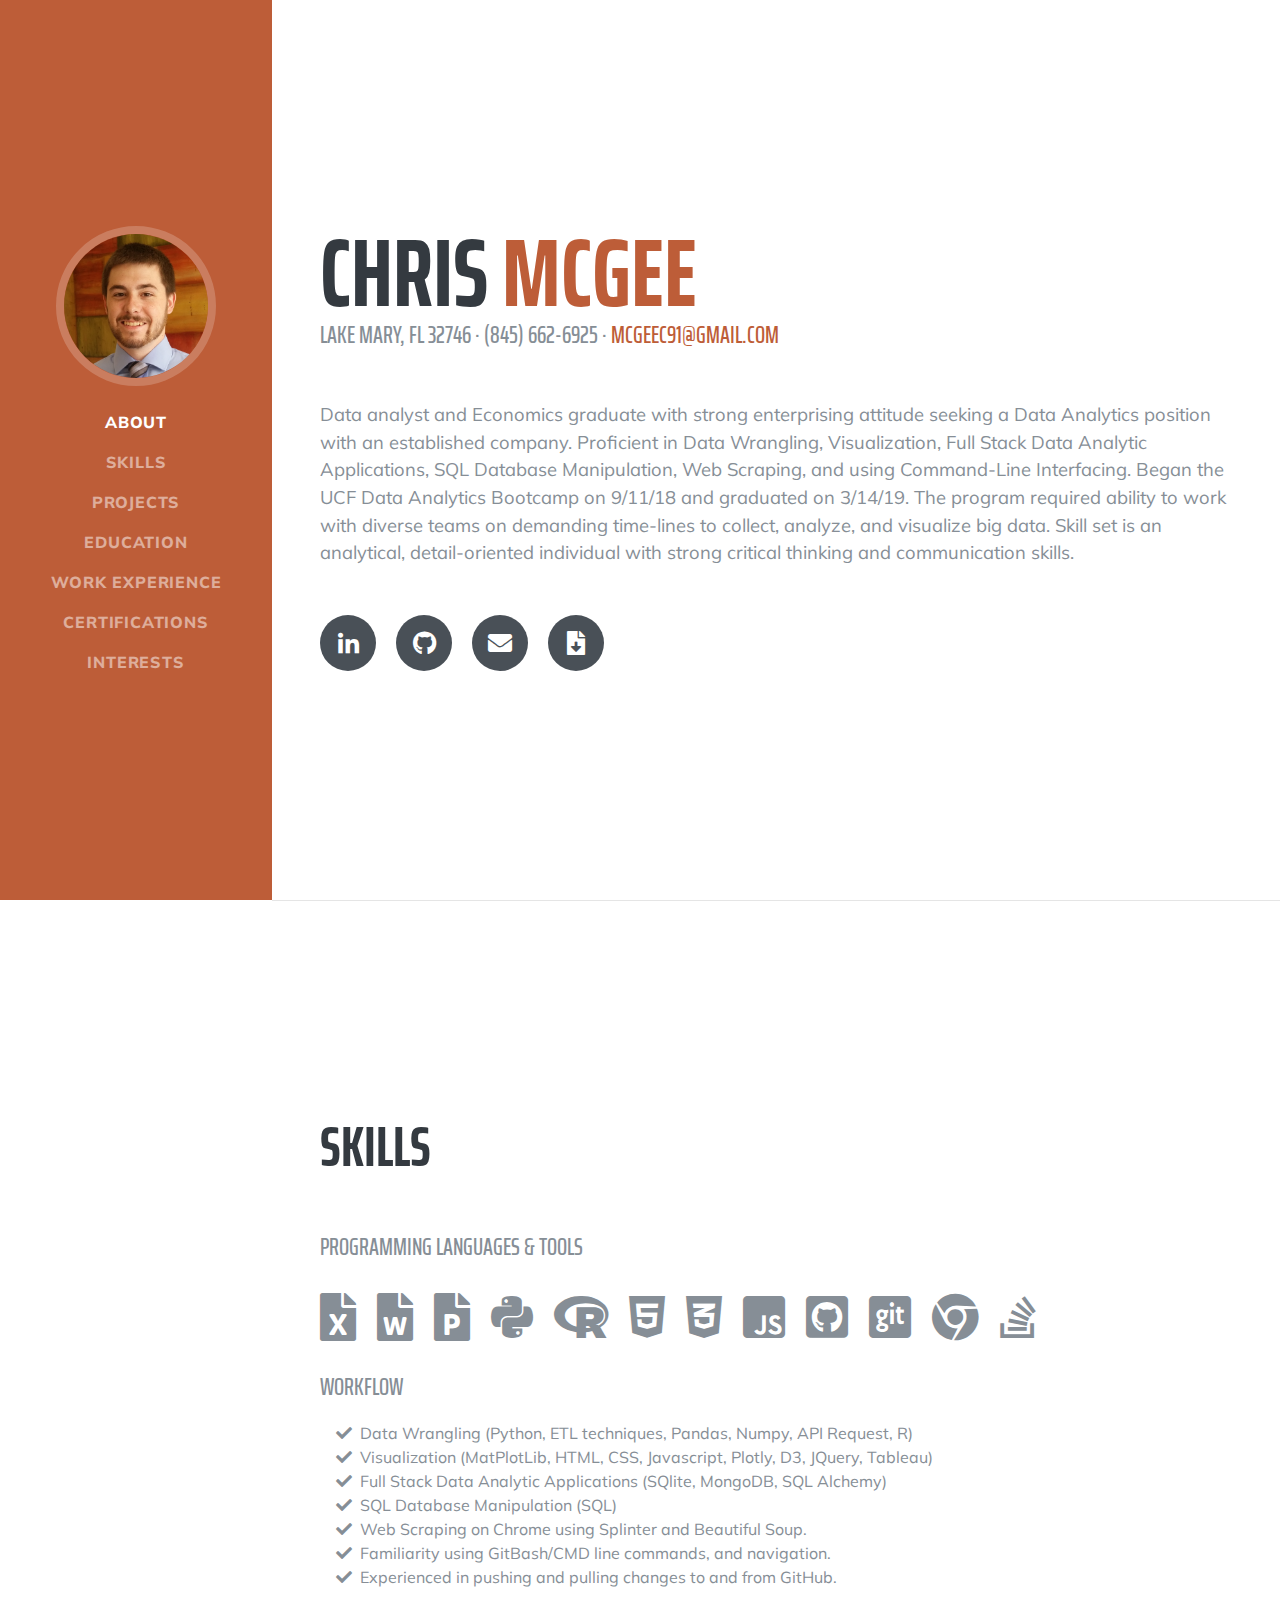
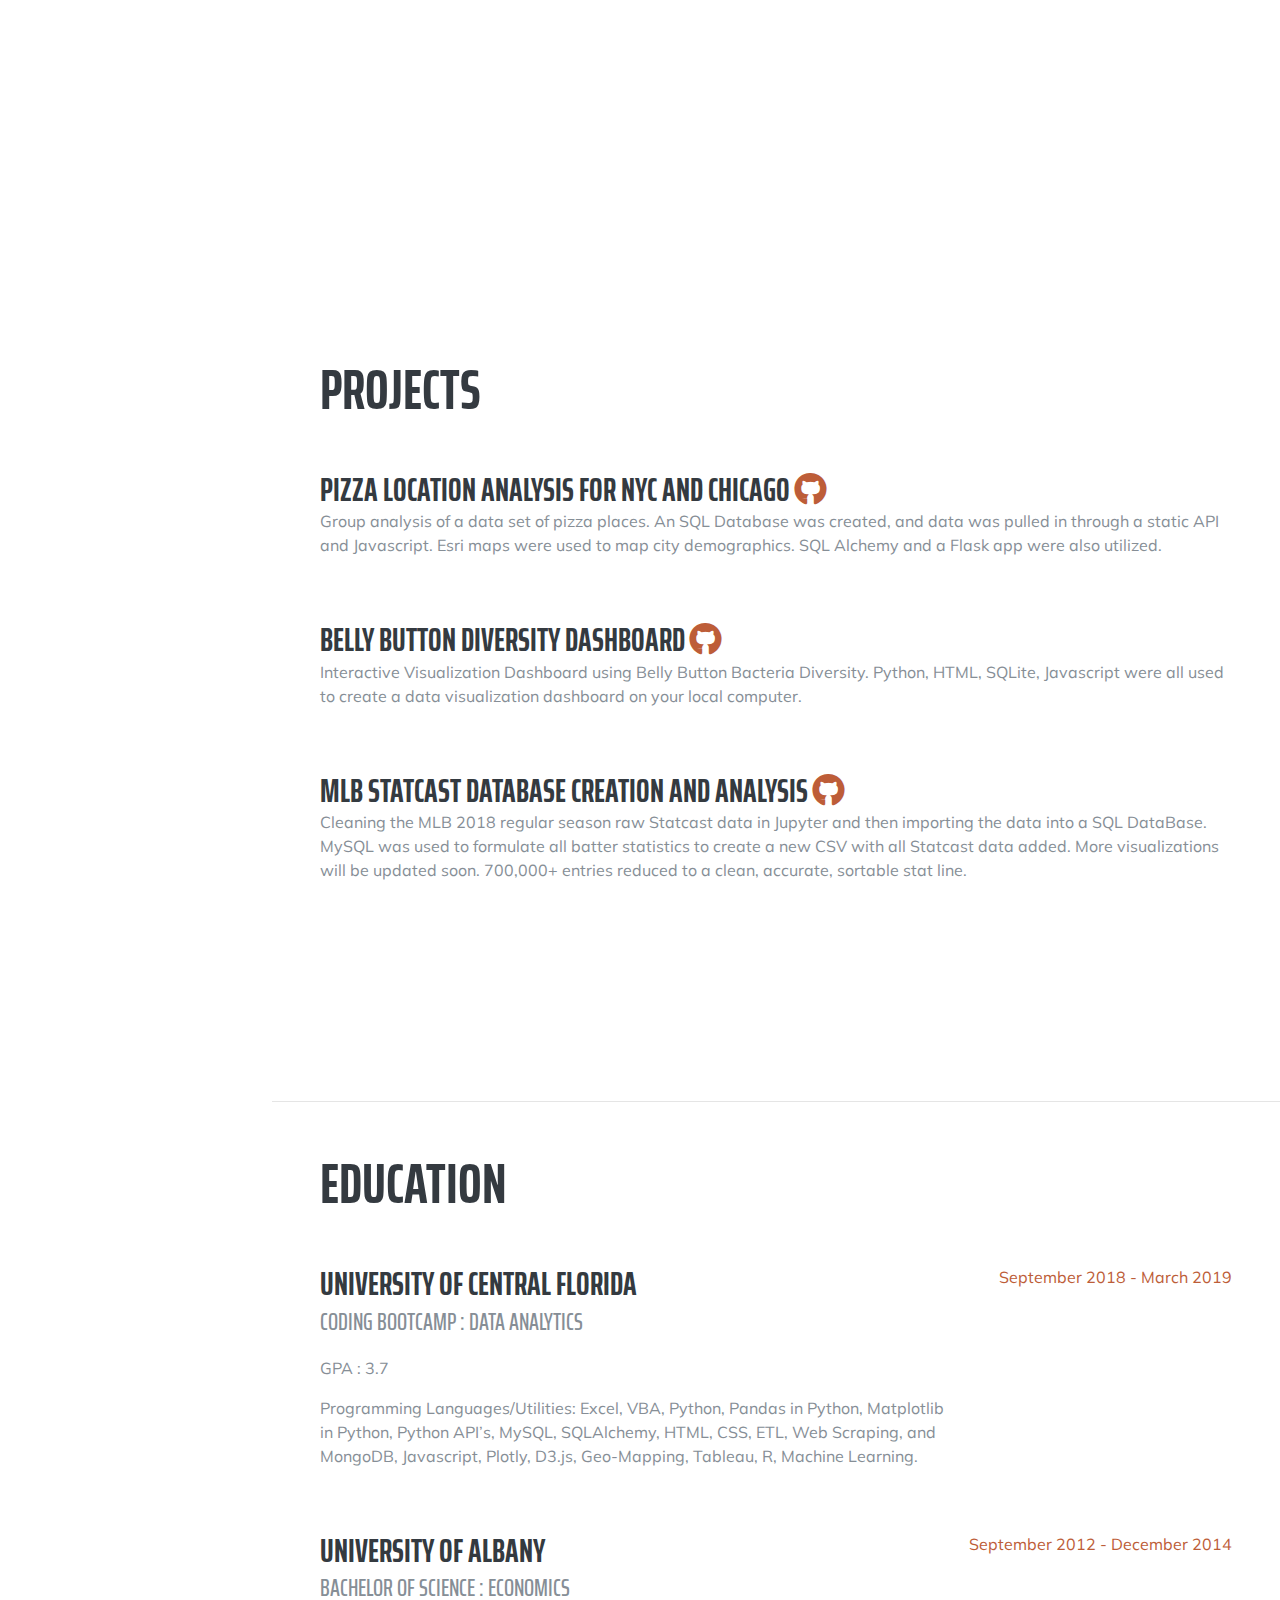
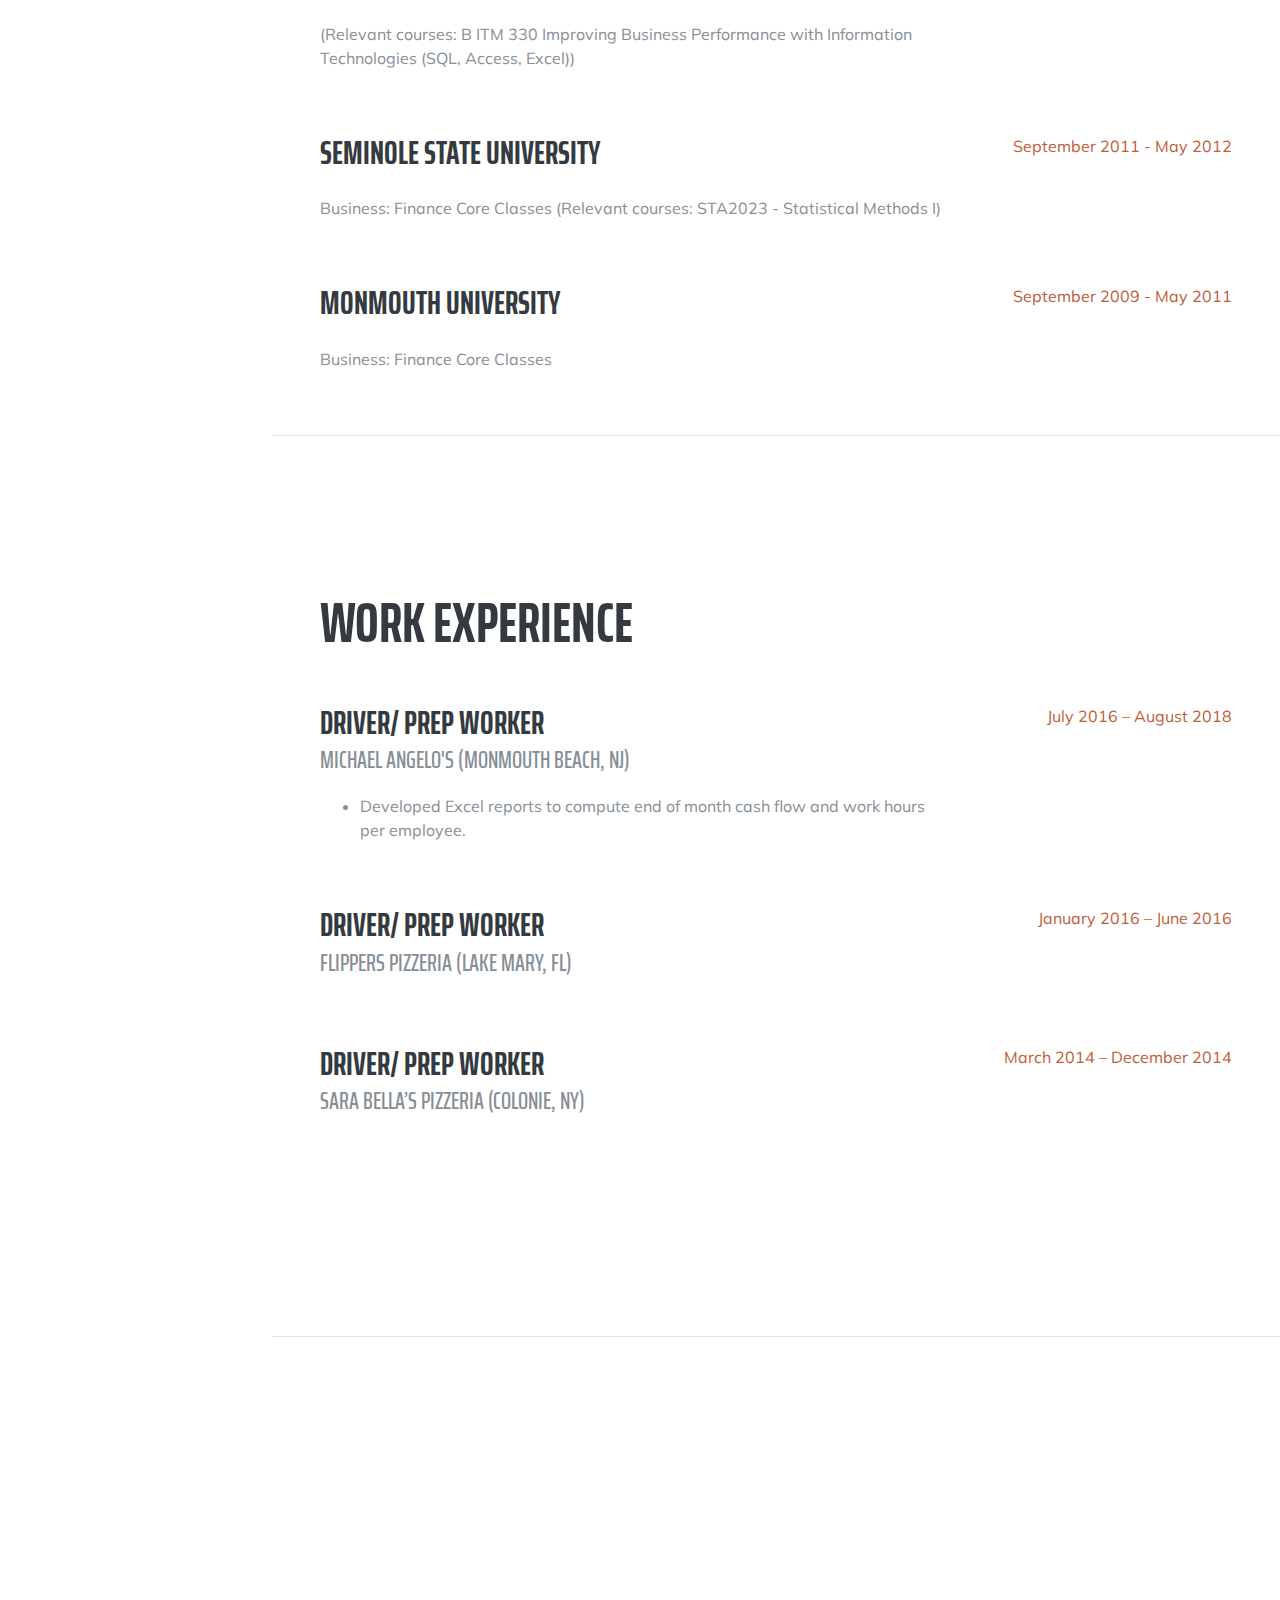
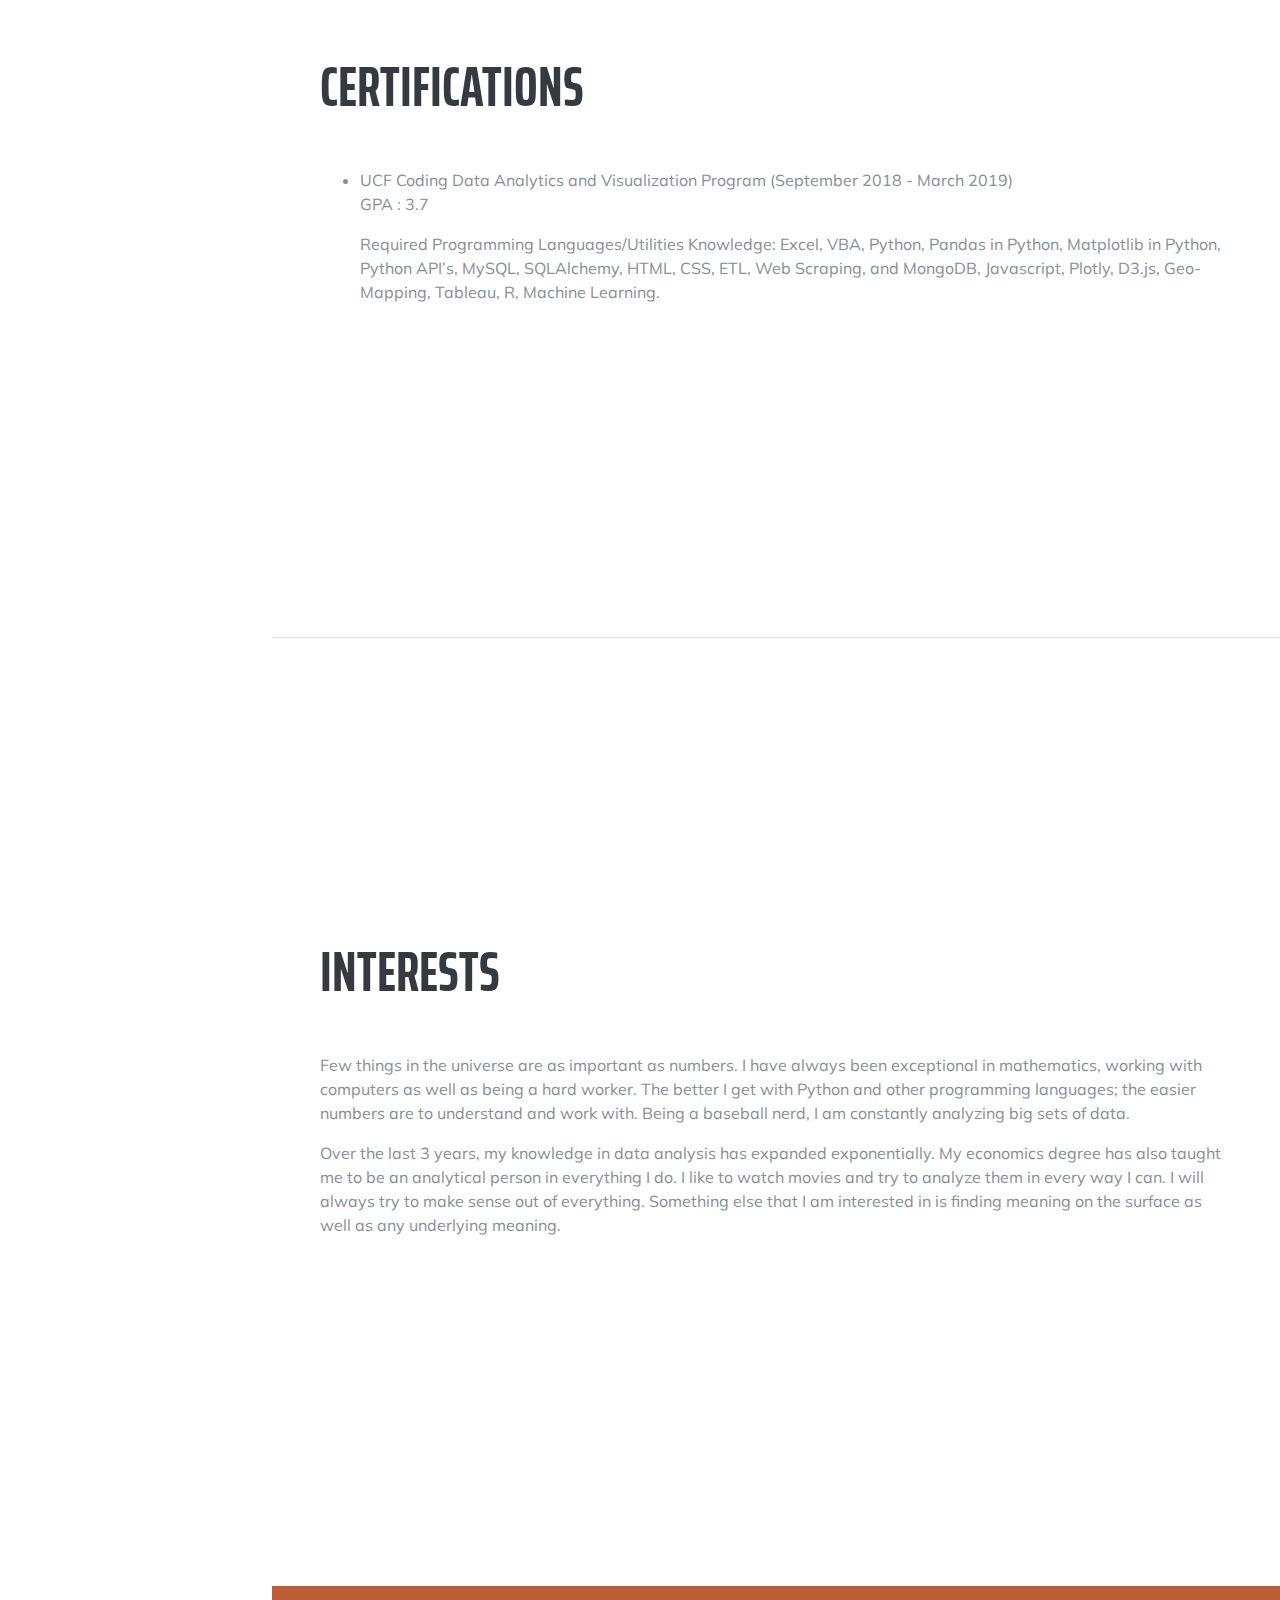
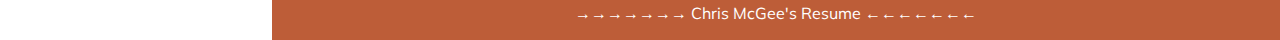
==== commit c2683367: "update" ====
--- a/resi/index.html
+++ b/resi/index.html
@@ -191,12 +191,13 @@
 
           <div class="resume-item d-flex flex-column flex-md-row mb-5">
             <div class="resume-content mr-auto">
-                <h3 class="mb-0">Men's NCAAB Web Scraping and Analysis<a href="https://github.com/mcgeec91/college-basketball">
+                <h3 class="mb-0">MLB Statcast Database Creation and Analysis<a href="https://github.com/mcgeec91/MLB_Statcast">
                   <i class="fab fa-github"></i>
               </a></h3>
               
           
-              <p>Breakdown of the Men's NCAAB Tournament 2019 using https://www.sports-reference.com/gamelogs. Data was scraped using Chromedriver, Beautiful Soup, and Splinter. Jupyter was used to compile each team's data and to create a clean stat line to be used for head to head data analysis. </p>
+              <p>Cleaning the MLB 2018 regular season raw Statcast data in Jupyter and then importing the data into a SQL DataBase. MySQL was used to formulate all batter statistics to create a new CSV with all Statcast data added. More visualizations will be updated soon. 700,000+ entries reduced to a clean, accurate, sortable stat line.
+              </p>
             </div>
           </div>
 
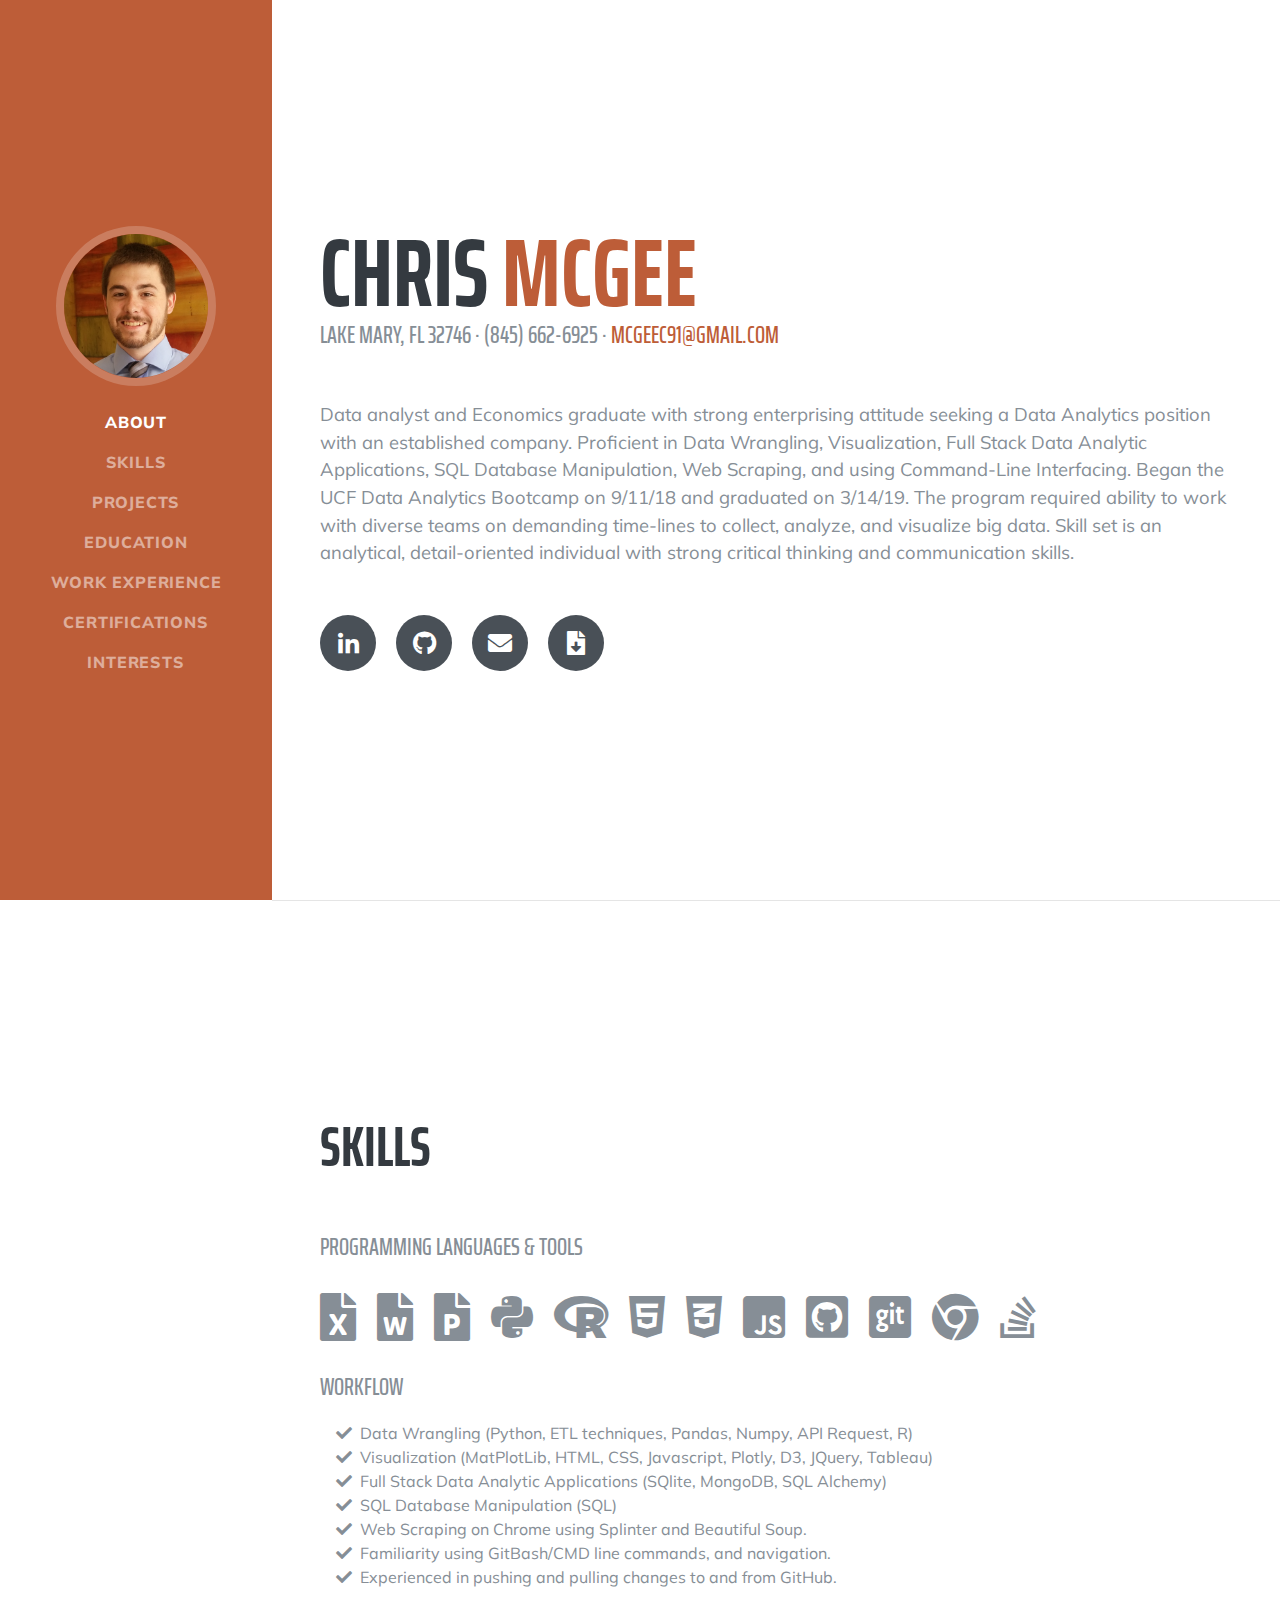
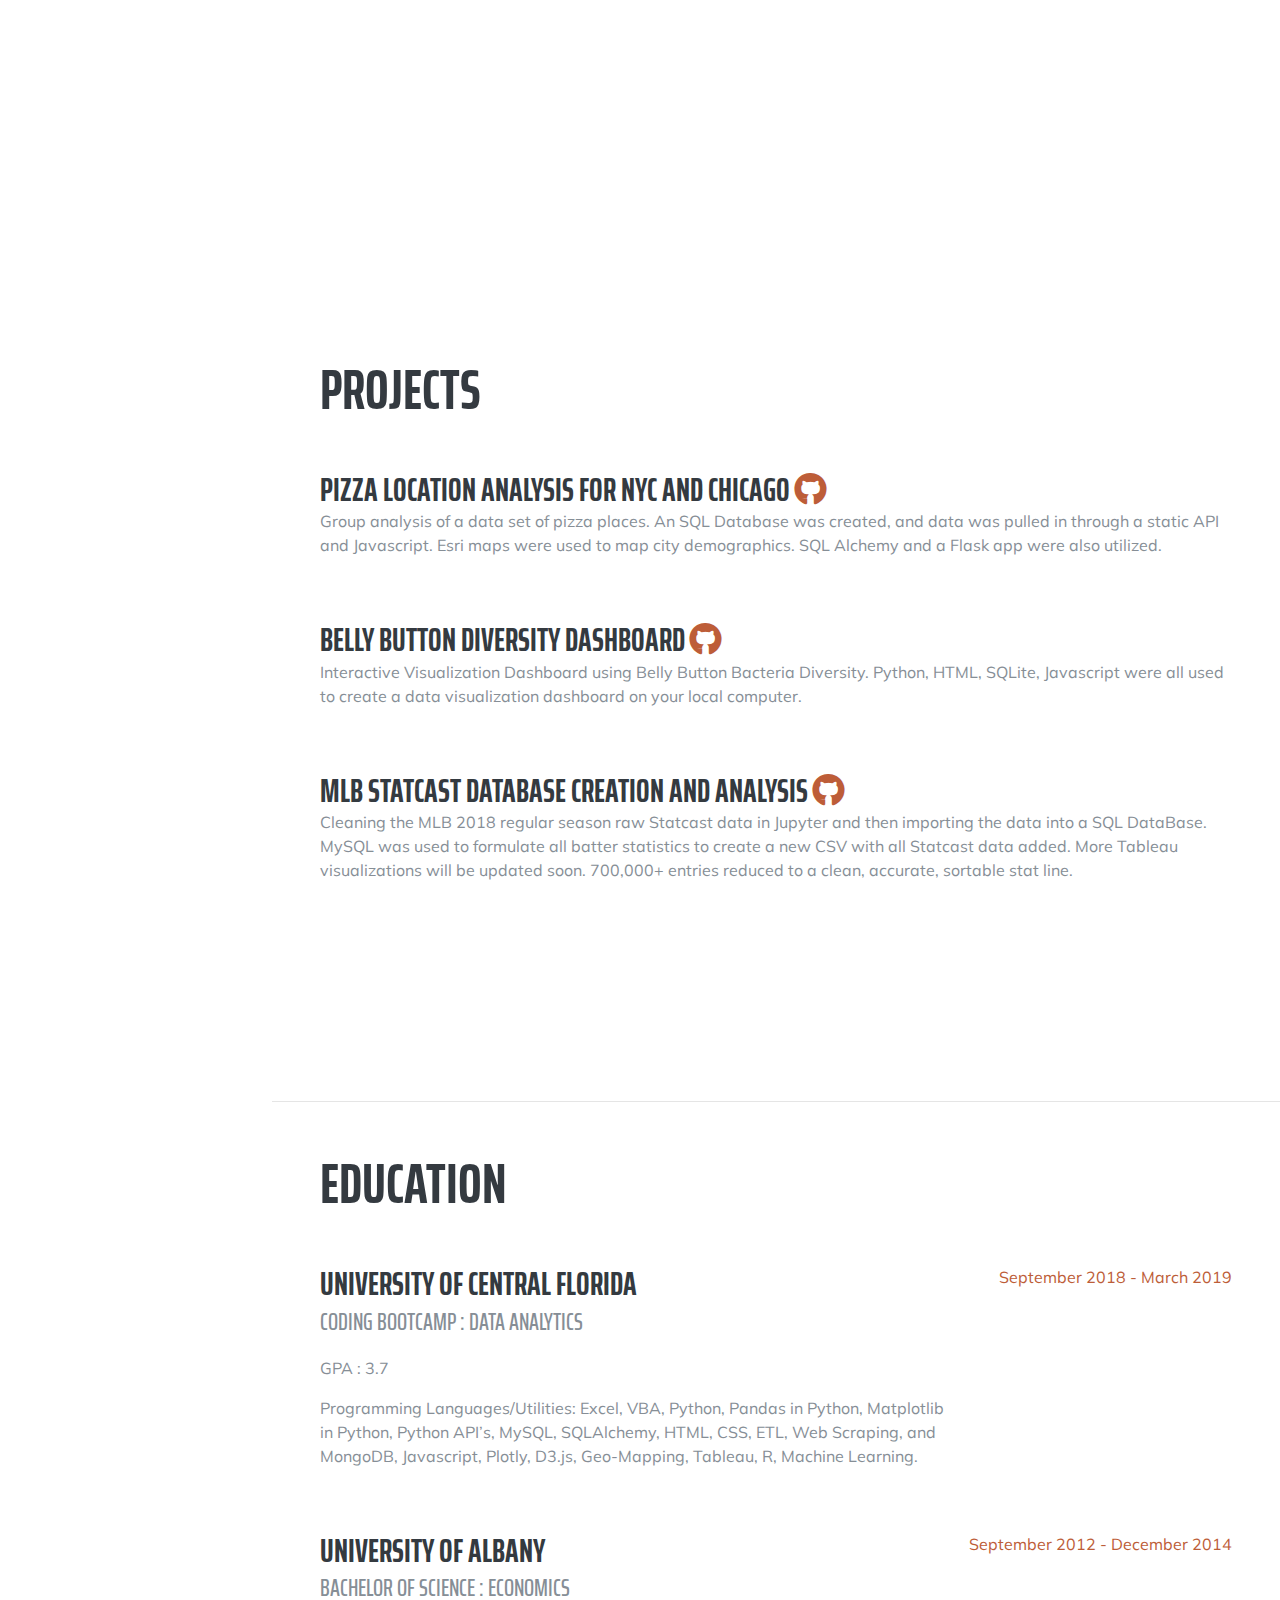
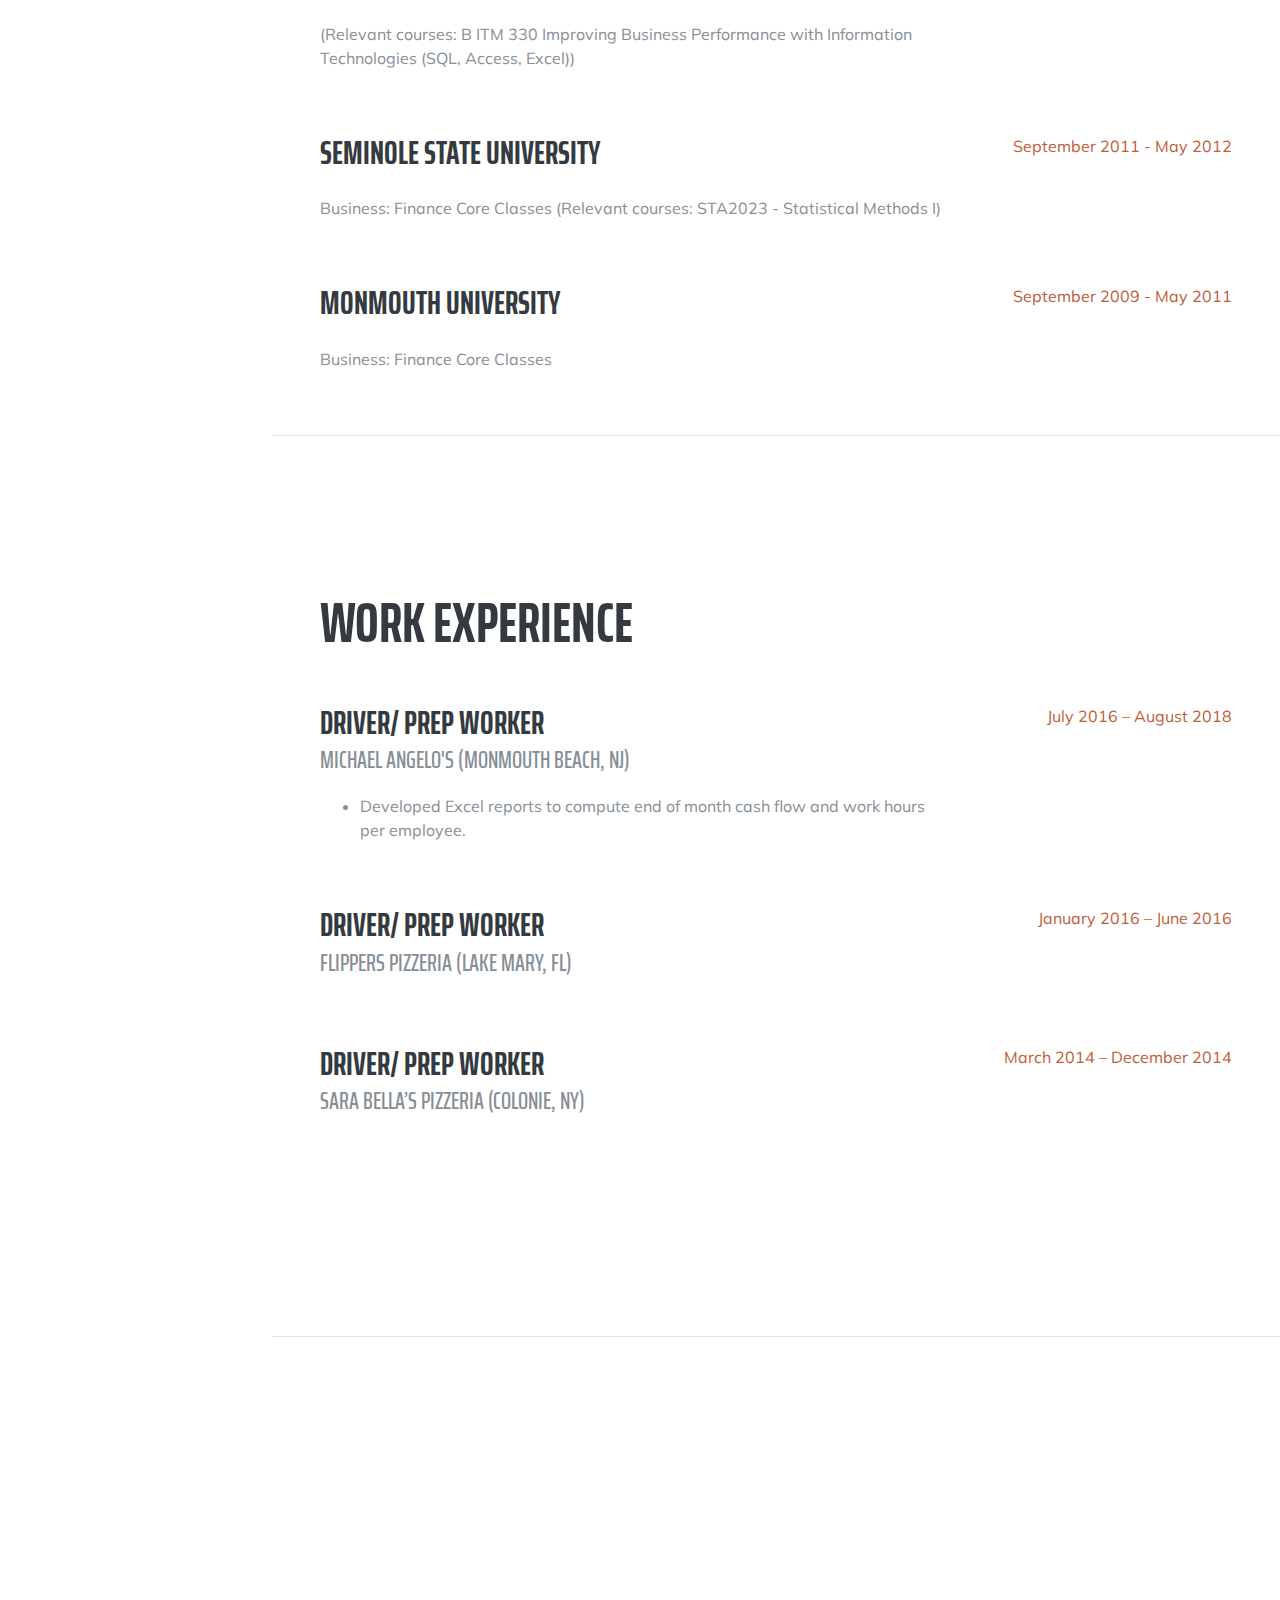
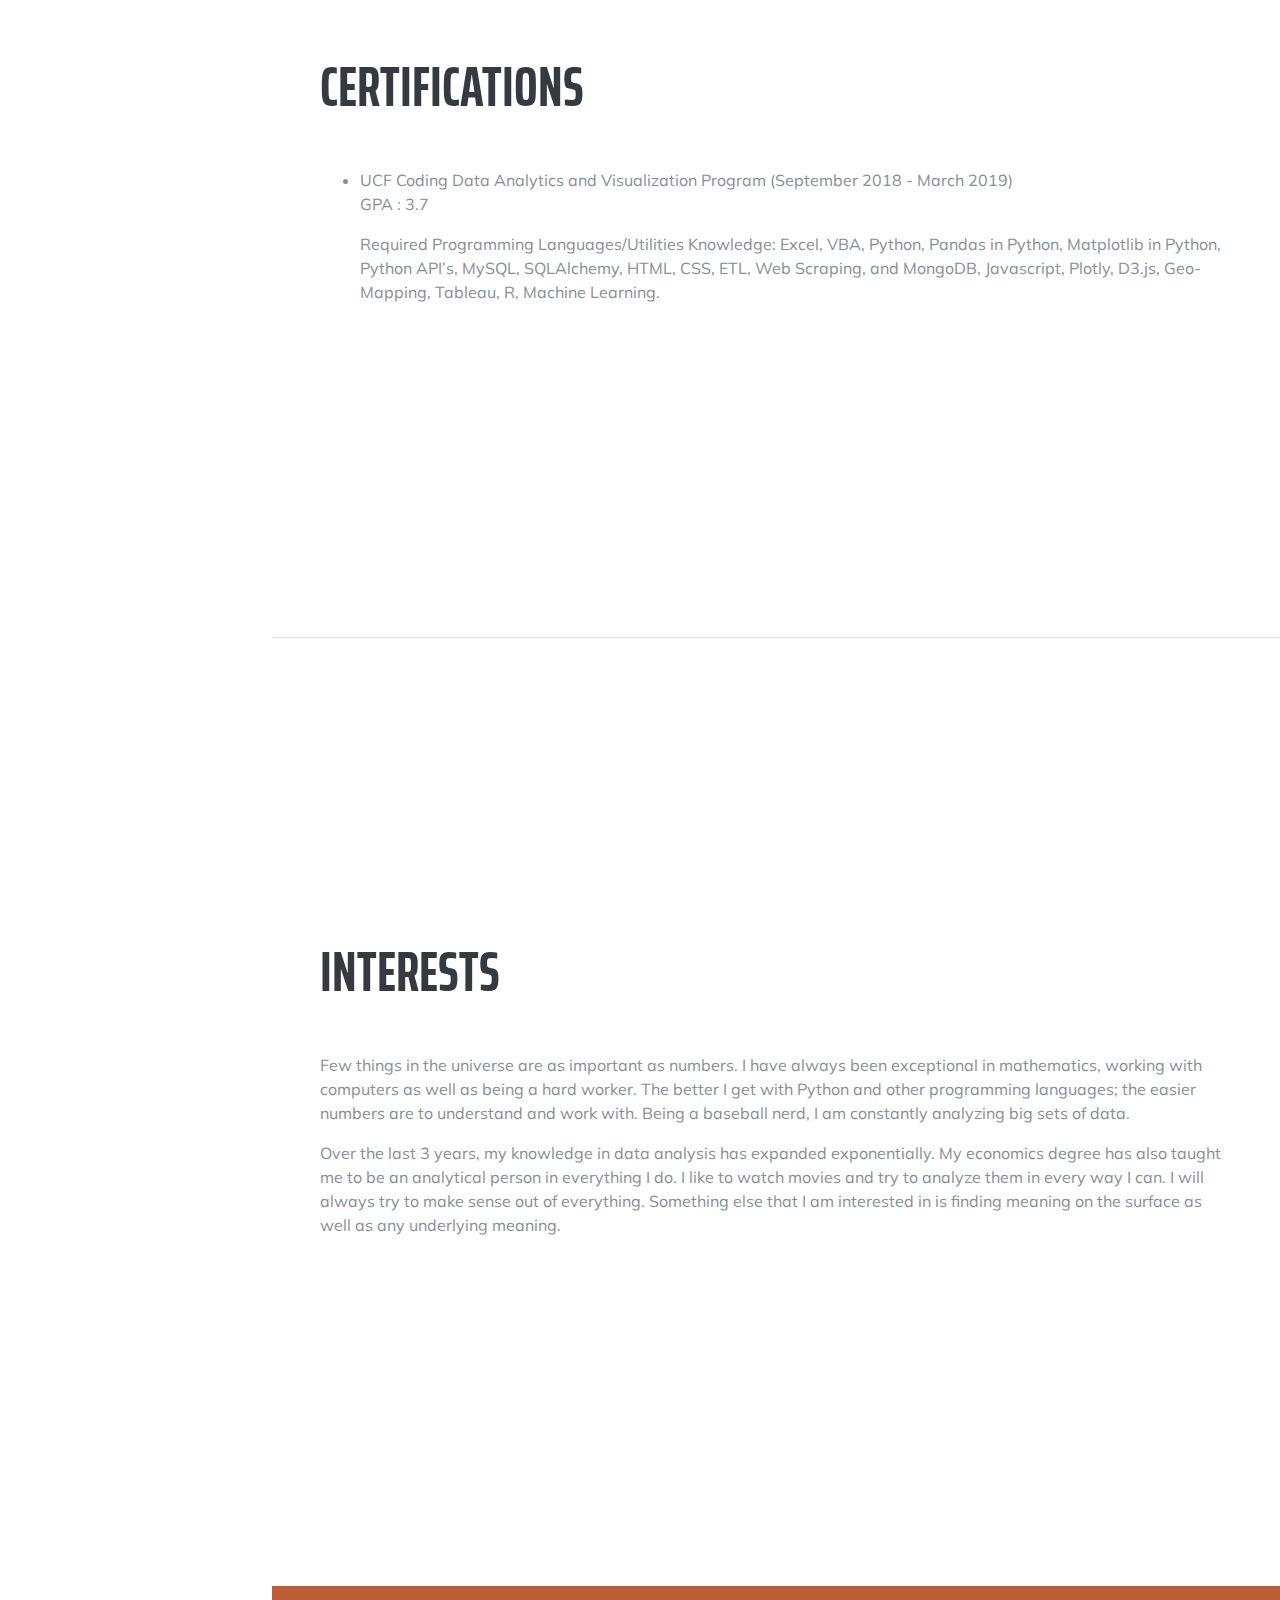
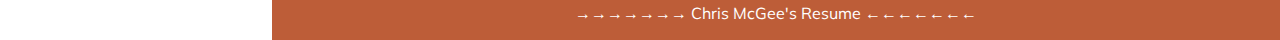
==== commit 174d11f8: "update" ====
--- a/resi/index.html
+++ b/resi/index.html
@@ -196,7 +196,7 @@
               </a></h3>
               
           
-              <p>Cleaning the MLB 2018 regular season raw Statcast data in Jupyter and then importing the data into a SQL DataBase. MySQL was used to formulate all batter statistics to create a new CSV with all Statcast data added. More visualizations will be updated soon. 700,000+ entries reduced to a clean, accurate, sortable stat line.
+              <p>Cleaning the MLB 2018 regular season raw Statcast data in Jupyter and then importing the data into a SQL DataBase. MySQL was used to formulate all batter statistics to create a new CSV with all Statcast data added. More Tableau visualizations will be updated soon. 700,000+ entries reduced to a clean, accurate, sortable stat line.
               </p>
             </div>
           </div>
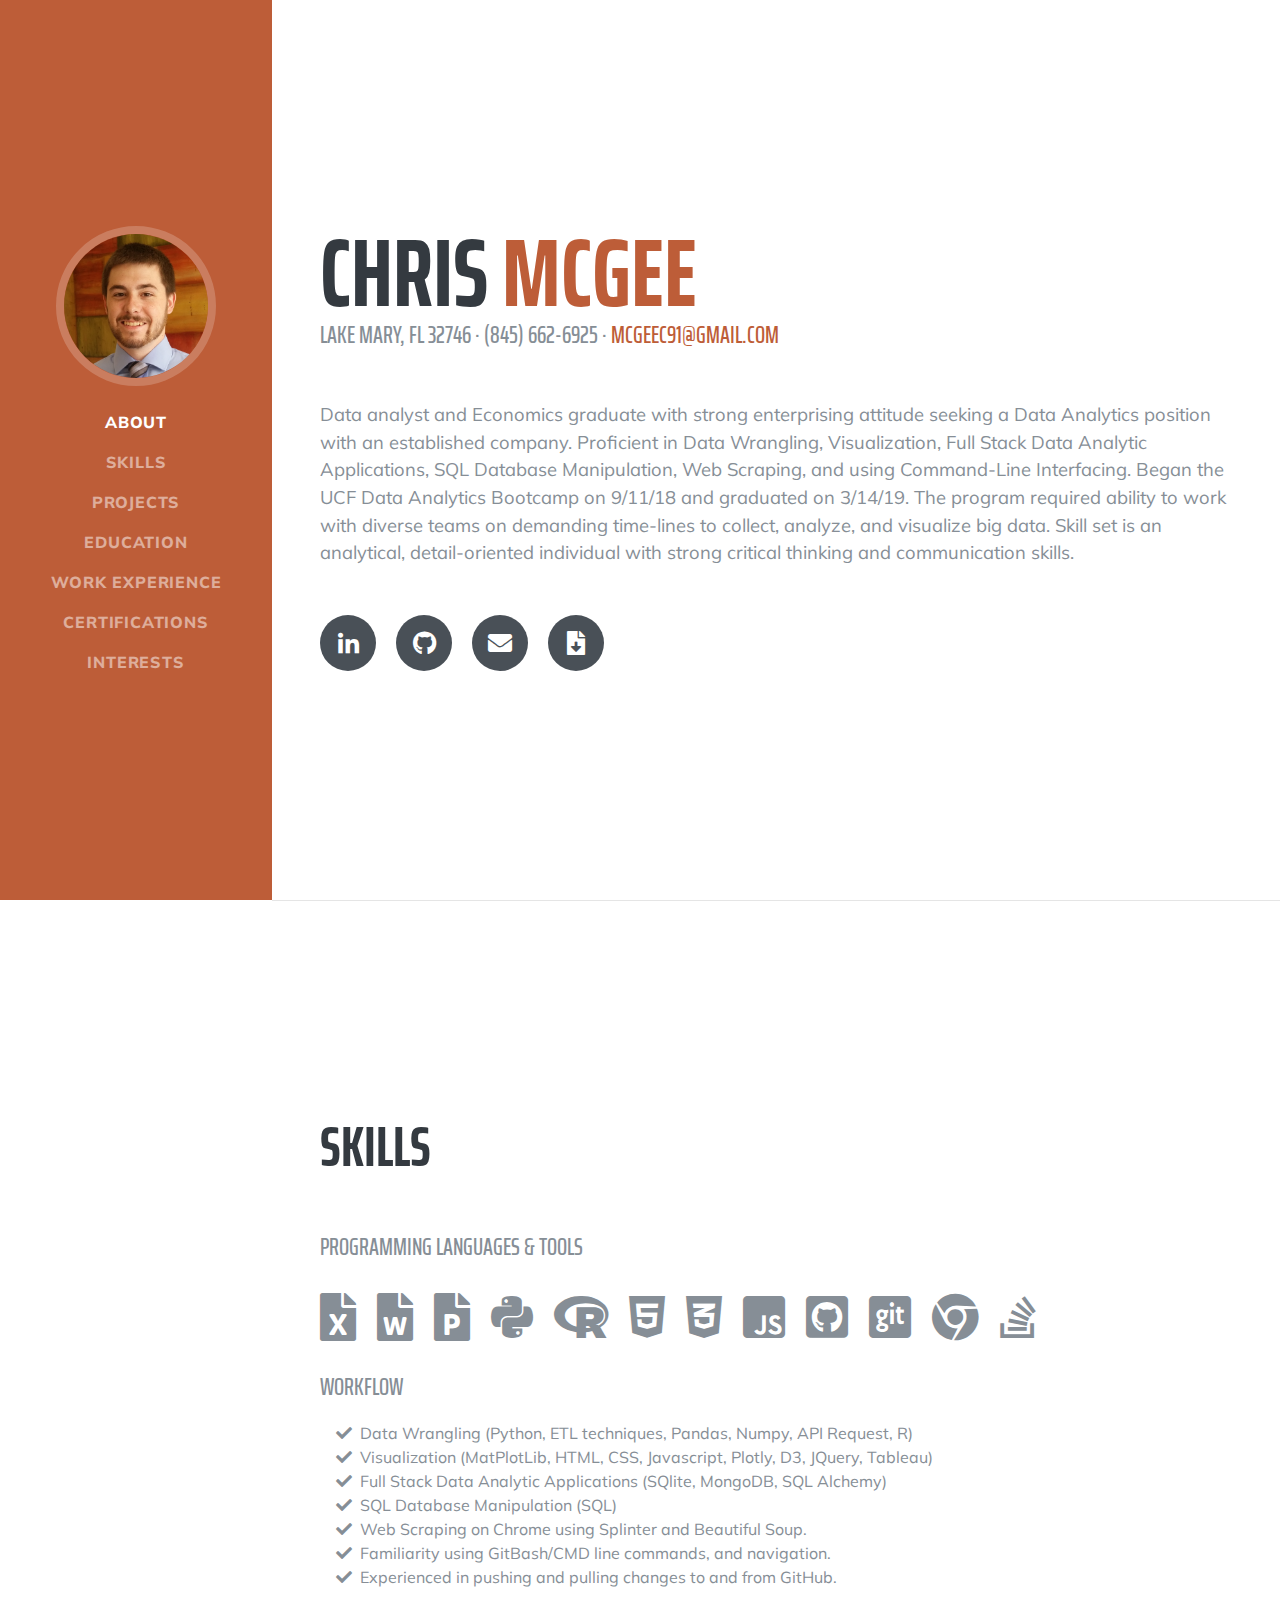
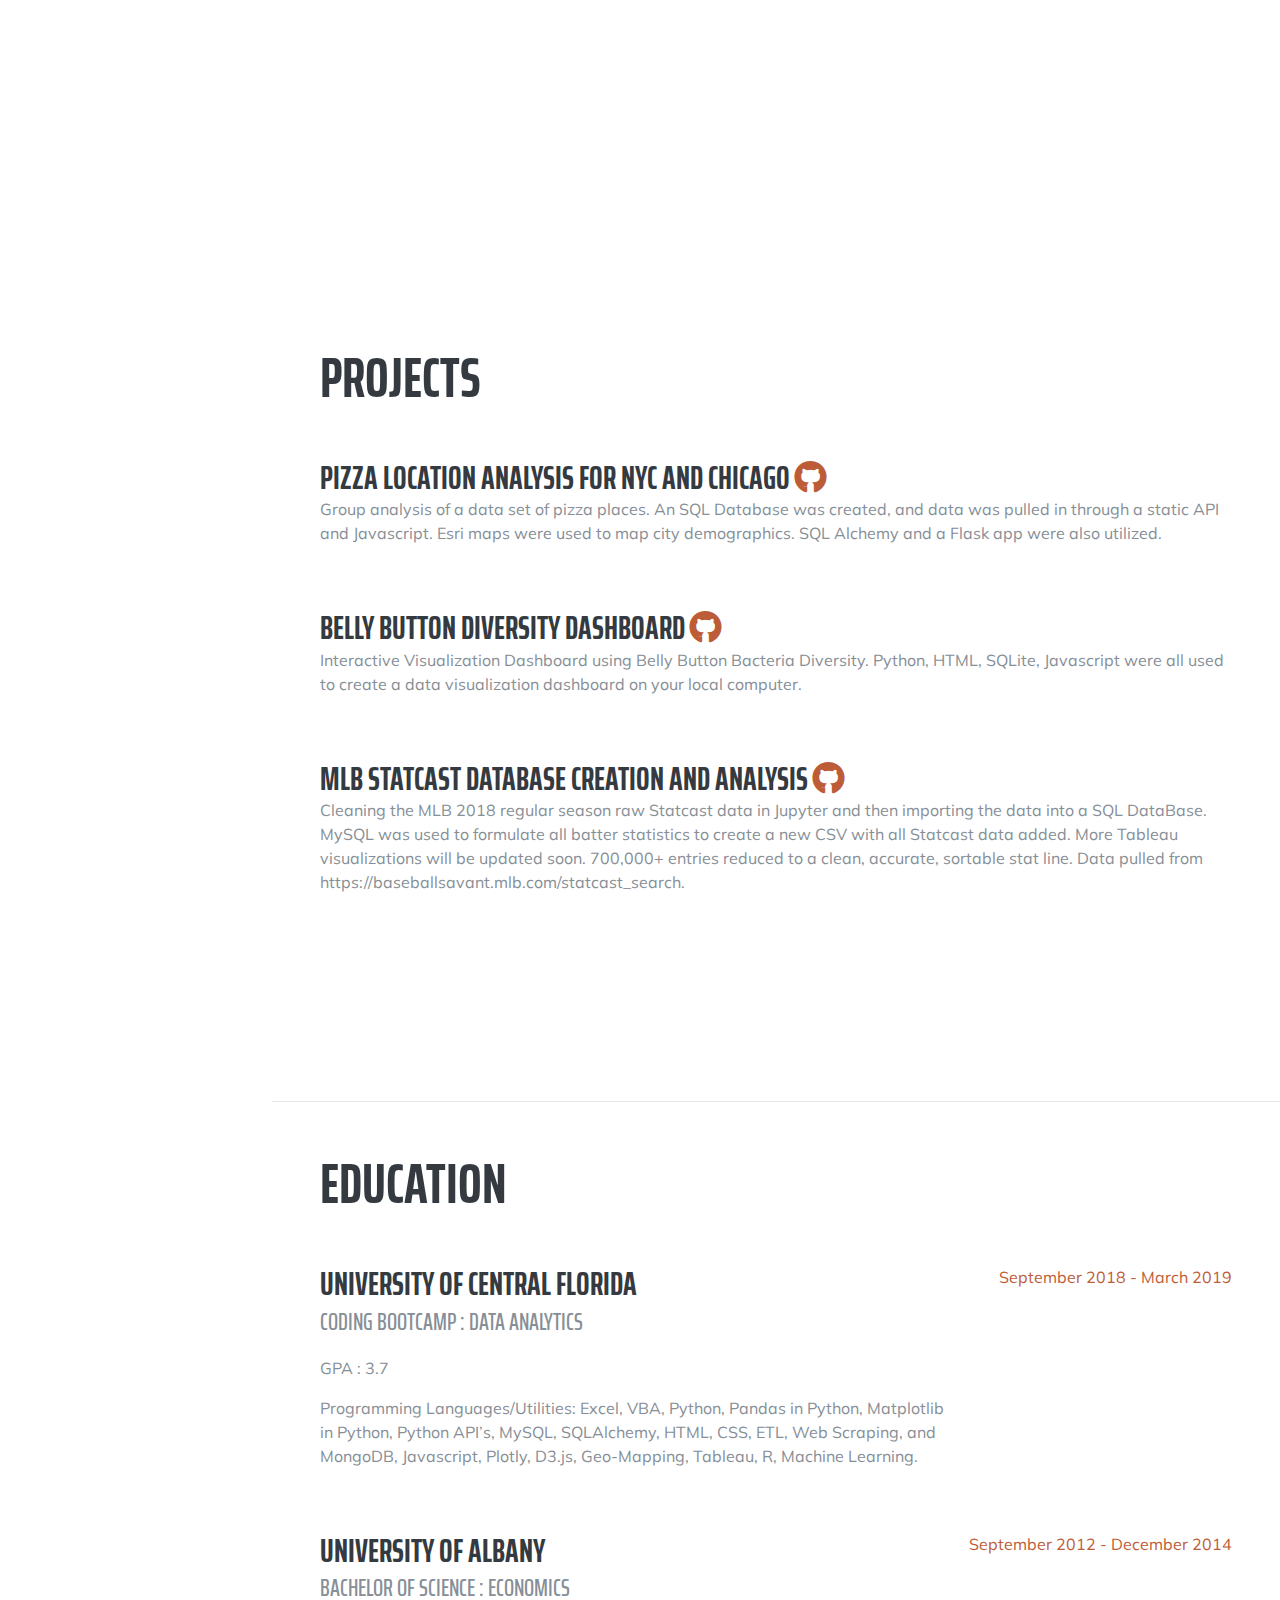
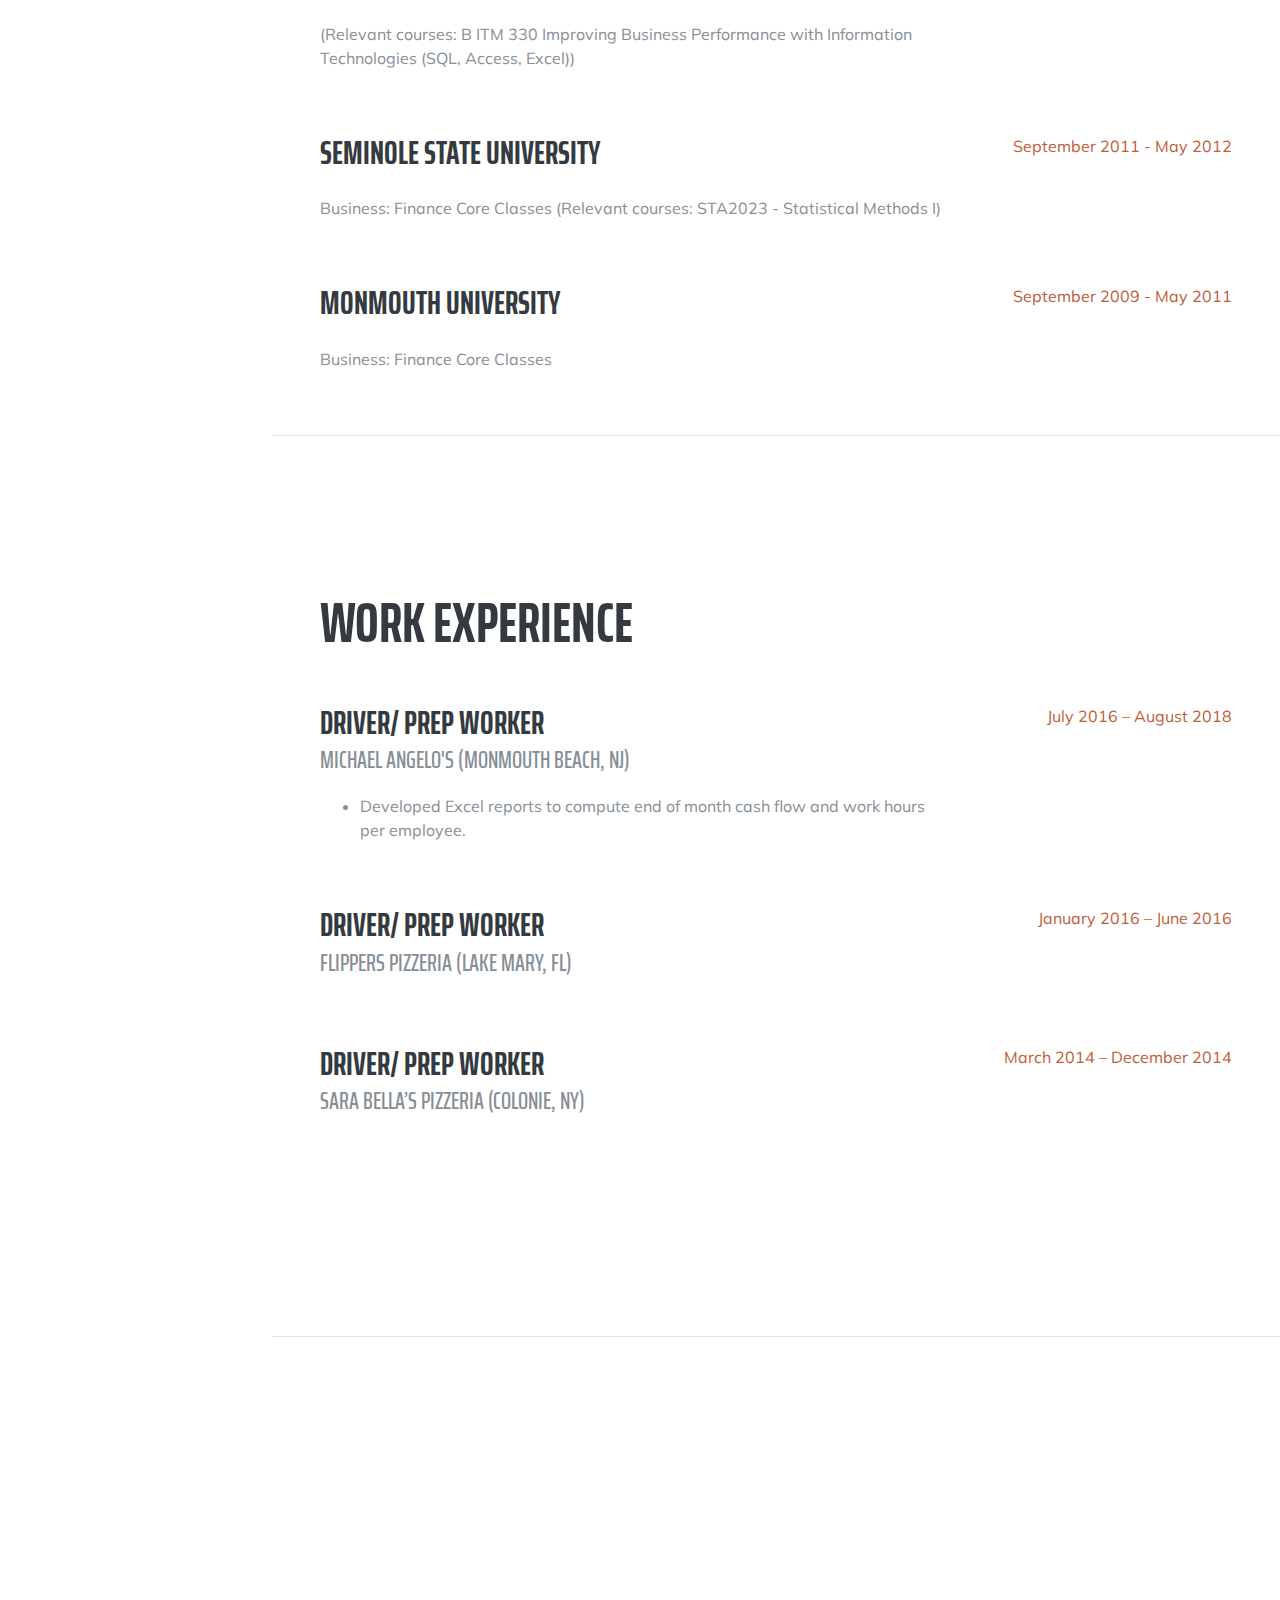
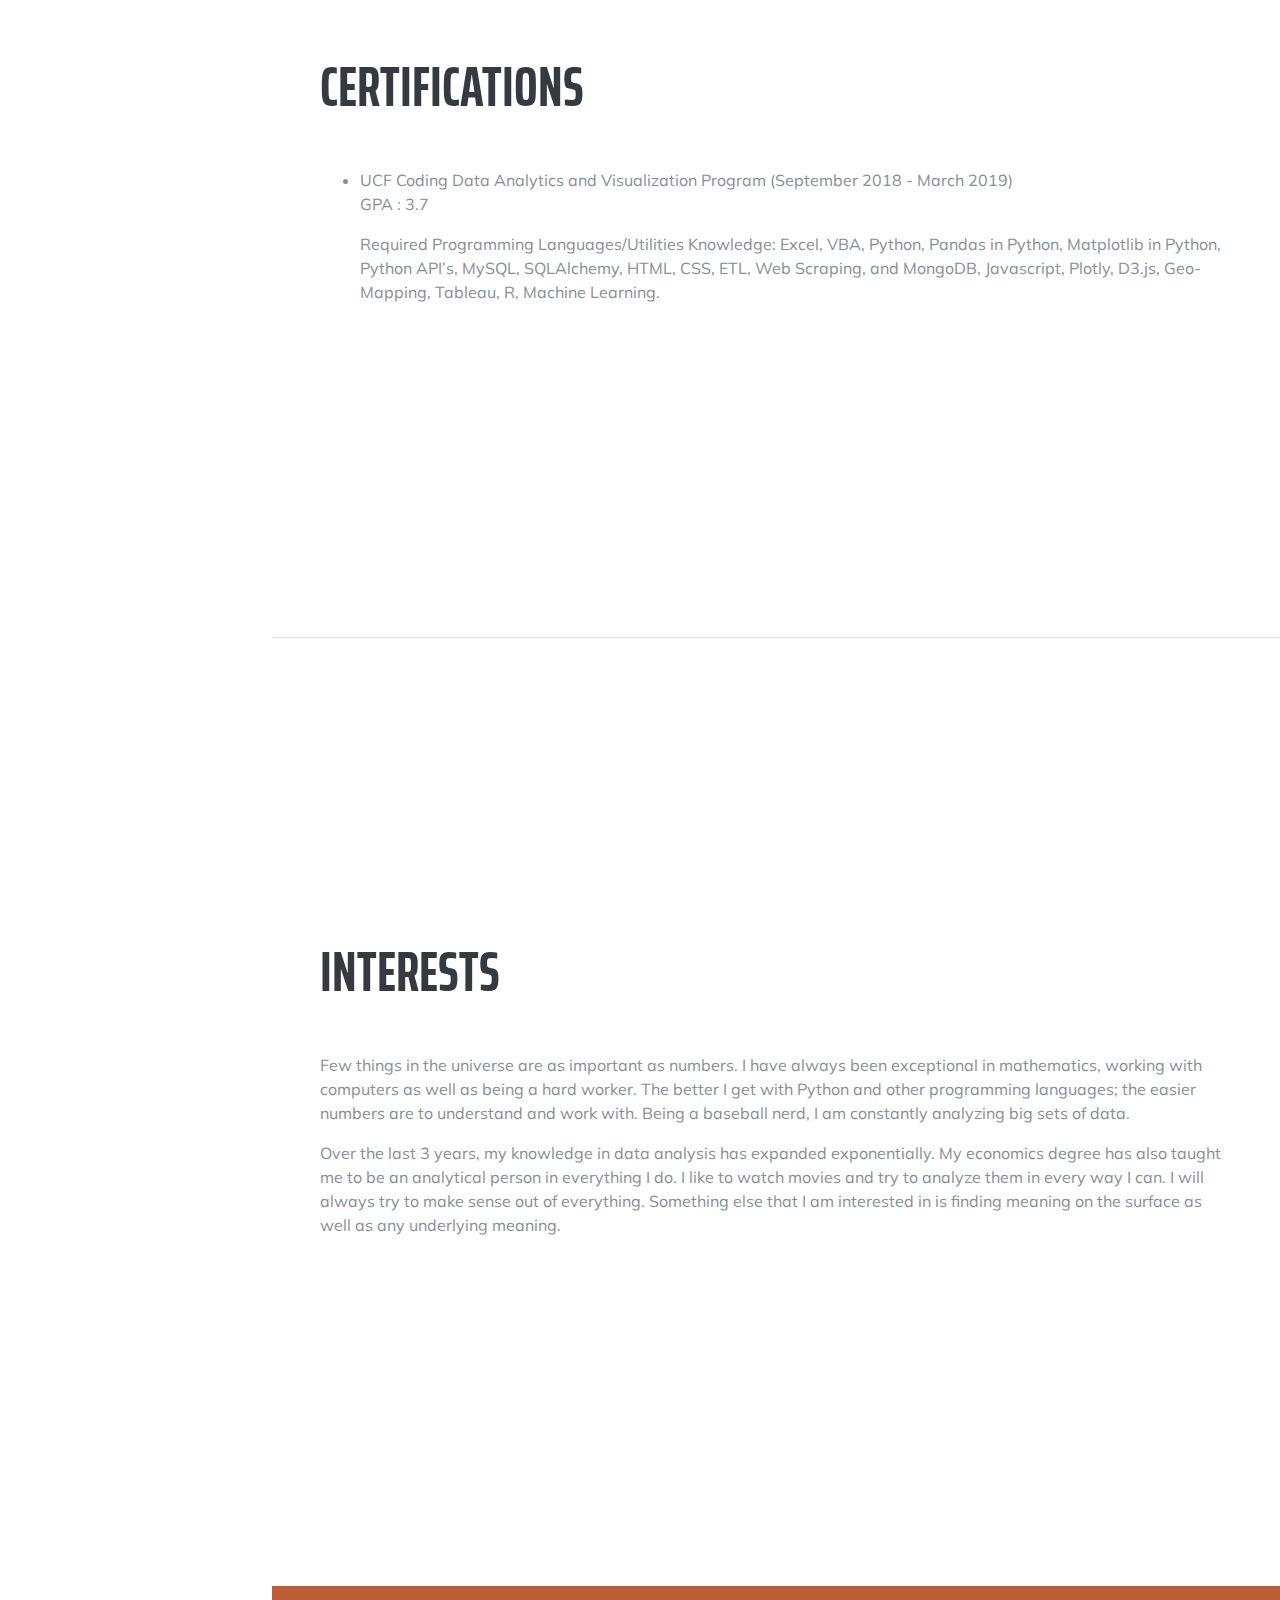
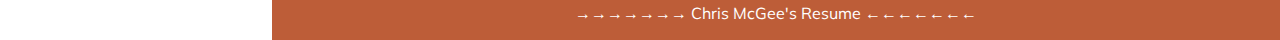
==== commit 84028869: "update" ====
--- a/resi/index.html
+++ b/resi/index.html
@@ -196,7 +196,7 @@
               </a></h3>
               
           
-              <p>Cleaning the MLB 2018 regular season raw Statcast data in Jupyter and then importing the data into a SQL DataBase. MySQL was used to formulate all batter statistics to create a new CSV with all Statcast data added. More Tableau visualizations will be updated soon. 700,000+ entries reduced to a clean, accurate, sortable stat line.
+              <p>Cleaning the MLB 2018 regular season raw Statcast data in Jupyter and then importing the data into a SQL DataBase. MySQL was used to formulate all batter statistics to create a new CSV with all Statcast data added. More Tableau visualizations will be updated soon. 700,000+ entries reduced to a clean, accurate, sortable stat line. Data pulled from https://baseballsavant.mlb.com/statcast_search.
               </p>
             </div>
           </div>
